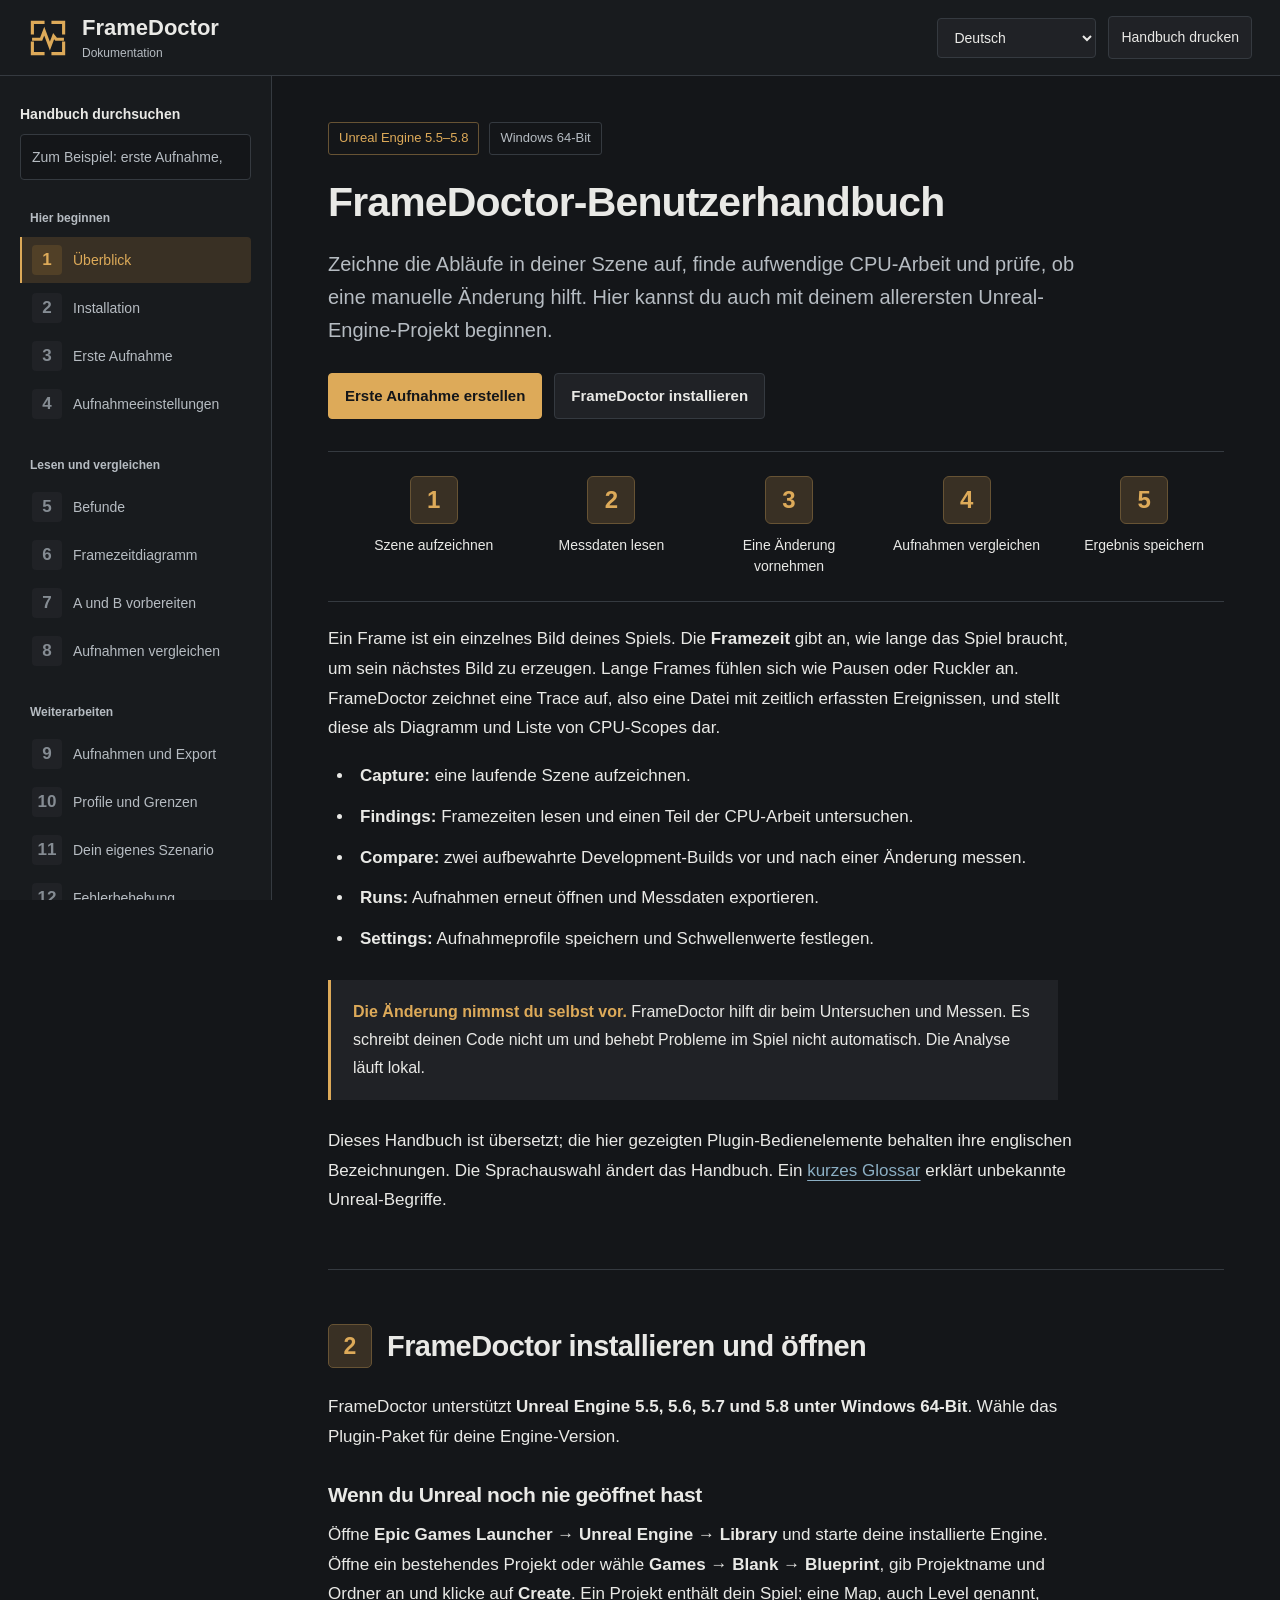
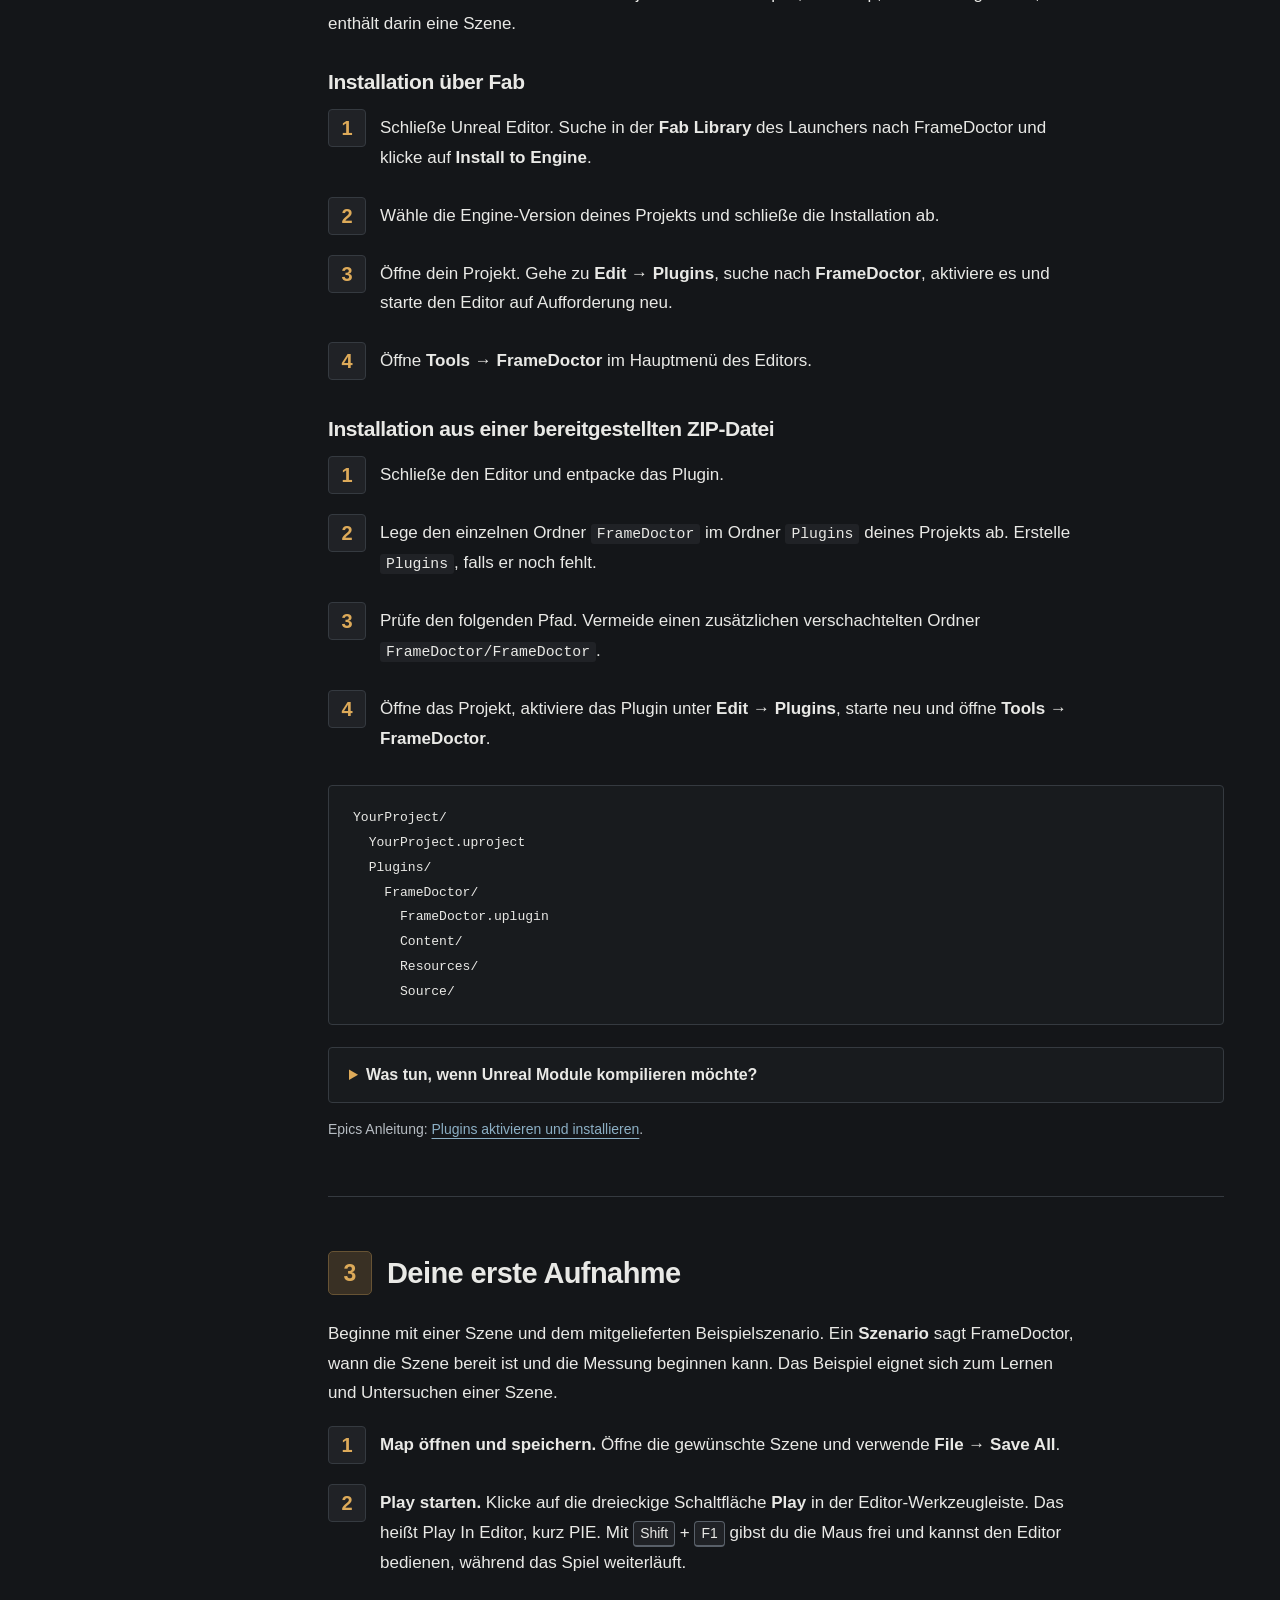
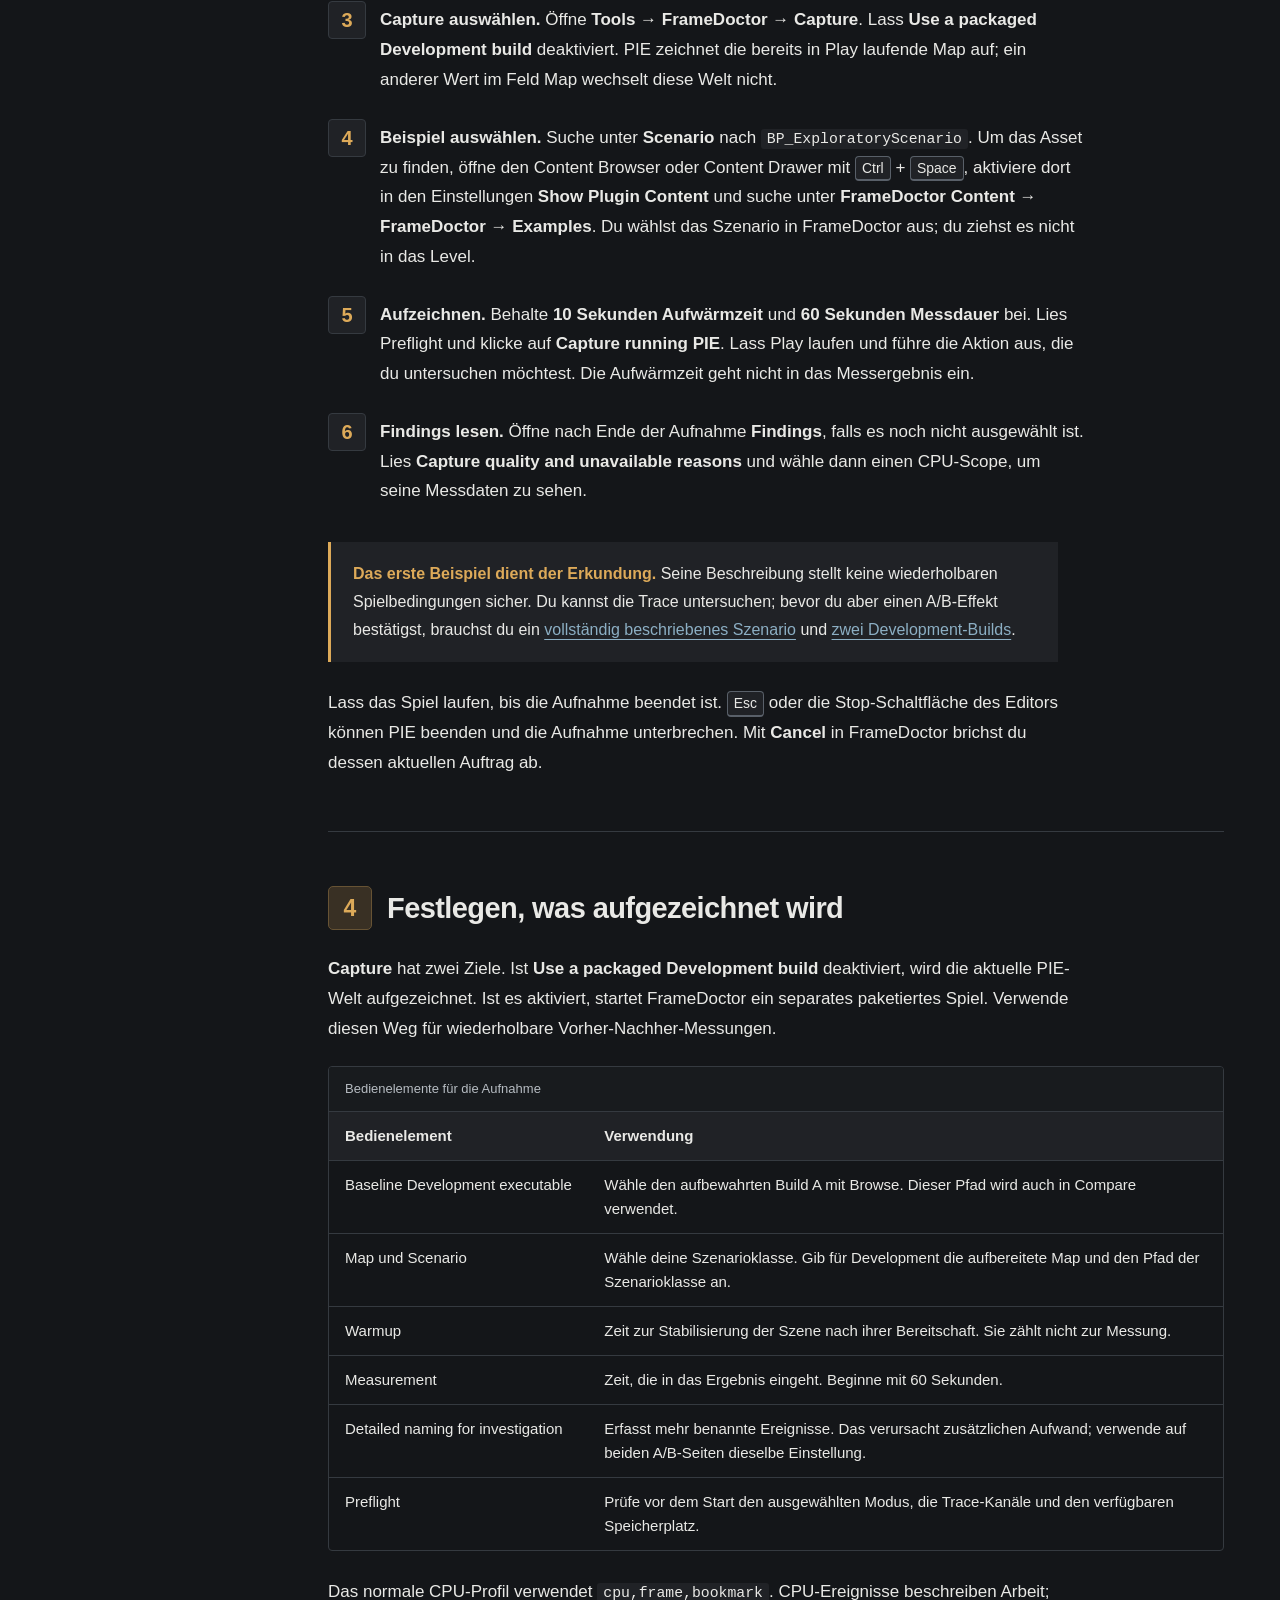
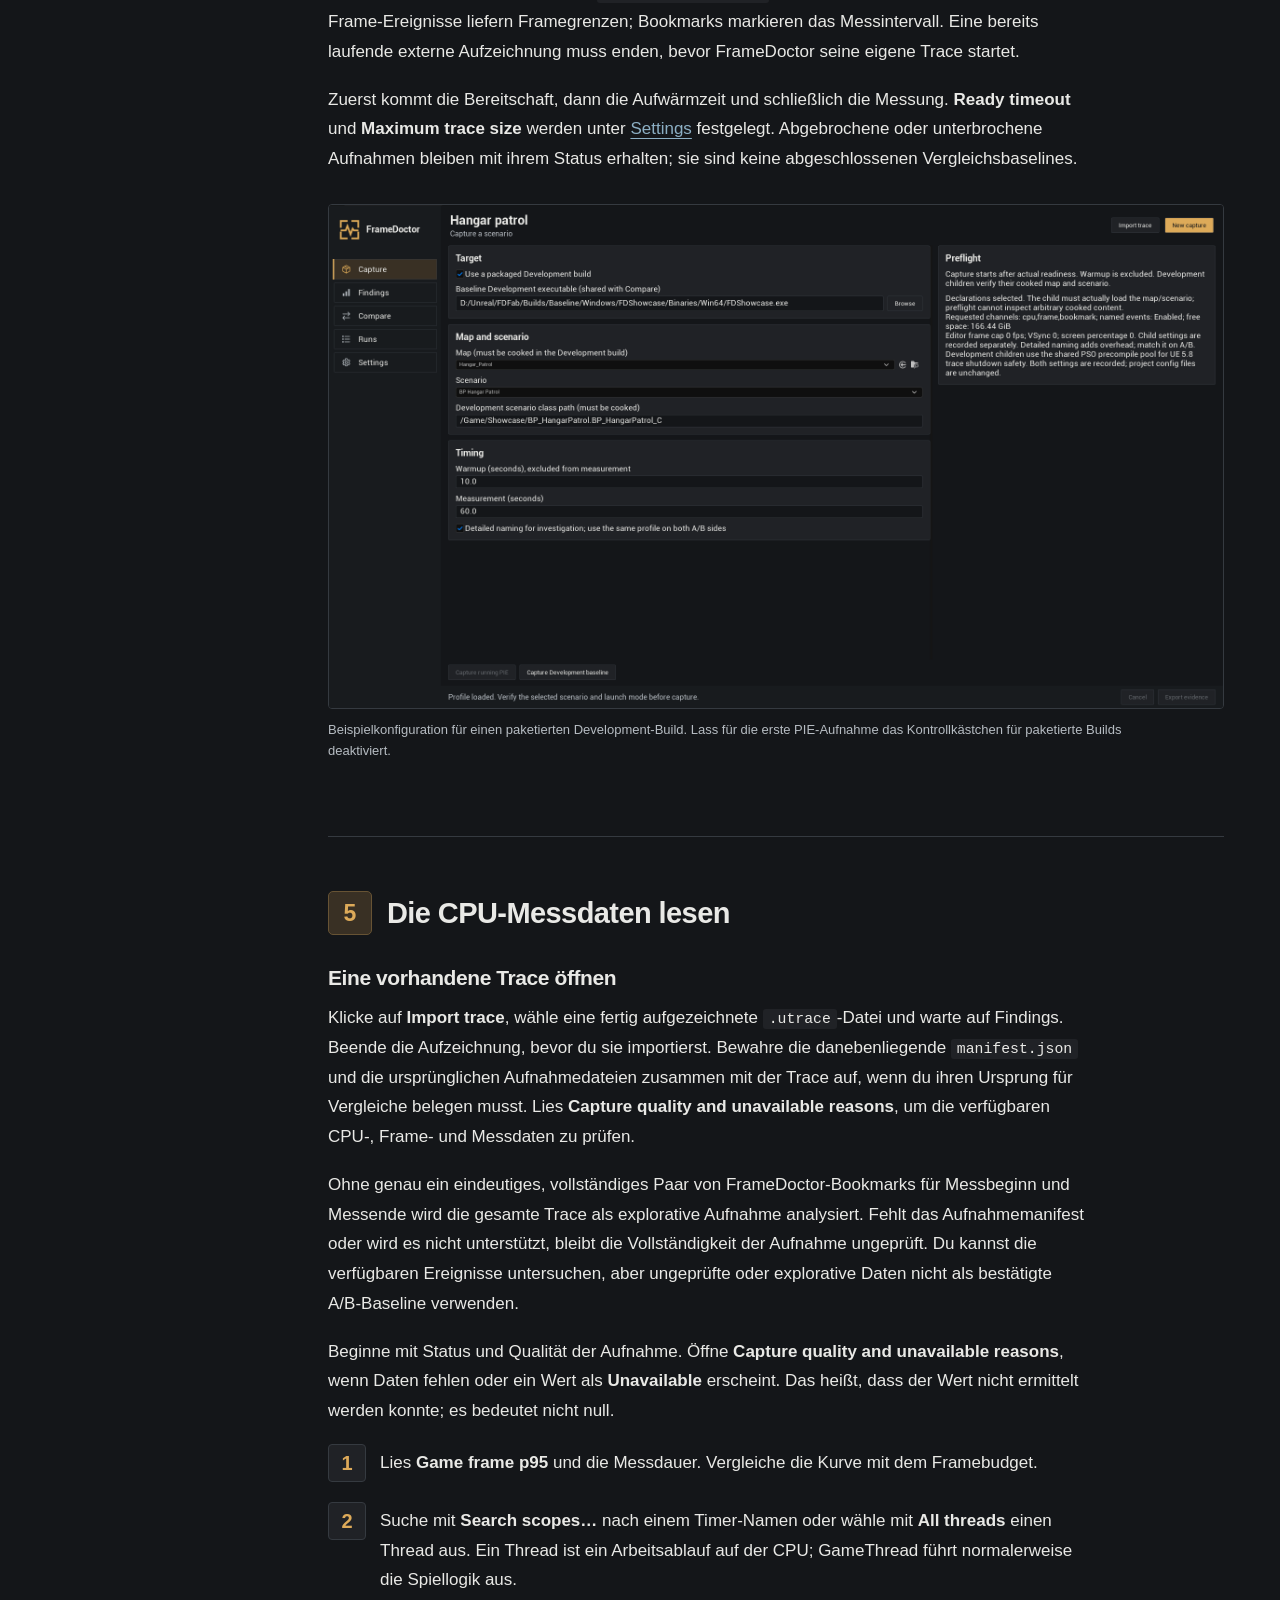
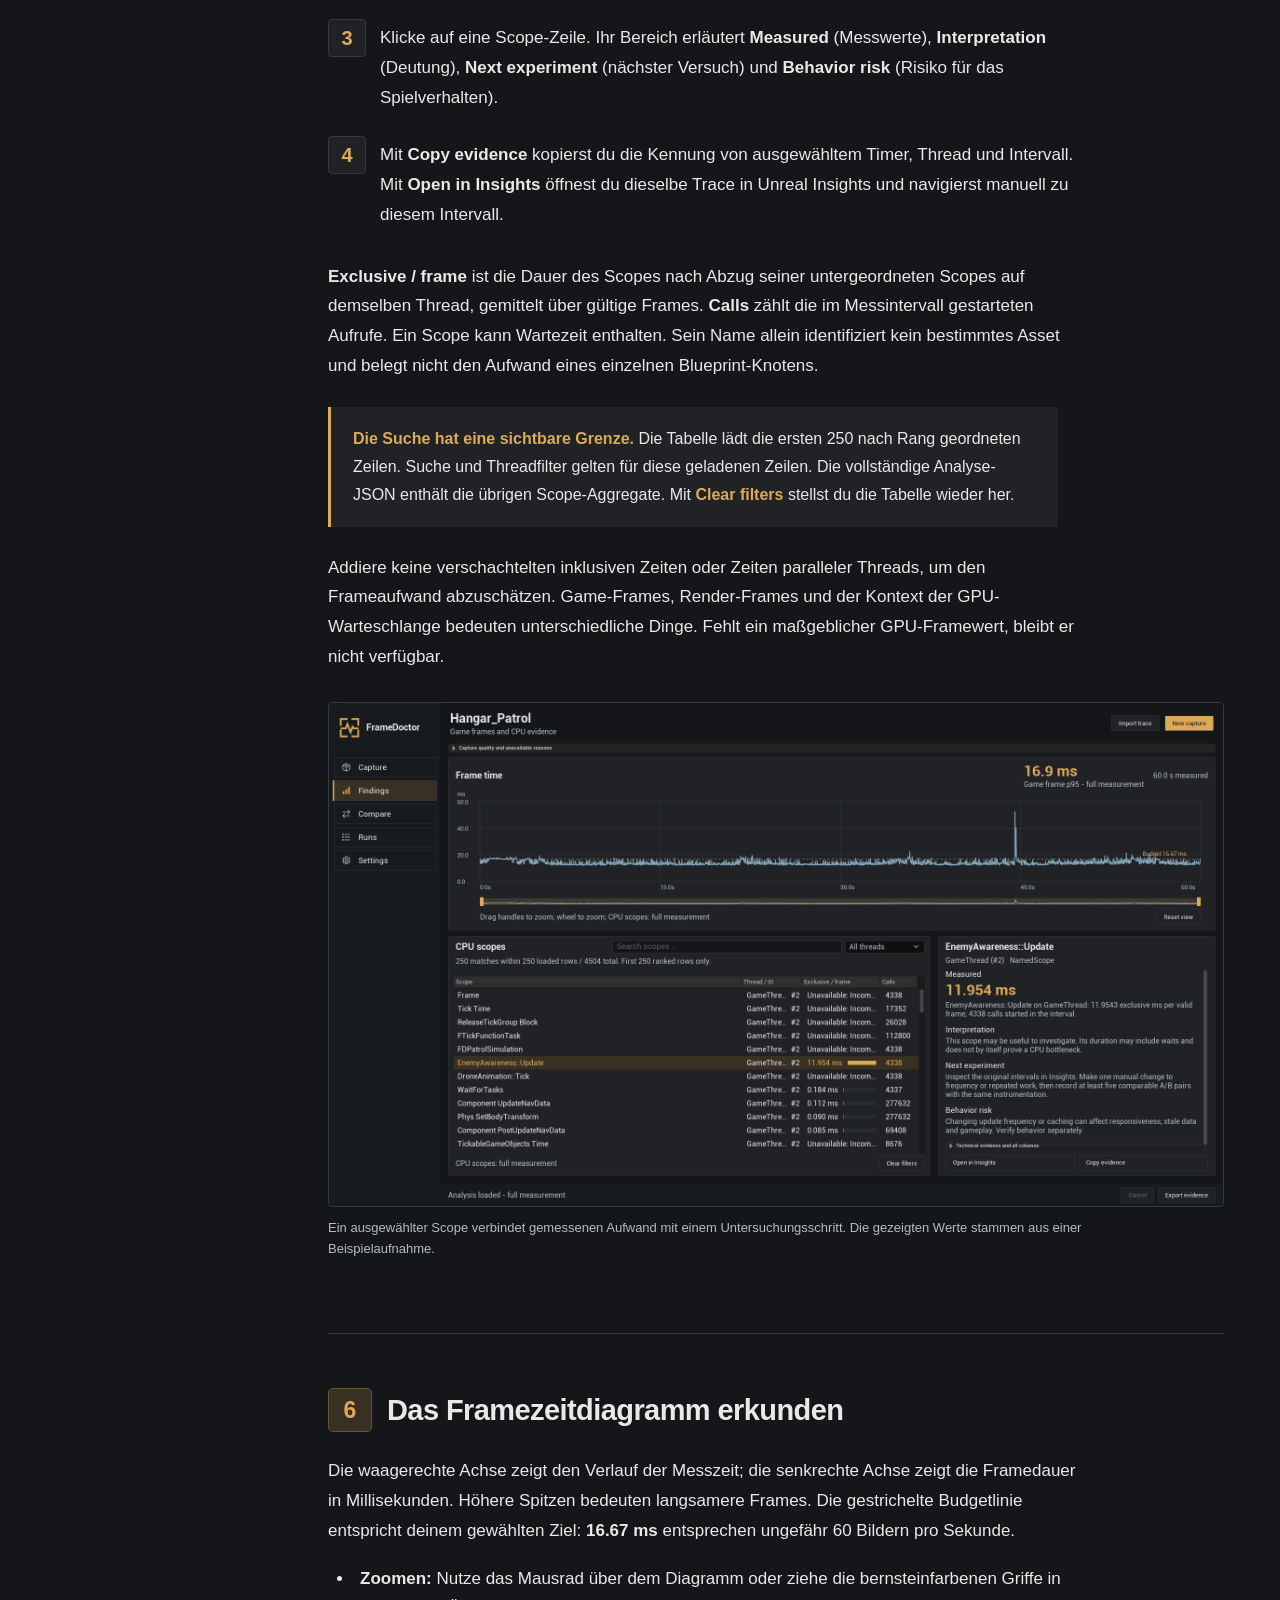
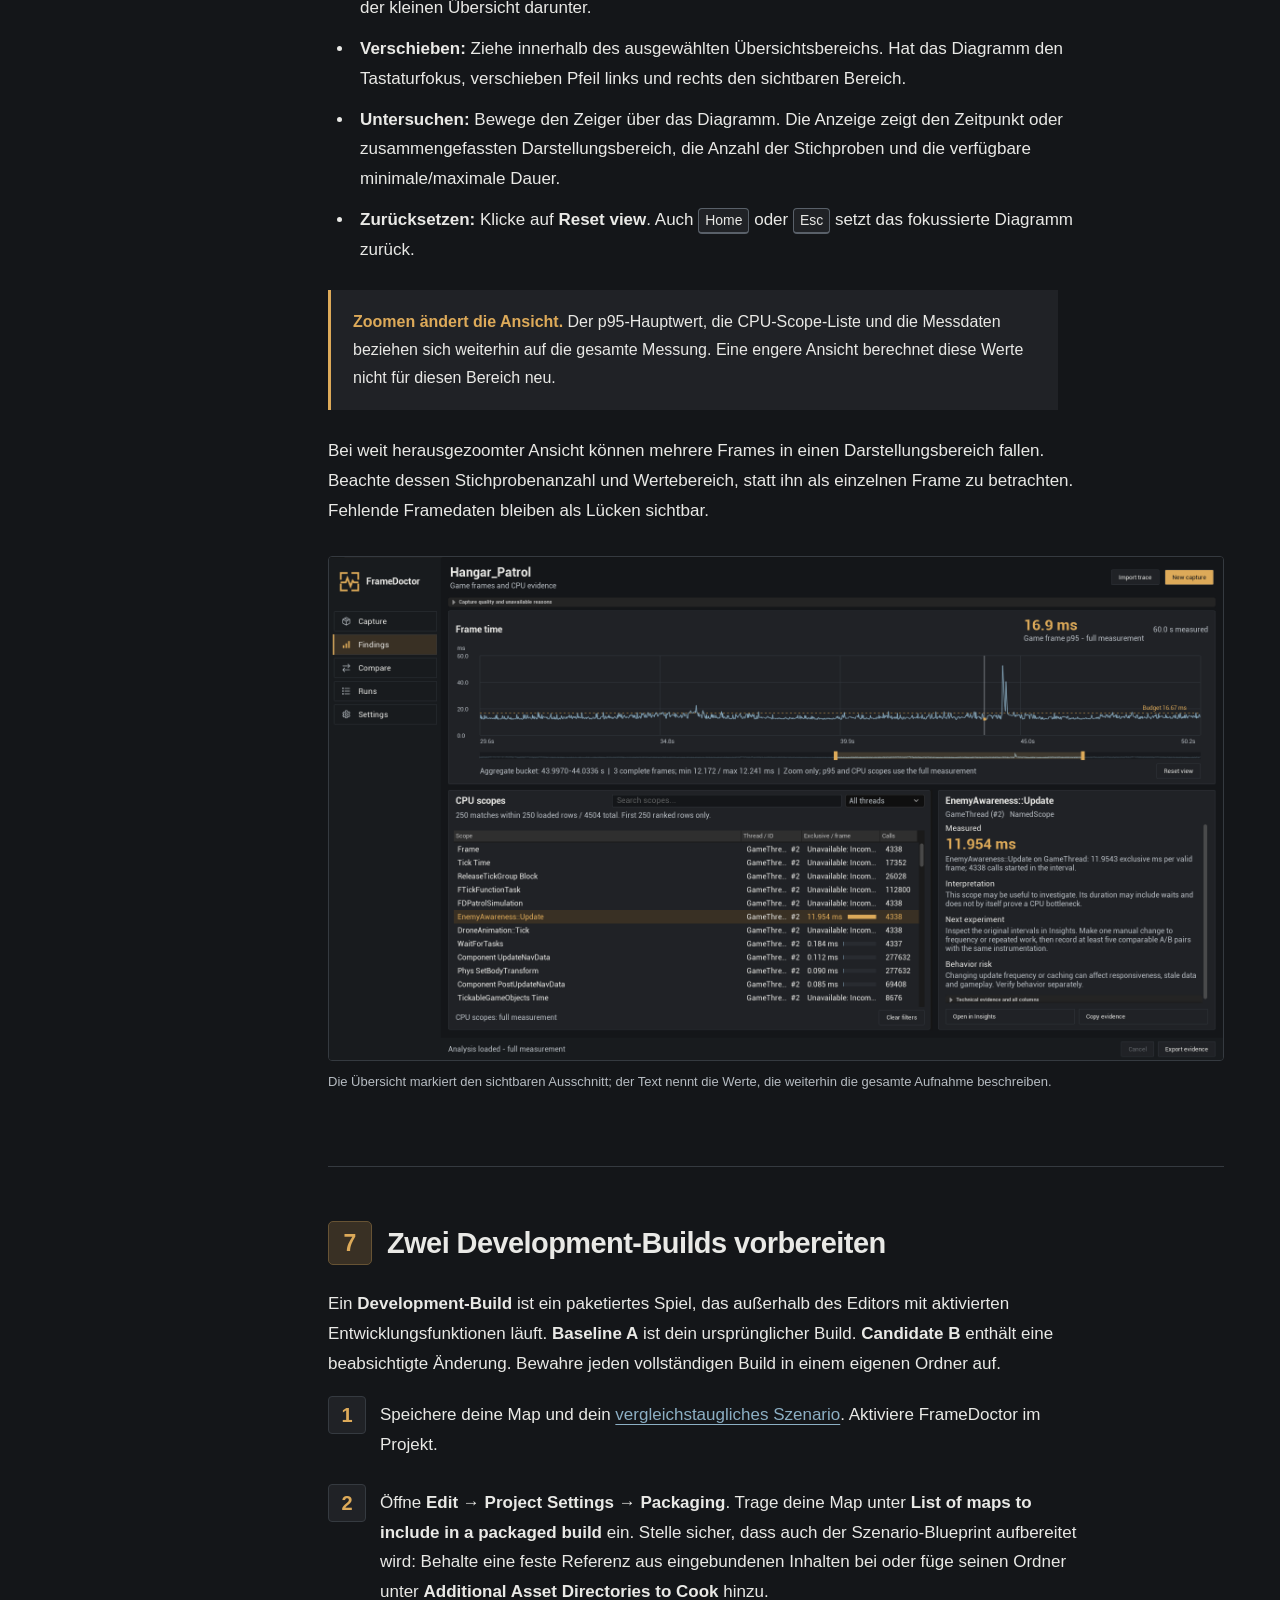
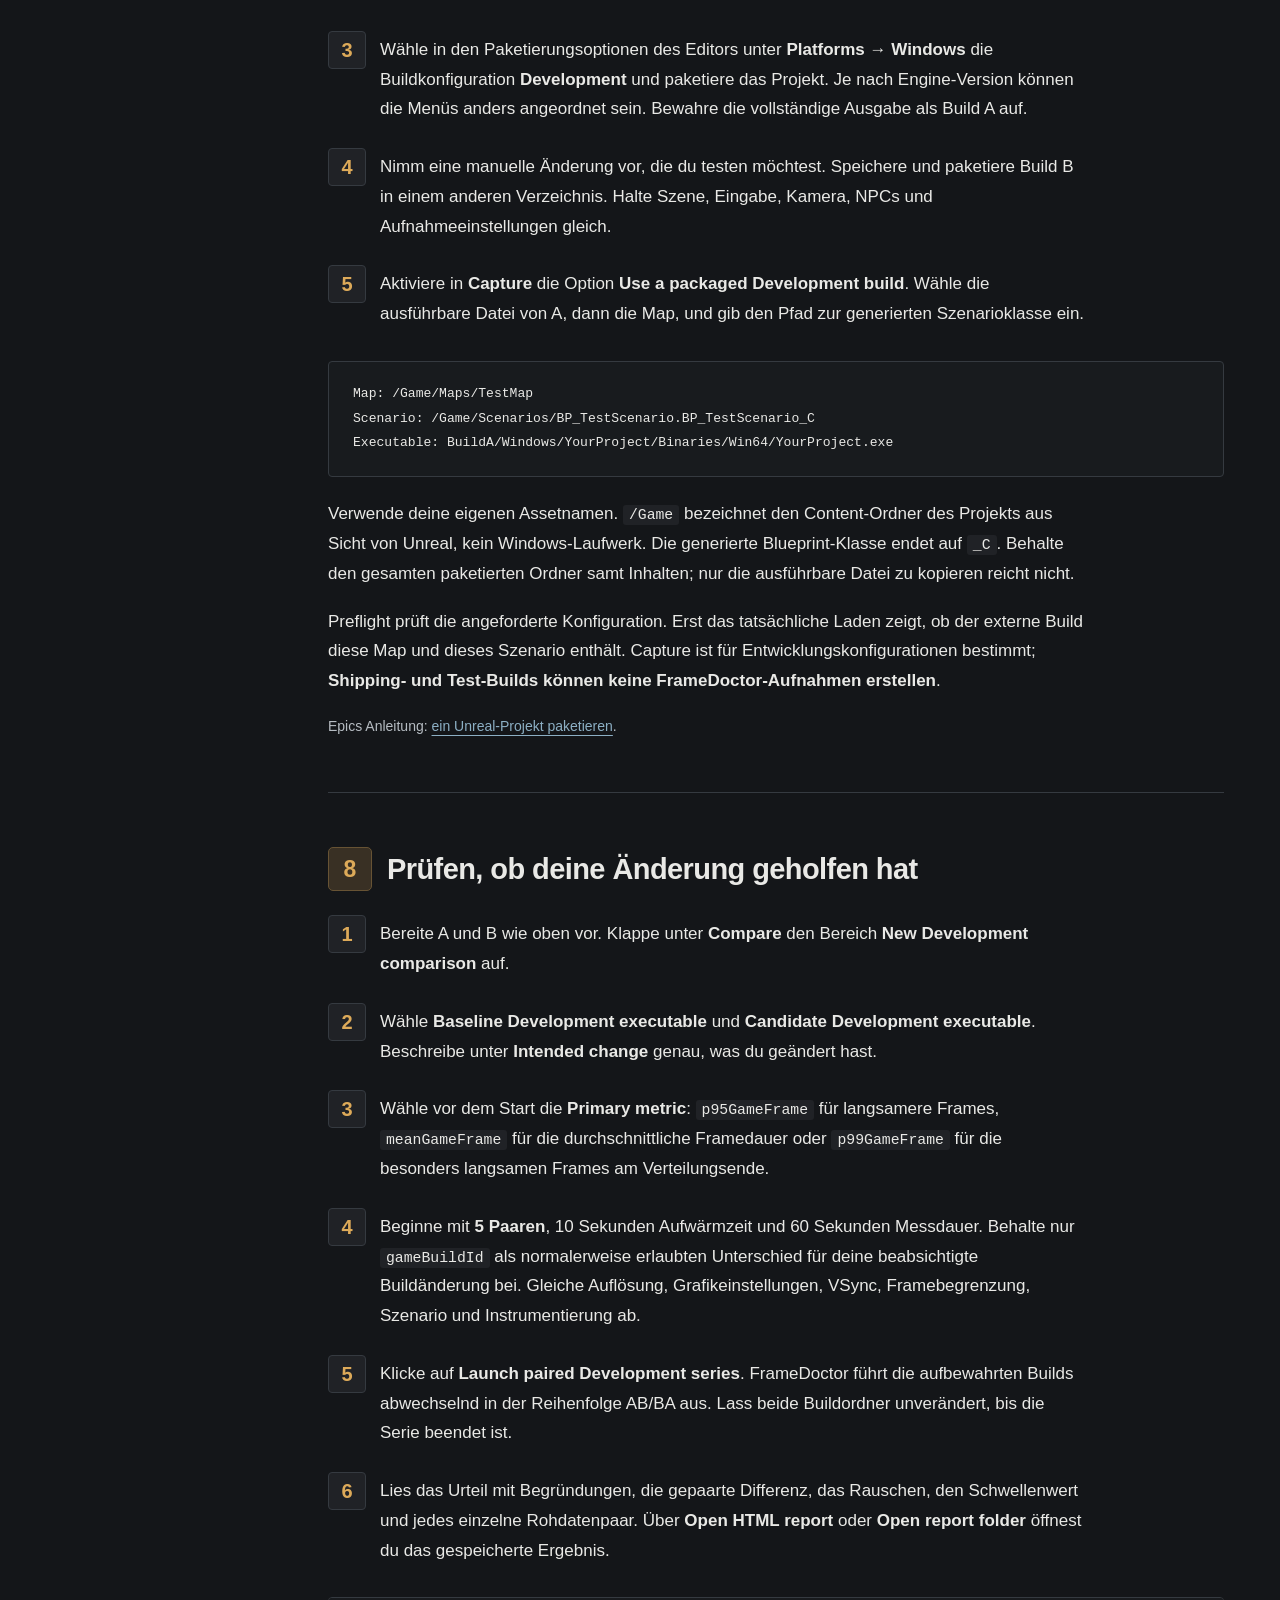
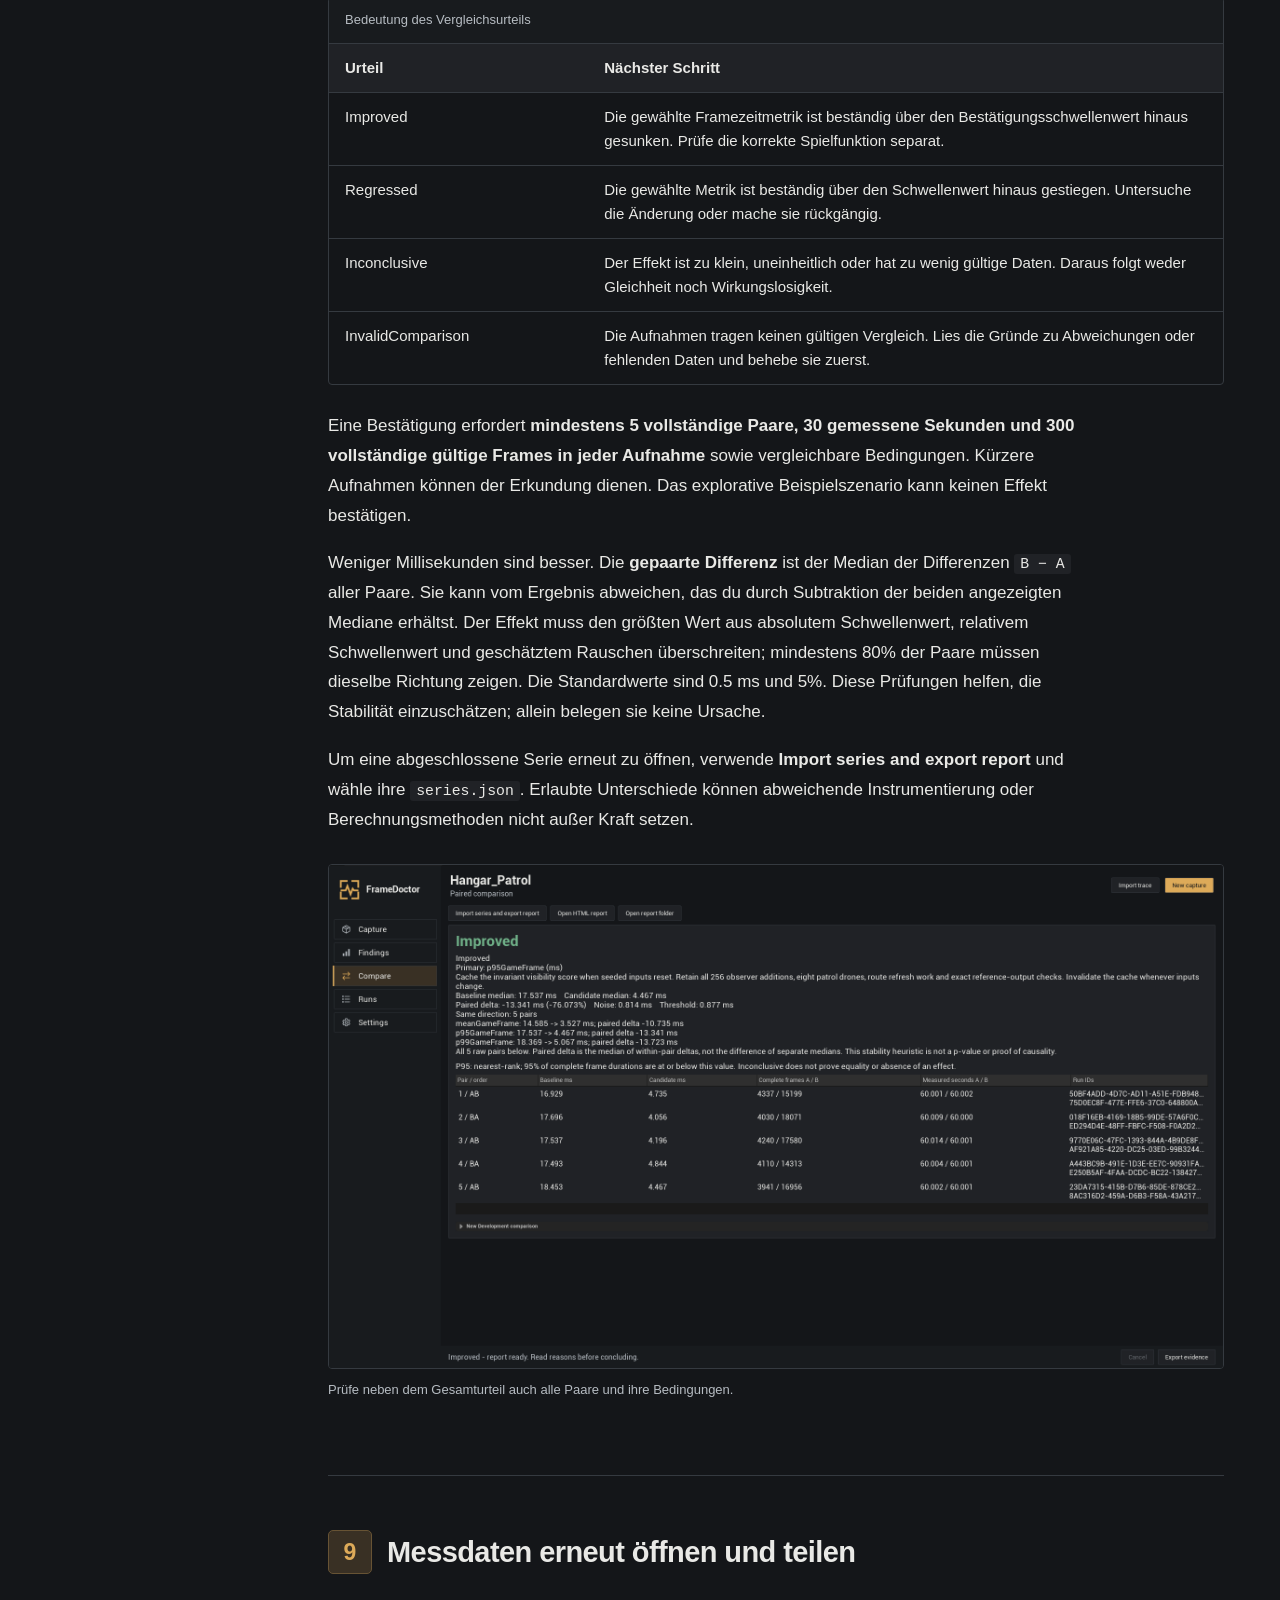
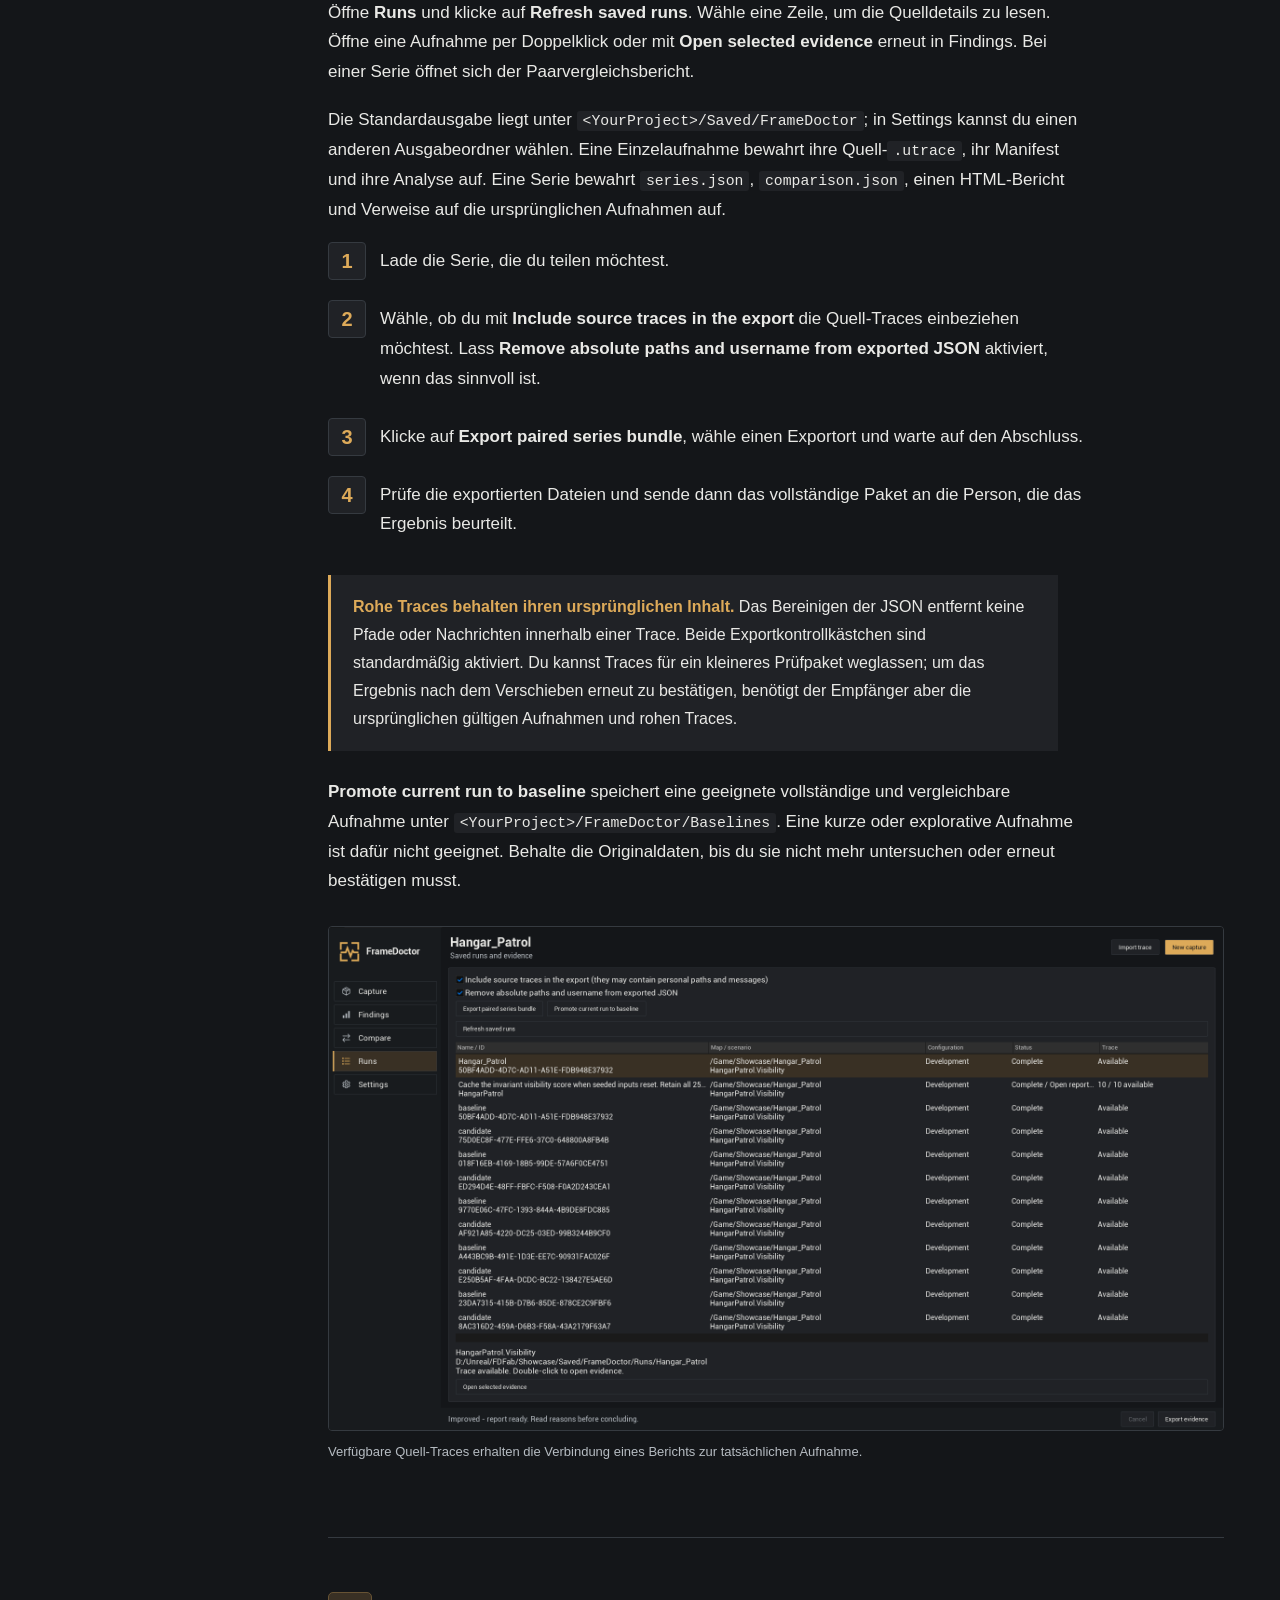
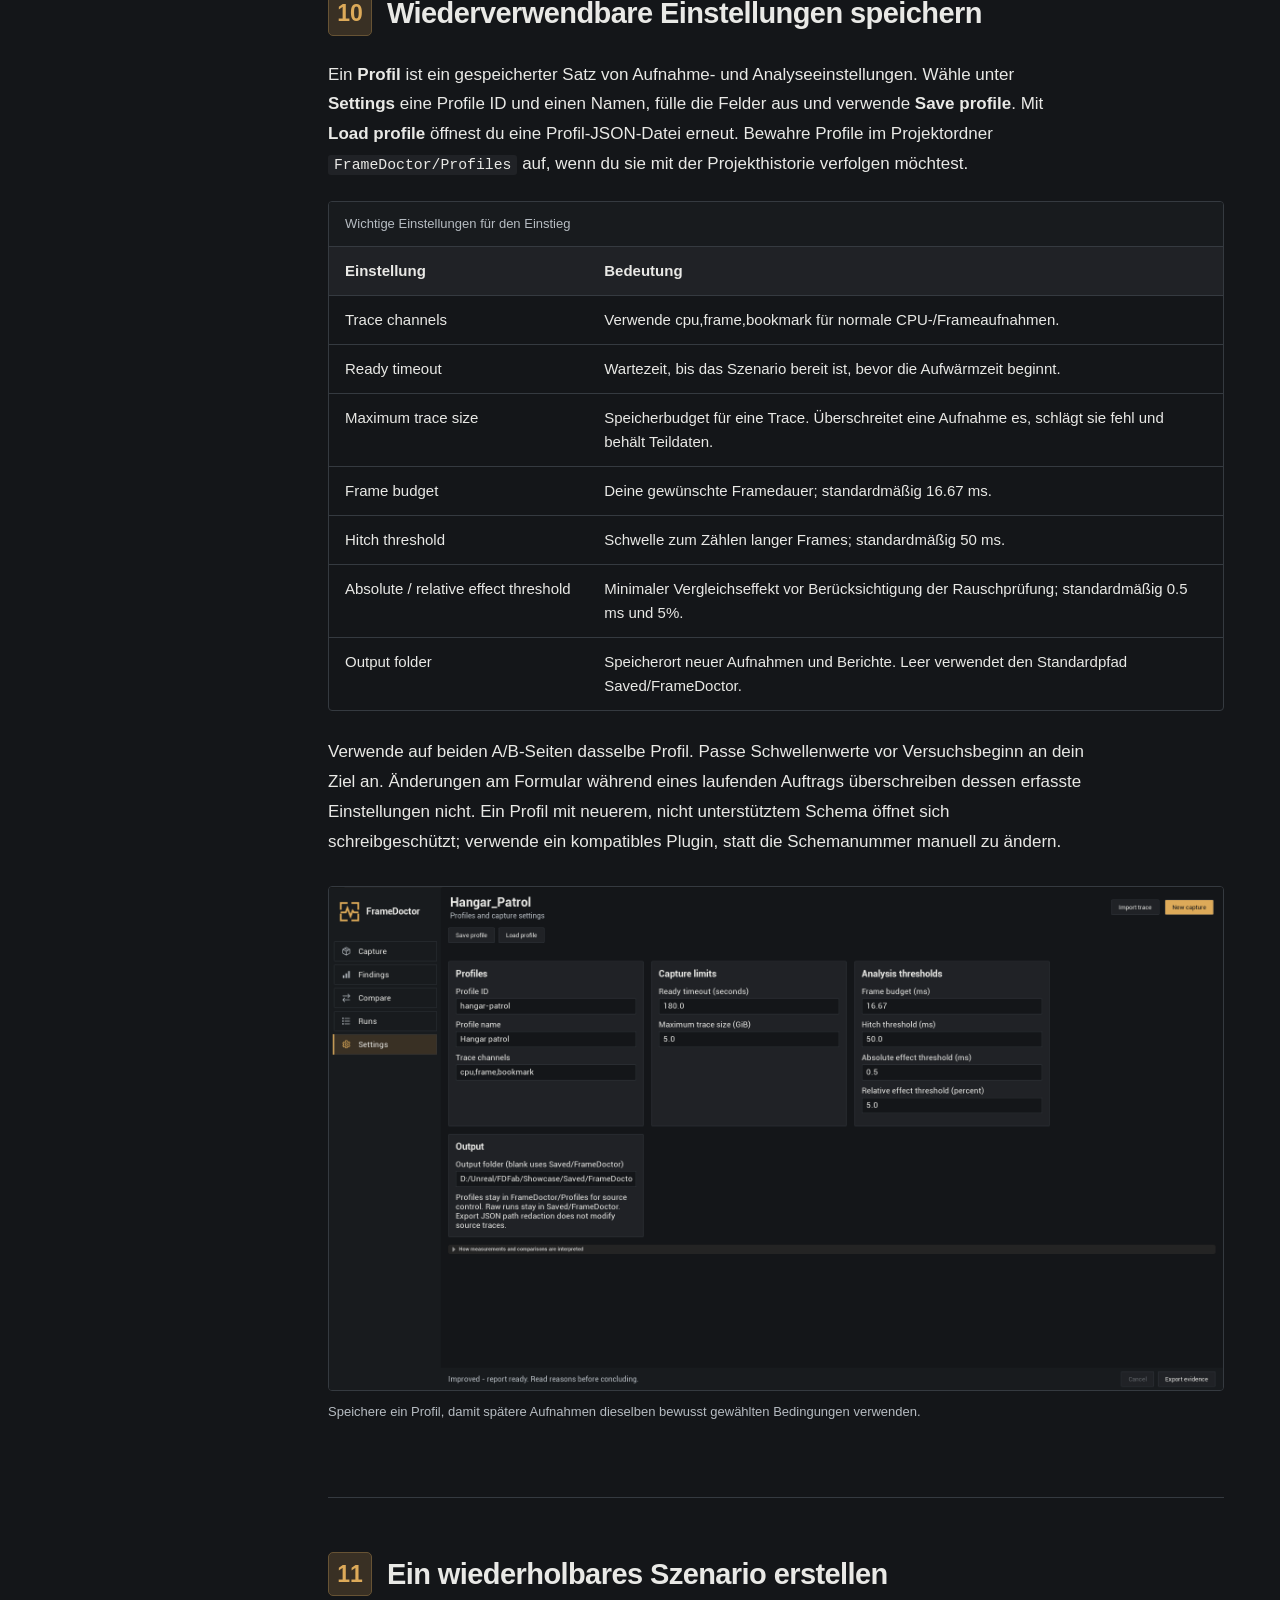
==== de/index.html @ 6d2e8883 "Publish complete FrameDoctor user guide in nine languages" ====
<!doctype html>
<html lang="de">
<head>
<meta charset="utf-8">
<meta name="viewport" content="width=device-width, initial-scale=1">
<meta name="color-scheme" content="dark">
<meta name="site-root" content="../">
<meta name="description" content="Installiere FrameDoctor, zeichne deine erste CPU-Trace in Unreal Engine auf, lies Framezeiten, vergleiche eine manuelle Änderung und teile die Messdaten.">
<meta name="theme-color" content="#141619">
<title>FrameDoctor-Dokumentation | Unreal Engine 5.5–5.8</title>
<link rel="canonical" href="https://nexusforgeue.github.io/FrameDoctor-docs/de/">
<link rel="alternate" hreflang="en" href="https://nexusforgeue.github.io/FrameDoctor-docs/">
<link rel="alternate" hreflang="ru" href="https://nexusforgeue.github.io/FrameDoctor-docs/ru/">
<link rel="alternate" hreflang="de" href="https://nexusforgeue.github.io/FrameDoctor-docs/de/">
<link rel="alternate" hreflang="es" href="https://nexusforgeue.github.io/FrameDoctor-docs/es/">
<link rel="alternate" hreflang="fr" href="https://nexusforgeue.github.io/FrameDoctor-docs/fr/">
<link rel="alternate" hreflang="ja" href="https://nexusforgeue.github.io/FrameDoctor-docs/ja/">
<link rel="alternate" hreflang="ko" href="https://nexusforgeue.github.io/FrameDoctor-docs/ko/">
<link rel="alternate" hreflang="pt-BR" href="https://nexusforgeue.github.io/FrameDoctor-docs/pt-BR/">
<link rel="alternate" hreflang="zh-Hans" href="https://nexusforgeue.github.io/FrameDoctor-docs/zh-Hans/">
<link rel="alternate" hreflang="x-default" href="https://nexusforgeue.github.io/FrameDoctor-docs/">
<link rel="icon" type="image/svg+xml" href="../assets/framedoctor.svg">
<link rel="stylesheet" href="../assets/style.css">
<script src="../assets/app.js" defer></script>
</head>
<body data-search-empty="Keine passenden Kapitel. Versuche einen kürzeren Suchbegriff." data-search-results="{count} passende Kapitel">
<a class="skip-link" href="#main">Zum Handbuch springen</a>
<header class="site-header"><a class="brand" href="#overview"><img src="../assets/framedoctor.svg" width="40" height="40" alt=""><span>FrameDoctor<small>Dokumentation</small></span></a><div class="header-actions"><label class="language-picker"><span class="visually-hidden">Sprache des Handbuchs</span><select id="doc-locale" aria-label="Sprache des Handbuchs"><option value="en" lang="en">English</option><option value="ru" lang="ru">Русский</option><option value="de" lang="de" selected>Deutsch</option><option value="es" lang="es">Español</option><option value="fr" lang="fr">Français</option><option value="ja" lang="ja">日本語</option><option value="ko" lang="ko">한국어</option><option value="pt-BR" lang="pt-BR">Português (Brasil)</option><option value="zh-Hans" lang="zh-Hans">简体中文</option></select></label><button type="button" class="print-button" id="print-guide">Handbuch drucken</button><button type="button" class="menu-button" id="menu-toggle" aria-label="Kapitel" aria-controls="sidebar" aria-expanded="false"><span class="menu-caption">Kapitel</span><svg class="menu-icon" aria-hidden="true" width="18" height="18" viewBox="0 0 18 18"><path d="M2 4h14M2 9h14M2 14h14" fill="none" stroke="currentColor" stroke-width="1.5"/></svg></button></div></header>
<div class="veil" id="menu-veil" aria-hidden="true"></div>
<div class="layout"><aside class="sidebar" id="sidebar"><div class="search-box"><label for="doc-search">Handbuch durchsuchen</label><input id="doc-search" type="search" placeholder="Zum Beispiel: erste Aufnahme, p95 oder Blueprint" autocomplete="off" aria-controls="search-results"><div class="search-results" id="search-results" hidden></div><p class="visually-hidden" id="search-status" role="status" aria-live="polite"></p></div><nav aria-label="Kapitelübersicht"><p class="nav-heading">Hier beginnen</p><a href="#overview" aria-current="location"><span class="nav-number" aria-hidden="true">1</span><span>Überblick</span></a>
<a href="#installation"><span class="nav-number" aria-hidden="true">2</span><span>Installation</span></a>
<a href="#first-capture"><span class="nav-number" aria-hidden="true">3</span><span>Erste Aufnahme</span></a>
<a href="#capture"><span class="nav-number" aria-hidden="true">4</span><span>Aufnahmeeinstellungen</span></a>
<p class="nav-heading">Lesen und vergleichen</p><a href="#findings"><span class="nav-number" aria-hidden="true">5</span><span>Befunde</span></a>
<a href="#frame-chart"><span class="nav-number" aria-hidden="true">6</span><span>Framezeitdiagramm</span></a>
<a href="#development"><span class="nav-number" aria-hidden="true">7</span><span>A und B vorbereiten</span></a>
<a href="#compare"><span class="nav-number" aria-hidden="true">8</span><span>Aufnahmen vergleichen</span></a>
<p class="nav-heading">Weiterarbeiten</p><a href="#runs"><span class="nav-number" aria-hidden="true">9</span><span>Aufnahmen und Export</span></a>
<a href="#profiles"><span class="nav-number" aria-hidden="true">10</span><span>Profile und Grenzen</span></a>
<a href="#scenarios"><span class="nav-number" aria-hidden="true">11</span><span>Dein eigenes Szenario</span></a>
<a href="#troubleshooting"><span class="nav-number" aria-hidden="true">12</span><span>Fehlerbehebung</span></a>
<a href="#glossary"><span class="nav-number" aria-hidden="true">13</span><span>Glossar</span></a>
<a href="#support"><span class="nav-number" aria-hidden="true">14</span><span>Version und Support</span></a></nav><div class="sidebar-footer"><span>FrameDoctor 1.0.0</span><span>Unreal Engine 5.5–5.8</span><span>Windows 64-Bit</span></div></aside>
<main class="guide" id="main" tabindex="-1"><section class="doc-section overview" id="overview" data-title="Was FrameDoctor macht" tabindex="-1"><div class="compatibility"><span>Unreal Engine 5.5–5.8</span><span>Windows 64-Bit</span></div><h1>FrameDoctor-Benutzerhandbuch</h1><p class="lead">Zeichne die Abläufe in deiner Szene auf, finde aufwendige CPU-Arbeit und prüfe, ob eine manuelle Änderung hilft. Hier kannst du auch mit deinem allerersten Unreal-Engine-Projekt beginnen.</p><div class="intro-actions"><a class="primary" href="#first-capture">Erste Aufnahme erstellen</a><a class="secondary" href="#installation">FrameDoctor installieren</a></div><ol class="workflow" aria-label="FrameDoctor-Benutzerhandbuch"><li>Szene aufzeichnen</li><li>Messdaten lesen</li><li>Eine Änderung vornehmen</li><li>Aufnahmen vergleichen</li><li>Ergebnis speichern</li></ol>

      <p>Ein Frame ist ein einzelnes Bild deines Spiels. Die <strong>Framezeit</strong> gibt an, wie lange das Spiel braucht, um sein nächstes Bild zu erzeugen. Lange Frames fühlen sich wie Pausen oder Ruckler an. FrameDoctor zeichnet eine Trace auf, also eine Datei mit zeitlich erfassten Ereignissen, und stellt diese als Diagramm und Liste von CPU-Scopes dar.</p>
      <ul><li><strong>Capture:</strong> eine laufende Szene aufzeichnen.</li><li><strong>Findings:</strong> Framezeiten lesen und einen Teil der CPU-Arbeit untersuchen.</li><li><strong>Compare:</strong> zwei aufbewahrte Development-Builds vor und nach einer Änderung messen.</li><li><strong>Runs:</strong> Aufnahmen erneut öffnen und Messdaten exportieren.</li><li><strong>Settings:</strong> Aufnahmeprofile speichern und Schwellenwerte festlegen.</li></ul>
      <div class="callout"><strong>Die Änderung nimmst du selbst vor.</strong> FrameDoctor hilft dir beim Untersuchen und Messen. Es schreibt deinen Code nicht um und behebt Probleme im Spiel nicht automatisch. Die Analyse läuft lokal.</div>
      <p>Dieses Handbuch ist übersetzt; die hier gezeigten Plugin-Bedienelemente behalten ihre englischen Bezeichnungen. Die Sprachauswahl ändert das Handbuch. Ein <a href="#glossary">kurzes Glossar</a> erklärt unbekannte Unreal-Begriffe.</p>
</section>
<section class="doc-section" id="installation" data-title="FrameDoctor installieren und öffnen" tabindex="-1"><div class="section-heading"><span class="chapter-number" aria-hidden="true">2</span><h2>FrameDoctor installieren und öffnen</h2></div>

      <p>FrameDoctor unterstützt <strong>Unreal Engine 5.5, 5.6, 5.7 und 5.8 unter Windows 64-Bit</strong>. Wähle das Plugin-Paket für deine Engine-Version.</p>
      <h3>Wenn du Unreal noch nie geöffnet hast</h3><p>Öffne <strong>Epic Games Launcher → Unreal Engine → Library</strong> und starte deine installierte Engine. Öffne ein bestehendes Projekt oder wähle <strong>Games → Blank → Blueprint</strong>, gib Projektname und Ordner an und klicke auf <strong>Create</strong>. Ein Projekt enthält dein Spiel; eine Map, auch Level genannt, enthält darin eine Szene.</p>
      <h3>Installation über Fab</h3><ol role="list"><li>Schließe Unreal Editor. Suche in der <strong>Fab Library</strong> des Launchers nach FrameDoctor und klicke auf <strong>Install to Engine</strong>.</li><li>Wähle die Engine-Version deines Projekts und schließe die Installation ab.</li><li>Öffne dein Projekt. Gehe zu <strong>Edit → Plugins</strong>, suche nach <strong>FrameDoctor</strong>, aktiviere es und starte den Editor auf Aufforderung neu.</li><li>Öffne <strong>Tools → FrameDoctor</strong> im Hauptmenü des Editors.</li></ol>
      <h3>Installation aus einer bereitgestellten ZIP-Datei</h3><ol role="list"><li>Schließe den Editor und entpacke das Plugin.</li><li>Lege den einzelnen Ordner <code>FrameDoctor</code> im Ordner <code>Plugins</code> deines Projekts ab. Erstelle <code>Plugins</code>, falls er noch fehlt.</li><li>Prüfe den folgenden Pfad. Vermeide einen zusätzlichen verschachtelten Ordner <code>FrameDoctor/FrameDoctor</code>.</li><li>Öffne das Projekt, aktiviere das Plugin unter <strong>Edit → Plugins</strong>, starte neu und öffne <strong>Tools → FrameDoctor</strong>.</li></ol>
      <pre><code>YourProject/
  YourProject.uproject
  Plugins/
    FrameDoctor/
      FrameDoctor.uplugin
      Content/
      Resources/
      Source/</code></pre>
      <details><summary>Was tun, wenn Unreal Module kompilieren möchte?</summary><p>Ein kompiliertes Paket enthält auch <code>Binaries</code>. Ein Paket nur mit Quellcode benötigt eine passende C++-Compiler-Toolchain, selbst wenn dein Spiel Blueprints verwendet. Installiere Visual Studio 2022 mit <strong>Game development with C++</strong> und dem für deine Engine nötigen Windows SDK. Füge in einem reinen Blueprint-Projekt über <strong>Tools → New C++ Class</strong> eine minimale Klasse hinzu, um das C++-Buildziel des Projekts zu erstellen. Schließe Unreal und baue in Visual Studio das Projektziel <strong>Development Editor / Win64</strong>. Öffne danach das Projekt wieder. Falls die Kompilierung fehlschlägt, lies den ersten Buildfehler und prüfe, ob Engine- und Paketversion zusammenpassen.</p></details>
      <p class="reference">Epics Anleitung: <a href="https://dev.epicgames.com/documentation/en-us/unreal-engine/working-with-plugins-in-unreal-engine">Plugins aktivieren und installieren</a>.</p>
</section>
<section class="doc-section" id="first-capture" data-title="Deine erste Aufnahme" tabindex="-1"><div class="section-heading"><span class="chapter-number" aria-hidden="true">3</span><h2>Deine erste Aufnahme</h2></div>

      <p>Beginne mit einer Szene und dem mitgelieferten Beispielszenario. Ein <strong>Szenario</strong> sagt FrameDoctor, wann die Szene bereit ist und die Messung beginnen kann. Das Beispiel eignet sich zum Lernen und Untersuchen einer Szene.</p>
      <ol role="list"><li><strong>Map öffnen und speichern.</strong> Öffne die gewünschte Szene und verwende <strong>File → Save All</strong>.</li><li><strong>Play starten.</strong> Klicke auf die dreieckige Schaltfläche <strong>Play</strong> in der Editor-Werkzeugleiste. Das heißt Play In Editor, kurz PIE. Mit <kbd>Shift</kbd> + <kbd>F1</kbd> gibst du die Maus frei und kannst den Editor bedienen, während das Spiel weiterläuft.</li><li><strong>Capture auswählen.</strong> Öffne <strong>Tools → FrameDoctor → Capture</strong>. Lass <strong>Use a packaged Development build</strong> deaktiviert. PIE zeichnet die bereits in Play laufende Map auf; ein anderer Wert im Feld Map wechselt diese Welt nicht.</li><li><strong>Beispiel auswählen.</strong> Suche unter <strong>Scenario</strong> nach <code>BP_ExploratoryScenario</code>. Um das Asset zu finden, öffne den Content Browser oder Content Drawer mit <kbd>Ctrl</kbd> + <kbd>Space</kbd>, aktiviere dort in den Einstellungen <strong>Show Plugin Content</strong> und suche unter <strong>FrameDoctor Content → FrameDoctor → Examples</strong>. Du wählst das Szenario in FrameDoctor aus; du ziehst es nicht in das Level.</li><li><strong>Aufzeichnen.</strong> Behalte <strong>10 Sekunden Aufwärmzeit</strong> und <strong>60 Sekunden Messdauer</strong> bei. Lies Preflight und klicke auf <strong>Capture running PIE</strong>. Lass Play laufen und führe die Aktion aus, die du untersuchen möchtest. Die Aufwärmzeit geht nicht in das Messergebnis ein.</li><li><strong>Findings lesen.</strong> Öffne nach Ende der Aufnahme <strong>Findings</strong>, falls es noch nicht ausgewählt ist. Lies <strong>Capture quality and unavailable reasons</strong> und wähle dann einen CPU-Scope, um seine Messdaten zu sehen.</li></ol>
      <div class="callout"><strong>Das erste Beispiel dient der Erkundung.</strong> Seine Beschreibung stellt keine wiederholbaren Spielbedingungen sicher. Du kannst die Trace untersuchen; bevor du aber einen A/B-Effekt bestätigst, brauchst du ein <a href="#scenarios">vollständig beschriebenes Szenario</a> und <a href="#development">zwei Development-Builds</a>.</div>
      <p>Lass das Spiel laufen, bis die Aufnahme beendet ist. <kbd>Esc</kbd> oder die Stop-Schaltfläche des Editors können PIE beenden und die Aufnahme unterbrechen. Mit <strong>Cancel</strong> in FrameDoctor brichst du dessen aktuellen Auftrag ab.</p>
</section>
<section class="doc-section" id="capture" data-title="Festlegen, was aufgezeichnet wird" tabindex="-1"><div class="section-heading"><span class="chapter-number" aria-hidden="true">4</span><h2>Festlegen, was aufgezeichnet wird</h2></div>

      <p><strong>Capture</strong> hat zwei Ziele. Ist <strong>Use a packaged Development build</strong> deaktiviert, wird die aktuelle PIE-Welt aufgezeichnet. Ist es aktiviert, startet FrameDoctor ein separates paketiertes Spiel. Verwende diesen Weg für wiederholbare Vorher-Nachher-Messungen.</p>
      <div class="table-scroll"><table><caption>Bedienelemente für die Aufnahme</caption><thead><tr><th>Bedienelement</th><th>Verwendung</th></tr></thead><tbody><tr><td>Baseline Development executable</td><td>Wähle den aufbewahrten Build A mit Browse. Dieser Pfad wird auch in Compare verwendet.</td></tr><tr><td>Map und Scenario</td><td>Wähle deine Szenarioklasse. Gib für Development die aufbereitete Map und den Pfad der Szenarioklasse an.</td></tr><tr><td>Warmup</td><td>Zeit zur Stabilisierung der Szene nach ihrer Bereitschaft. Sie zählt nicht zur Messung.</td></tr><tr><td>Measurement</td><td>Zeit, die in das Ergebnis eingeht. Beginne mit 60 Sekunden.</td></tr><tr><td>Detailed naming for investigation</td><td>Erfasst mehr benannte Ereignisse. Das verursacht zusätzlichen Aufwand; verwende auf beiden A/B-Seiten dieselbe Einstellung.</td></tr><tr><td>Preflight</td><td>Prüfe vor dem Start den ausgewählten Modus, die Trace-Kanäle und den verfügbaren Speicherplatz.</td></tr></tbody></table></div>
      <p>Das normale CPU-Profil verwendet <code>cpu,frame,bookmark</code>. CPU-Ereignisse beschreiben Arbeit; Frame-Ereignisse liefern Framegrenzen; Bookmarks markieren das Messintervall. Eine bereits laufende externe Aufzeichnung muss enden, bevor FrameDoctor seine eigene Trace startet.</p>
      <p>Zuerst kommt die Bereitschaft, dann die Aufwärmzeit und schließlich die Messung. <strong>Ready timeout</strong> und <strong>Maximum trace size</strong> werden unter <a href="#profiles">Settings</a> festgelegt. Abgebrochene oder unterbrochene Aufnahmen bleiben mit ihrem Status erhalten; sie sind keine abgeschlossenen Vergleichsbaselines.</p>
      <figure><a href="../assets/screens/capture.png" target="_blank" rel="noopener" aria-label="Bild in voller Größe öffnen: Capture-Seite mit Development-Ziel, Map, Szenario, Aufwärmzeit, Messdauer und Preflight."><img src="../assets/screens/capture.png" width="1920" height="1080" alt="Capture-Seite mit Development-Ziel, Map, Szenario, Aufwärmzeit, Messdauer und Preflight." loading="lazy"></a><figcaption>Beispielkonfiguration für einen paketierten Development-Build. Lass für die erste PIE-Aufnahme das Kontrollkästchen für paketierte Builds deaktiviert.</figcaption></figure>
</section>
<section class="doc-section" id="findings" data-title="Die CPU-Messdaten lesen" tabindex="-1"><div class="section-heading"><span class="chapter-number" aria-hidden="true">5</span><h2>Die CPU-Messdaten lesen</h2></div>

      <h3>Eine vorhandene Trace öffnen</h3><p>Klicke auf <strong>Import trace</strong>, wähle eine fertig aufgezeichnete <code>.utrace</code>-Datei und warte auf Findings. Beende die Aufzeichnung, bevor du sie importierst. Bewahre die danebenliegende <code>manifest.json</code> und die ursprünglichen Aufnahmedateien zusammen mit der Trace auf, wenn du ihren Ursprung für Vergleiche belegen musst. Lies <strong>Capture quality and unavailable reasons</strong>, um die verfügbaren CPU-, Frame- und Messdaten zu prüfen.</p>
      <p>Ohne genau ein eindeutiges, vollständiges Paar von FrameDoctor-Bookmarks für Messbeginn und Messende wird die gesamte Trace als explorative Aufnahme analysiert. Fehlt das Aufnahmemanifest oder wird es nicht unterstützt, bleibt die Vollständigkeit der Aufnahme ungeprüft. Du kannst die verfügbaren Ereignisse untersuchen, aber ungeprüfte oder explorative Daten nicht als bestätigte A/B-Baseline verwenden.</p>
      <p>Beginne mit Status und Qualität der Aufnahme. Öffne <strong>Capture quality and unavailable reasons</strong>, wenn Daten fehlen oder ein Wert als <strong>Unavailable</strong> erscheint. Das heißt, dass der Wert nicht ermittelt werden konnte; es bedeutet nicht null.</p>
      <ol role="list"><li>Lies <strong>Game frame p95</strong> und die Messdauer. Vergleiche die Kurve mit dem Framebudget.</li><li>Suche mit <strong>Search scopes…</strong> nach einem Timer-Namen oder wähle mit <strong>All threads</strong> einen Thread aus. Ein Thread ist ein Arbeitsablauf auf der CPU; GameThread führt normalerweise die Spiellogik aus.</li><li>Klicke auf eine Scope-Zeile. Ihr Bereich erläutert <strong>Measured</strong> (Messwerte), <strong>Interpretation</strong> (Deutung), <strong>Next experiment</strong> (nächster Versuch) und <strong>Behavior risk</strong> (Risiko für das Spielverhalten).</li><li>Mit <strong>Copy evidence</strong> kopierst du die Kennung von ausgewähltem Timer, Thread und Intervall. Mit <strong>Open in Insights</strong> öffnest du dieselbe Trace in Unreal Insights und navigierst manuell zu diesem Intervall.</li></ol>
      <p><strong>Exclusive / frame</strong> ist die Dauer des Scopes nach Abzug seiner untergeordneten Scopes auf demselben Thread, gemittelt über gültige Frames. <strong>Calls</strong> zählt die im Messintervall gestarteten Aufrufe. Ein Scope kann Wartezeit enthalten. Sein Name allein identifiziert kein bestimmtes Asset und belegt nicht den Aufwand eines einzelnen Blueprint-Knotens.</p>
      <div class="callout"><strong>Die Suche hat eine sichtbare Grenze.</strong> Die Tabelle lädt die ersten 250 nach Rang geordneten Zeilen. Suche und Threadfilter gelten für diese geladenen Zeilen. Die vollständige Analyse-JSON enthält die übrigen Scope-Aggregate. Mit <strong>Clear filters</strong> stellst du die Tabelle wieder her.</div>
      <p>Addiere keine verschachtelten inklusiven Zeiten oder Zeiten paralleler Threads, um den Frameaufwand abzuschätzen. Game-Frames, Render-Frames und der Kontext der GPU-Warteschlange bedeuten unterschiedliche Dinge. Fehlt ein maßgeblicher GPU-Framewert, bleibt er nicht verfügbar.</p>
      <figure><a href="../assets/screens/findings.png" target="_blank" rel="noopener" aria-label="Bild in voller Größe öffnen: Findings mit echtem Framediagramm, ausgewähltem Scope EnemyAwareness::Update und zugehörigem Messdatenbereich."><img src="../assets/screens/findings.png" width="1920" height="1080" alt="Findings mit echtem Framediagramm, ausgewähltem Scope EnemyAwareness::Update und zugehörigem Messdatenbereich." loading="lazy"></a><figcaption>Ein ausgewählter Scope verbindet gemessenen Aufwand mit einem Untersuchungsschritt. Die gezeigten Werte stammen aus einer Beispielaufnahme.</figcaption></figure>
</section>
<section class="doc-section" id="frame-chart" data-title="Das Framezeitdiagramm erkunden" tabindex="-1"><div class="section-heading"><span class="chapter-number" aria-hidden="true">6</span><h2>Das Framezeitdiagramm erkunden</h2></div>

      <p>Die waagerechte Achse zeigt den Verlauf der Messzeit; die senkrechte Achse zeigt die Framedauer in Millisekunden. Höhere Spitzen bedeuten langsamere Frames. Die gestrichelte Budgetlinie entspricht deinem gewählten Ziel: <strong>16.67 ms</strong> entsprechen ungefähr 60 Bildern pro Sekunde.</p>
      <ul><li><strong>Zoomen:</strong> Nutze das Mausrad über dem Diagramm oder ziehe die bernsteinfarbenen Griffe in der kleinen Übersicht darunter.</li><li><strong>Verschieben:</strong> Ziehe innerhalb des ausgewählten Übersichtsbereichs. Hat das Diagramm den Tastaturfokus, verschieben Pfeil links und rechts den sichtbaren Bereich.</li><li><strong>Untersuchen:</strong> Bewege den Zeiger über das Diagramm. Die Anzeige zeigt den Zeitpunkt oder zusammengefassten Darstellungsbereich, die Anzahl der Stichproben und die verfügbare minimale/maximale Dauer.</li><li><strong>Zurücksetzen:</strong> Klicke auf <strong>Reset view</strong>. Auch <kbd>Home</kbd> oder <kbd>Esc</kbd> setzt das fokussierte Diagramm zurück.</li></ul>
      <div class="callout"><strong>Zoomen ändert die Ansicht.</strong> Der p95-Hauptwert, die CPU-Scope-Liste und die Messdaten beziehen sich weiterhin auf die gesamte Messung. Eine engere Ansicht berechnet diese Werte nicht für diesen Bereich neu.</div>
      <p>Bei weit herausgezoomter Ansicht können mehrere Frames in einen Darstellungsbereich fallen. Beachte dessen Stichprobenanzahl und Wertebereich, statt ihn als einzelnen Frame zu betrachten. Fehlende Framedaten bleiben als Lücken sichtbar.</p>
      <figure><a href="../assets/screens/chart.png" target="_blank" rel="noopener" aria-label="Bild in voller Größe öffnen: Vergrößertes Framezeitdiagramm mit Übersichtsgriffen, Anzeige eines zusammengefassten Bereichs unter dem Mauszeiger und unveränderten Werten der Gesamtmessung."><img src="../assets/screens/chart.png" width="1920" height="1080" alt="Vergrößertes Framezeitdiagramm mit Übersichtsgriffen, Anzeige eines zusammengefassten Bereichs unter dem Mauszeiger und unveränderten Werten der Gesamtmessung." loading="lazy"></a><figcaption>Die Übersicht markiert den sichtbaren Ausschnitt; der Text nennt die Werte, die weiterhin die gesamte Aufnahme beschreiben.</figcaption></figure>
</section>
<section class="doc-section" id="development" data-title="Zwei Development-Builds vorbereiten" tabindex="-1"><div class="section-heading"><span class="chapter-number" aria-hidden="true">7</span><h2>Zwei Development-Builds vorbereiten</h2></div>

      <p>Ein <strong>Development-Build</strong> ist ein paketiertes Spiel, das außerhalb des Editors mit aktivierten Entwicklungsfunktionen läuft. <strong>Baseline A</strong> ist dein ursprünglicher Build. <strong>Candidate B</strong> enthält eine beabsichtigte Änderung. Bewahre jeden vollständigen Build in einem eigenen Ordner auf.</p>
      <ol role="list"><li>Speichere deine Map und dein <a href="#scenarios">vergleichstaugliches Szenario</a>. Aktiviere FrameDoctor im Projekt.</li><li>Öffne <strong>Edit → Project Settings → Packaging</strong>. Trage deine Map unter <strong>List of maps to include in a packaged build</strong> ein. Stelle sicher, dass auch der Szenario-Blueprint aufbereitet wird: Behalte eine feste Referenz aus eingebundenen Inhalten bei oder füge seinen Ordner unter <strong>Additional Asset Directories to Cook</strong> hinzu.</li><li>Wähle in den Paketierungsoptionen des Editors unter <strong>Platforms → Windows</strong> die Buildkonfiguration <strong>Development</strong> und paketiere das Projekt. Je nach Engine-Version können die Menüs anders angeordnet sein. Bewahre die vollständige Ausgabe als Build A auf.</li><li>Nimm eine manuelle Änderung vor, die du testen möchtest. Speichere und paketiere Build B in einem anderen Verzeichnis. Halte Szene, Eingabe, Kamera, NPCs und Aufnahmeeinstellungen gleich.</li><li>Aktiviere in <strong>Capture</strong> die Option <strong>Use a packaged Development build</strong>. Wähle die ausführbare Datei von A, dann die Map, und gib den Pfad zur generierten Szenarioklasse ein.</li></ol>
      <pre><code>Map: /Game/Maps/TestMap
Scenario: /Game/Scenarios/BP_TestScenario.BP_TestScenario_C
Executable: BuildA/Windows/YourProject/Binaries/Win64/YourProject.exe</code></pre>
      <p>Verwende deine eigenen Assetnamen. <code>/Game</code> bezeichnet den Content-Ordner des Projekts aus Sicht von Unreal, kein Windows-Laufwerk. Die generierte Blueprint-Klasse endet auf <code>_C</code>. Behalte den gesamten paketierten Ordner samt Inhalten; nur die ausführbare Datei zu kopieren reicht nicht.</p>
      <p>Preflight prüft die angeforderte Konfiguration. Erst das tatsächliche Laden zeigt, ob der externe Build diese Map und dieses Szenario enthält. Capture ist für Entwicklungskonfigurationen bestimmt; <strong>Shipping- und Test-Builds können keine FrameDoctor-Aufnahmen erstellen</strong>.</p>
      <p class="reference">Epics Anleitung: <a href="https://dev.epicgames.com/documentation/en-us/unreal-engine/packaging-your-project">ein Unreal-Projekt paketieren</a>.</p>
</section>
<section class="doc-section" id="compare" data-title="Prüfen, ob deine Änderung geholfen hat" tabindex="-1"><div class="section-heading"><span class="chapter-number" aria-hidden="true">8</span><h2>Prüfen, ob deine Änderung geholfen hat</h2></div>

      <ol role="list"><li>Bereite A und B wie oben vor. Klappe unter <strong>Compare</strong> den Bereich <strong>New Development comparison</strong> auf.</li><li>Wähle <strong>Baseline Development executable</strong> und <strong>Candidate Development executable</strong>. Beschreibe unter <strong>Intended change</strong> genau, was du geändert hast.</li><li>Wähle vor dem Start die <strong>Primary metric</strong>: <code>p95GameFrame</code> für langsamere Frames, <code>meanGameFrame</code> für die durchschnittliche Framedauer oder <code>p99GameFrame</code> für die besonders langsamen Frames am Verteilungsende.</li><li>Beginne mit <strong>5 Paaren</strong>, 10 Sekunden Aufwärmzeit und 60 Sekunden Messdauer. Behalte nur <code>gameBuildId</code> als normalerweise erlaubten Unterschied für deine beabsichtigte Buildänderung bei. Gleiche Auflösung, Grafikeinstellungen, VSync, Framebegrenzung, Szenario und Instrumentierung ab.</li><li>Klicke auf <strong>Launch paired Development series</strong>. FrameDoctor führt die aufbewahrten Builds abwechselnd in der Reihenfolge AB/BA aus. Lass beide Buildordner unverändert, bis die Serie beendet ist.</li><li>Lies das Urteil mit Begründungen, die gepaarte Differenz, das Rauschen, den Schwellenwert und jedes einzelne Rohdatenpaar. Über <strong>Open HTML report</strong> oder <strong>Open report folder</strong> öffnest du das gespeicherte Ergebnis.</li></ol>
      <div class="table-scroll"><table><caption>Bedeutung des Vergleichsurteils</caption><thead><tr><th>Urteil</th><th>Nächster Schritt</th></tr></thead><tbody><tr><td>Improved</td><td>Die gewählte Framezeitmetrik ist beständig über den Bestätigungsschwellenwert hinaus gesunken. Prüfe die korrekte Spielfunktion separat.</td></tr><tr><td>Regressed</td><td>Die gewählte Metrik ist beständig über den Schwellenwert hinaus gestiegen. Untersuche die Änderung oder mache sie rückgängig.</td></tr><tr><td>Inconclusive</td><td>Der Effekt ist zu klein, uneinheitlich oder hat zu wenig gültige Daten. Daraus folgt weder Gleichheit noch Wirkungslosigkeit.</td></tr><tr><td>InvalidComparison</td><td>Die Aufnahmen tragen keinen gültigen Vergleich. Lies die Gründe zu Abweichungen oder fehlenden Daten und behebe sie zuerst.</td></tr></tbody></table></div>
      <p>Eine Bestätigung erfordert <strong>mindestens 5 vollständige Paare, 30 gemessene Sekunden und 300 vollständige gültige Frames in jeder Aufnahme</strong> sowie vergleichbare Bedingungen. Kürzere Aufnahmen können der Erkundung dienen. Das explorative Beispielszenario kann keinen Effekt bestätigen.</p>
      <p>Weniger Millisekunden sind besser. Die <strong>gepaarte Differenz</strong> ist der Median der Differenzen <code>B − A</code> aller Paare. Sie kann vom Ergebnis abweichen, das du durch Subtraktion der beiden angezeigten Mediane erhältst. Der Effekt muss den größten Wert aus absolutem Schwellenwert, relativem Schwellenwert und geschätztem Rauschen überschreiten; mindestens 80% der Paare müssen dieselbe Richtung zeigen. Die Standardwerte sind 0.5 ms und 5%. Diese Prüfungen helfen, die Stabilität einzuschätzen; allein belegen sie keine Ursache.</p>
      <p>Um eine abgeschlossene Serie erneut zu öffnen, verwende <strong>Import series and export report</strong> und wähle ihre <code>series.json</code>. Erlaubte Unterschiede können abweichende Instrumentierung oder Berechnungsmethoden nicht außer Kraft setzen.</p>
      <figure><a href="../assets/screens/compare.png" target="_blank" rel="noopener" aria-label="Bild in voller Größe öffnen: Echter Vergleich mit fünf Paaren, Urteil, einzelnen Aufnahmen, gepaarter Differenz, Rauschen und Schwellenwert."><img src="../assets/screens/compare.png" width="1920" height="1080" alt="Echter Vergleich mit fünf Paaren, Urteil, einzelnen Aufnahmen, gepaarter Differenz, Rauschen und Schwellenwert." loading="lazy"></a><figcaption>Prüfe neben dem Gesamturteil auch alle Paare und ihre Bedingungen.</figcaption></figure>
</section>
<section class="doc-section" id="runs" data-title="Messdaten erneut öffnen und teilen" tabindex="-1"><div class="section-heading"><span class="chapter-number" aria-hidden="true">9</span><h2>Messdaten erneut öffnen und teilen</h2></div>

      <p>Öffne <strong>Runs</strong> und klicke auf <strong>Refresh saved runs</strong>. Wähle eine Zeile, um die Quelldetails zu lesen. Öffne eine Aufnahme per Doppelklick oder mit <strong>Open selected evidence</strong> erneut in Findings. Bei einer Serie öffnet sich der Paarvergleichsbericht.</p>
      <p>Die Standardausgabe liegt unter <code>&lt;YourProject&gt;/Saved/FrameDoctor</code>; in Settings kannst du einen anderen Ausgabeordner wählen. Eine Einzelaufnahme bewahrt ihre Quell-<code>.utrace</code>, ihr Manifest und ihre Analyse auf. Eine Serie bewahrt <code>series.json</code>, <code>comparison.json</code>, einen HTML-Bericht und Verweise auf die ursprünglichen Aufnahmen auf.</p>
      <ol role="list"><li>Lade die Serie, die du teilen möchtest.</li><li>Wähle, ob du mit <strong>Include source traces in the export</strong> die Quell-Traces einbeziehen möchtest. Lass <strong>Remove absolute paths and username from exported JSON</strong> aktiviert, wenn das sinnvoll ist.</li><li>Klicke auf <strong>Export paired series bundle</strong>, wähle einen Exportort und warte auf den Abschluss.</li><li>Prüfe die exportierten Dateien und sende dann das vollständige Paket an die Person, die das Ergebnis beurteilt.</li></ol>
      <div class="callout"><strong>Rohe Traces behalten ihren ursprünglichen Inhalt.</strong> Das Bereinigen der JSON entfernt keine Pfade oder Nachrichten innerhalb einer Trace. Beide Exportkontrollkästchen sind standardmäßig aktiviert. Du kannst Traces für ein kleineres Prüfpaket weglassen; um das Ergebnis nach dem Verschieben erneut zu bestätigen, benötigt der Empfänger aber die ursprünglichen gültigen Aufnahmen und rohen Traces.</div>
      <p><strong>Promote current run to baseline</strong> speichert eine geeignete vollständige und vergleichbare Aufnahme unter <code>&lt;YourProject&gt;/FrameDoctor/Baselines</code>. Eine kurze oder explorative Aufnahme ist dafür nicht geeignet. Behalte die Originaldaten, bis du sie nicht mehr untersuchen oder erneut bestätigen musst.</p>
      <figure><a href="../assets/screens/runs.png" target="_blank" rel="noopener" aria-label="Bild in voller Größe öffnen: Gespeicherte abgeschlossene Aufnahmen, Verfügbarkeit der Quell-Traces, Exportoptionen und ausgewählte Quellaufnahme."><img src="../assets/screens/runs.png" width="1920" height="1080" alt="Gespeicherte abgeschlossene Aufnahmen, Verfügbarkeit der Quell-Traces, Exportoptionen und ausgewählte Quellaufnahme." loading="lazy"></a><figcaption>Verfügbare Quell-Traces erhalten die Verbindung eines Berichts zur tatsächlichen Aufnahme.</figcaption></figure>
</section>
<section class="doc-section" id="profiles" data-title="Wiederverwendbare Einstellungen speichern" tabindex="-1"><div class="section-heading"><span class="chapter-number" aria-hidden="true">10</span><h2>Wiederverwendbare Einstellungen speichern</h2></div>

      <p>Ein <strong>Profil</strong> ist ein gespeicherter Satz von Aufnahme- und Analyseeinstellungen. Wähle unter <strong>Settings</strong> eine Profile ID und einen Namen, fülle die Felder aus und verwende <strong>Save profile</strong>. Mit <strong>Load profile</strong> öffnest du eine Profil-JSON-Datei erneut. Bewahre Profile im Projektordner <code>FrameDoctor/Profiles</code> auf, wenn du sie mit der Projekthistorie verfolgen möchtest.</p>
      <div class="table-scroll"><table><caption>Wichtige Einstellungen für den Einstieg</caption><thead><tr><th>Einstellung</th><th>Bedeutung</th></tr></thead><tbody><tr><td>Trace channels</td><td>Verwende cpu,frame,bookmark für normale CPU-/Frameaufnahmen.</td></tr><tr><td>Ready timeout</td><td>Wartezeit, bis das Szenario bereit ist, bevor die Aufwärmzeit beginnt.</td></tr><tr><td>Maximum trace size</td><td>Speicherbudget für eine Trace. Überschreitet eine Aufnahme es, schlägt sie fehl und behält Teildaten.</td></tr><tr><td>Frame budget</td><td>Deine gewünschte Framedauer; standardmäßig 16.67 ms.</td></tr><tr><td>Hitch threshold</td><td>Schwelle zum Zählen langer Frames; standardmäßig 50 ms.</td></tr><tr><td>Absolute / relative effect threshold</td><td>Minimaler Vergleichseffekt vor Berücksichtigung der Rauschprüfung; standardmäßig 0.5 ms und 5%.</td></tr><tr><td>Output folder</td><td>Speicherort neuer Aufnahmen und Berichte. Leer verwendet den Standardpfad Saved/FrameDoctor.</td></tr></tbody></table></div>
      <p>Verwende auf beiden A/B-Seiten dasselbe Profil. Passe Schwellenwerte vor Versuchsbeginn an dein Ziel an. Änderungen am Formular während eines laufenden Auftrags überschreiben dessen erfasste Einstellungen nicht. Ein Profil mit neuerem, nicht unterstütztem Schema öffnet sich schreibgeschützt; verwende ein kompatibles Plugin, statt die Schemanummer manuell zu ändern.</p>
      <figure><a href="../assets/screens/settings.png" target="_blank" rel="noopener" aria-label="Bild in voller Größe öffnen: Settings-Seite mit Profilfeldern, Aufnahmegrenzen, Analyseschwellen und Ausgabeort."><img src="../assets/screens/settings.png" width="1920" height="1080" alt="Settings-Seite mit Profilfeldern, Aufnahmegrenzen, Analyseschwellen und Ausgabeort." loading="lazy"></a><figcaption>Speichere ein Profil, damit spätere Aufnahmen dieselben bewusst gewählten Bedingungen verwenden.</figcaption></figure>
</section>
<section class="doc-section" id="scenarios" data-title="Ein wiederholbares Szenario erstellen" tabindex="-1"><div class="section-heading"><span class="chapter-number" aria-hidden="true">11</span><h2>Ein wiederholbares Szenario erstellen</h2></div>

      <p>Verwende dies, wenn du eine Vorher-Nachher-Änderung bestätigen möchtest. Ein Szenario muss die tatsächlichen Kamera-, Eingabe-, NPC- und Zufallsbedingungen herstellen und beschreiben. Die Hooks lassen sich mit Blueprints implementieren; C++ ist zum Erstellen von Szenarien optional.</p>
      <ol role="list"><li>Wähle im Content Browser <strong>Add → Blueprint Class → All Classes</strong>. Suche nach <strong>FrameDoctorScenario</strong> und erstelle <code>BP_TestScenario</code> im Content deines Projekts.</li><li>Öffne diesen Blueprint. Implementiere in seinem Menü <strong>Overrides</strong> die folgenden Hooks. Es handelt sich um ein für die Aufnahme ausgewähltes Objekt, nicht um einen im Level zu platzierenden Actor.</li><li>Kompiliere und speichere Blueprint und Map. Wähle die Klasse in FrameDoctor. Schließe für paketierte Aufnahmen Map und Szenario in den Cook ein, wie unter <a href="#development">A und B vorbereiten</a> beschrieben.</li><li>Erstelle eine kurze explorative Aufnahme, um Bereitschaft und Aufräumen vor einem langen Vergleich zu prüfen.</li></ol>
      <div class="table-scroll"><table><caption>Szenario-Hooks</caption><thead><tr><th>Hook</th><th>Aufgabe deines Blueprints</th></tr></thead><tbody><tr><td>Prepare(World)</td><td>Die tatsächlichen Szenen-Actors finden, zu ändernde Einstellungen sichern, Kamera-/Eingabe-/NPC-Zustand setzen und verwendete Zufallsströme initialisieren.</td></tr><tr><td>IsReady</td><td>Erst true zurückgeben, wenn nötige Actors, Assets und der Anfangszustand bereit sind. Standardmäßig wird false zurückgegeben. Eine feste Verzögerung allein stellt keine Bereitschaft sicher.</td></tr><tr><td>BeginMeasurement</td><td>Die kontrollierte Aktion nach der Aufwärmzeit starten.</td></tr><tr><td>EndMeasurement</td><td>Die Aktion am Messende stoppen, auch bei einem Abbruch nach ihrem Beginn.</td></tr><tr><td>Cleanup</td><td>Nur die Änderungen deines Szenarios zurücksetzen. Teilweise Vorbereitung und Abbruch berücksichtigen.</td></tr><tr><td>DescribeScenario</td><td>Einen Frame Doctor Scenario Snapshot mit den folgenden Bedingungen zurückgeben.</td></tr></tbody></table></div>
      <details><summary>Den Szenario-Snapshot ausfüllen</summary><p>Verbinde in <strong>DescribeScenario</strong> den Knoten <strong>Make Frame Doctor Scenario Snapshot</strong> mit dem Rückgabewert. Fülle diese Felder wahrheitsgemäß aus:</p><ul><li><strong>ScenarioId / Revision:</strong> eine stabile, nicht leere Kennung und Revision.</li><li><strong>CameraRoute:</strong> der tatsächliche feste Blickpunkt oder reproduzierbare Pfad.</li><li><strong>InputConditions:</strong> die verwendete Eingabe oder wie Spielereingaben ausgeschlossen werden.</li><li><strong>NpcConditions:</strong> Anzahl und Verhalten der NPCs, einschließlich der ausdrücklichen Angabe, dass es keine NPCs gibt.</li><li><strong>ParametersJson:</strong> optionales gültiges JSON-Objekt, etwa <code>{"route":"fixed","npcCount":0}</code>, aber nur, wenn das die Szene beschreibt.</li><li><strong>SeedPolicy / RandomSeed:</strong> Known nur, wenn du den Zufall des Spiels tatsächlich mit diesem Seed initialisierst; NotUsed, wenn kein Zufall verwendet wird; Unknown, wenn dies nicht feststeht.</li><li><strong>DeclaredNondeterminism:</strong> verbleibende Schwankungen, etwa Physik, Streaming oder die Ablaufplanung des Betriebssystems.</li></ul><p>Eine Seed-Zahl einzutragen initialisiert das Spiel nicht für dich. Bei unbekannten Bedingungen bleibt die Aufnahme explorativ. Das enthaltene BP_ExploratoryScenario gibt absichtlich eine leere Beschreibung zurück.</p></details>
      <p>Entferne während Cleanup keine Actors oder Aufzeichnungen anderer Systeme. Prüfe nach einer Leistungsänderung das Spielverhalten separat; gleiche Zeitmessbedingungen belegen nicht, dass deine neue Logik korrekt ist.</p>
</section>
<section class="doc-section" id="troubleshooting" data-title="Wenn etwas nicht funktioniert" tabindex="-1"><div class="section-heading"><span class="chapter-number" aria-hidden="true">12</span><h2>Wenn etwas nicht funktioniert</h2></div>

      <details open><summary>FrameDoctor fehlt unter Tools</summary><p>Prüfe <strong>Edit → Plugins</strong>, aktiviere FrameDoctor und starte neu. Prüfe, ob das Paket zur Engine passt und <code>FrameDoctor.uplugin</code> direkt im Plugin-Ordner liegt. Wenn du Quellcode verwendest, schließe zuerst den Development-Editor-Build ab.</p></details>
      <details><summary>Capture running PIE ist nicht verfügbar</summary><p>Starte die Szene mit <strong>Play</strong>. Lass das Kontrollkästchen für paketierte Builds deaktiviert, wähle eine konkrete Szenarioklasse und warte, bis ein anderer Auftrag beendet ist. Gib die PIE-Maus mit Shift+F1 frei, um den Tab zu bedienen.</p></details>
      <details><summary>Das Beispielszenario ist nicht sichtbar</summary><p>Aktiviere <strong>Show Plugin Content</strong> in den Content-Browser-Einstellungen. Suche <code>BP_ExploratoryScenario</code> im Examples-Ordner von FrameDoctor und wähle seine Klasse in Capture. Es ist kein Level-Actor.</p></details>
      <details><summary>Zeitüberschreitung bei Ready timeout</summary><p>Das Szenario wurde nicht rechtzeitig bereit. Prüfe deinen <strong>IsReady</strong>-Override, die tatsächlichen Actors/Assets, die Map und den aufbereiteten Klassenpfad. Die Basisklasse gibt false zurück. Erhöhe Ready timeout für berechtigte Ladezeiten; behalte eine aussagekräftige Bereitschaftsprüfung bei.</p></details>
      <details><summary>Framezeit oder exklusiver Aufwand zeigt Unavailable</summary><p>Framezeiten benötigen Frame-Ereignisse und vollständige Frames im Messintervall. Exklusiver CPU-Aufwand benötigt zusätzlich eine vollständige, konsistente Scope-Hierarchie. Zeichne cpu,frame,bookmark auf, lass die Aufnahme laufen und lies die gespeicherte Begründung. Betrachte einen nicht verfügbaren Wert niemals als null.</p></details>
      <details><summary>Der Vergleich zeigt Inconclusive oder InvalidComparison</summary><p>Lies die Begründungen. Prüfe den Status jeder Aufnahme, fünf vollständige Paare, 30 gemessene Sekunden und 300 vollständige Frames je Aufnahme, ein vollständig beschriebenes Szenario, stabile Bedingungen und übereinstimmende Instrumentierung. Inconclusive belegt keine Wirkungslosigkeit; behebe Gültigkeitsprobleme, bevor du eine Differenz deutest.</p></details>
      <details><summary>Ein paketierter Build findet Map oder Szenario nicht</summary><p>Paketiere einen Development-Build mit aktiviertem FrameDoctor. Schließe Map und Szenario in den Cook ein. Verwende Assetpfade wie <code>/Game/...</code> und das Blueprint-Klassensuffix <code>_C</code>. Wähle die ausführbare Datei aus dem aufbewahrten vollständigen Buildordner.</p></details>
      <details><summary>Die Aufnahme schlägt fehl, stoppt oder überschreitet ihre Speichergrenze</summary><p>Lies Status und Begründung der gespeicherten Aufnahme. Prüfe Speicherplatz, Schreibrechte, Trace-Größenlimit und ob ein anderer Recorder aktiv ist. Verringere Ereignisdetail oder Dauer für eine neue Aufnahme. Lass Play laufen und ändere während der Messung weder Maps noch Grafikeinstellungen.</p></details>
      <details><summary>Open in Insights kann die Trace nicht öffnen</summary><p>Installiere Unreal Insights für deine Engine. Halte die Quell-Trace verfügbar. FrameDoctor öffnet dieselbe Quelle; die genaue Navigation zu Timer, Thread und Intervall erfolgt manuell. Kann eine Engine einen Pfad mit Nicht-ASCII-Zeichen nicht öffnen, verwende einen einfachen ASCII-Arbeitsort und bewahre die ursprüngliche Aufnahme auf.</p></details>
      <details><summary>Ein Bericht öffnet sich, aber seine Quell-Trace fehlt</summary><p>Ein exportierter Bericht kann ohne Traces lesbar sein, doch eine erneute Bestätigung braucht die ursprünglichen gültigen Rohdaten. Exportiere ein neues Paket mit Quell-Traces oder stelle die vollständigen ursprünglichen Aufnahmeordner wieder her. Das Bereinigen der JSON erstellt keine fehlenden Traces.</p></details>
</section>
<section class="doc-section" id="glossary" data-title="Ein kurzes Glossar" tabindex="-1"><div class="section-heading"><span class="chapter-number" aria-hidden="true">13</span><h2>Ein kurzes Glossar</h2></div>

      <dl><dt>Projekt / Map</dt><dd>Der Arbeitsbereich deines Spiels / ein darin gespeichertes Level oder eine Szene.</dd><dt>Blueprint</dt><dd>Ein Unreal-Asset für visuelle Programmierung. Du verbindest Knoten, statt C++ zu schreiben.</dd><dt>PIE</dt><dd>Play In Editor: das Spiel läuft innerhalb von Unreal Editor.</dd><dt>Development / Shipping</dt><dd>Ein Entwicklungsbuild / eine Konfiguration für die endgültige Auslieferung. Verwende Development für paketierte Aufnahmen.</dd><dt>Trace / .utrace</dt><dd>Die Originaldatei der aufgezeichneten Zeitereignisse.</dd><dt>Scope / Timer / Thread</dt><dd>Ein gemessener Arbeitsabschnitt / sein Name / der CPU-Arbeitsablauf, auf dem er lief.</dd><dt>ms / FPS</dt><dd>Millisekunden pro Frame / Bilder pro Sekunde. Bei 16.67 ms pro Frame entstehen etwa 60 Bilder pro Sekunde.</dd><dt>Mittelwert / p95 / p99</dt><dd>Durchschnittliche Framedauer / eine Dauer, die 95% / 99% der vollständigen Frames nicht überschreiten. Ein höheres Perzentil betont langsamere Frames.</dd><dt>Aufwärmzeit / Messung</dt><dd>Vom Ergebnis ausgeschlossene Stabilisierungszeit / das für die Berechnung verwendete Intervall.</dd><dt>Baseline / Kandidat / Paar</dt><dd>Der ursprüngliche Build / ein Build mit deiner Änderung / je eine gemeinsam ausgewertete Aufnahme beider Builds.</dd><dt>Rauschen / Schwellenwert</dt><dd>Schwankung zwischen Wiederholungen / der minimale stabile Effekt für eine Bestätigung.</dd><dt>Cook</dt><dd>Unreals Aufbereitung von Assets, damit sie in einem paketierten Spiel laufen können.</dd><dt>Manifest / Profil</dt><dd>Gespeicherte Bedingungen und Status einer Aufnahme / die gewählten Aufnahmeeinstellungen.</dd></dl>
</section>
<section class="doc-section" id="support" data-title="Version und Support" tabindex="-1"><div class="section-heading"><span class="chapter-number" aria-hidden="true">14</span><h2>Version und Support</h2></div>

      <p><strong>FrameDoctor 1.0.0 · Unreal Engine 5.5, 5.6, 5.7 und 5.8 · Windows 64-Bit.</strong></p>
      <p>Gib bei einer Supportanfrage Engine- und Plugin-Version an, ob du PIE oder Development verwendet hast, die angeklickte Aktion, den gespeicherten Status samt Begründung und das erwartete Verhalten. Füge bei Bedarf einen Screenshot oder ein geprüftes Messdatenpaket bei. Teile keine persönlichen Pfade oder ungeprüften Rohprotokolle.</p>
      <p>Bei einem Fehler oder einer unklaren Anweisung in diesem Handbuch <a href="https://github.com/NexusForgeUE/FrameDoctor-docs/issues">erstelle ein Dokumentationsticket</a>. Nutze für Plugin-Support den Supportkontakt auf der FrameDoctor-Produktseite oder deinen Kaufkanal.</p>
</section><footer class="guide-footer"><span>FrameDoctor-Dokumentation. NexusForgeUE.</span><a href="#overview">Nach oben</a></footer></main></div>
</body>
</html>
---- assets/style.css ----
:root{color-scheme:dark;--bg:#141619;--rail:#181b1e;--surface:#202226;--raised:#282b30;--line:#353a40;--text:#e9e9e6;--muted:#b6bcc2;--accent:#ddaa59;--series:#8cafc4;--header:76px;--sidebar:272px}
*{box-sizing:border-box}html{scroll-behavior:smooth;scroll-padding-top:calc(var(--header) + 26px)}body{margin:0;background:var(--bg);color:var(--text);font-family:"Segoe UI","Noto Sans",Arial,sans-serif;font-size:17px;line-height:1.75}a{color:var(--series);text-decoration-thickness:1px;text-underline-offset:4px}a:hover{color:var(--accent)}button,input,select{font:inherit}button,select{cursor:pointer}button{color:var(--text)}:focus-visible{outline:2px solid var(--accent);outline-offset:4px}::selection{background:#69512f;color:#fff}.skip-link{position:fixed;left:20px;top:-100px;z-index:50;background:var(--accent);color:var(--bg);padding:8px 18px}.skip-link:focus{top:12px}.site-header{height:var(--header);position:sticky;top:0;z-index:20;display:flex;align-items:center;justify-content:space-between;gap:24px;padding:0 28px;border-bottom:1px solid var(--line);background:var(--rail)}.brand{display:flex;align-items:center;gap:14px;text-decoration:none;color:var(--text);font-size:22px;font-weight:650;line-height:1.2;white-space:nowrap}.brand img{width:40px;height:40px}.brand small{display:block;font-size:12px;font-weight:400;color:var(--muted);margin-top:4px}.header-actions{display:flex;align-items:center;gap:12px}.language-picker select,.header-actions button{border:1px solid var(--line);border-radius:4px;background:var(--surface);color:var(--text);padding:8px 12px;font-size:14px;min-height:40px}.language-picker select{max-width:210px}.header-actions button:hover{border-color:var(--accent)}.menu-button{display:none}.layout{display:grid;grid-template-columns:var(--sidebar) minmax(0,1fr);max-width:1600px;margin:0 auto}.sidebar{position:sticky;top:var(--header);height:calc(100dvh - var(--header));overflow:auto;padding:26px 20px 24px;background:var(--rail);border-right:1px solid var(--line);font-size:14px;scrollbar-width:thin;scrollbar-color:var(--line) transparent}.search-box label{display:block;margin-bottom:7px;font-weight:600}.search-box input{display:block;width:100%;padding:10px 11px;color:var(--text);background:var(--bg);border:1px solid var(--line);border-radius:4px;font-size:14px;min-width:0}.search-box input::placeholder{color:var(--muted)}.search-results{margin-top:10px;border:1px solid var(--line);background:var(--surface);max-height:320px;overflow:auto}.search-results ul{list-style:none;margin:0;padding:5px}.search-results a{display:block;padding:8px 10px;text-decoration:none;line-height:1.5}.search-results p{padding:12px;margin:0}.nav-heading{color:var(--muted);margin:28px 10px 8px;font-size:12px;font-weight:600}.sidebar nav a{display:flex;align-items:baseline;gap:11px;padding:8px 10px;margin:2px 0;color:var(--muted);text-decoration:none;border-left:2px solid transparent;line-height:1.5;border-radius:0 4px 4px 0}.nav-number{font-size:12px;min-width:17px;font-variant-numeric:tabular-nums;color:#858c93}.sidebar nav a:hover{color:var(--text);background:var(--surface)}.sidebar nav a[aria-current=location]{border-left-color:var(--accent);background:#393024;color:var(--accent)}.sidebar nav a[aria-current=location] .nav-number{color:var(--accent)}.sidebar-footer{border-top:1px solid var(--line);margin-top:30px;padding:18px 10px 0;color:var(--muted);font-size:12px;line-height:1.8}.sidebar-footer span{display:block}.guide{min-width:0;padding:0 56px 70px;max-width:1184px;width:100%}.doc-section{padding:54px 0;border-bottom:1px solid var(--line);scroll-margin-top:0}.doc-section:last-of-type{border-bottom:0}.overview{padding-top:46px}.compatibility{display:flex;flex-wrap:wrap;gap:10px;margin-bottom:22px;color:var(--muted);font-size:13px}.compatibility span{padding:4px 10px;border:1px solid var(--line);border-radius:3px}.compatibility span:first-child{color:var(--accent);border-color:#675334}h1,h2,h3{line-height:1.25;font-weight:650;letter-spacing:-.02em}h1{font-size:clamp(32px,3.2vw,46px);margin:0 0 20px;max-width:800px}h2{font-size:29px;margin:0 0 24px}h3{font-size:21px;margin:30px 0 12px}p{margin:0 0 18px}p:last-child{margin-bottom:0}.lead{font-size:20px;line-height:1.65;color:var(--muted);max-width:820px;margin-bottom:26px}.intro-actions{display:flex;flex-wrap:wrap;gap:12px;margin:24px 0 32px}.intro-actions a{display:inline-block;text-decoration:none;font-size:15px;font-weight:600;padding:9px 16px;border:1px solid var(--line);border-radius:4px}.intro-actions .primary{background:var(--accent);border-color:var(--accent);color:var(--bg)}.intro-actions .secondary{background:var(--surface);color:var(--text)}.intro-actions a:hover{border-color:var(--text)}.workflow{list-style:none;display:flex;flex-wrap:wrap;gap:14px 22px;padding:20px 0 24px;margin:0 0 24px;border-top:1px solid var(--line);border-bottom:1px solid var(--line);counter-reset:workflow}.workflow li{display:flex;align-items:center;gap:9px;font-size:14px;line-height:1.5}.workflow li::before{counter-increment:workflow;content:counter(workflow);font-size:13px;color:var(--accent);font-variant-numeric:tabular-nums}.section-heading{display:flex;align-items:baseline;gap:15px}.chapter-number{font-size:14px;font-weight:500;color:var(--accent);font-variant-numeric:tabular-nums;min-width:22px}.doc-section ul,.doc-section ol{padding-left:26px;margin:14px 0 22px}.doc-section li{padding-left:6px;margin-bottom:11px}.doc-section ol>li::marker{color:var(--accent);font-weight:600}.callout{margin:26px 0;padding:18px 22px;border-left:3px solid var(--accent);background:var(--surface);font-size:16px}.callout strong{color:var(--accent)}code{font-family:Consolas,"Cascadia Code",monospace;font-size:.87em;background:var(--surface);padding:2px 6px;border-radius:3px;overflow-wrap:anywhere}pre{padding:20px 24px;margin:22px 0;background:var(--rail);border:1px solid var(--line);border-radius:4px;overflow:auto;font-size:15px;line-height:1.65}pre code{padding:0;background:none;overflow-wrap:normal}kbd{display:inline-block;font-family:inherit;font-size:.82em;line-height:1.5;padding:1px 6px;border:1px solid #596069;border-bottom-width:2px;border-radius:4px;background:var(--surface);white-space:nowrap}.table-scroll{max-width:100%;overflow-x:auto;margin:22px 0 26px;border:1px solid var(--line);border-radius:4px}table{width:100%;border-collapse:collapse;text-align:left;line-height:1.6;font-size:15px;margin:0}caption{text-align:left;color:var(--muted);font-size:13px;padding:12px 16px;background:var(--rail);border-bottom:1px solid var(--line)}th{font-weight:600;background:var(--surface);color:var(--text)}th,td{vertical-align:top;padding:12px 16px;border-bottom:1px solid var(--line)}td:first-child{width:29%;font-weight:500}tr:last-child td{border-bottom:0}td code{font-size:.88em}figure{margin:30px 0 20px}figure>a{display:block;border:1px solid var(--line);border-radius:4px;overflow:hidden;background:var(--surface)}figure>a:hover{border-color:var(--accent)}figure img{display:block;width:100%;height:auto}figcaption{font-size:13px;line-height:1.65;color:var(--muted);padding:10px 0 0;max-width:850px}details{border:1px solid var(--line);border-radius:4px;background:var(--rail);margin:14px 0;padding:0 20px}summary{cursor:pointer;font-weight:600;font-size:16px;padding:15px 0;line-height:1.5}summary::marker{color:var(--accent)}details[open]{padding-bottom:18px}details[open]>summary{margin-bottom:8px;border-bottom:1px solid var(--line)}details p,details li{font-size:16px}.reference{font-size:14px;color:var(--muted)}dl{margin:24px 0}dt{font-weight:650;color:var(--text);margin-top:18px}dd{margin:4px 0 16px;color:var(--muted)}.guide-footer{border-top:1px solid var(--line);padding-top:24px;display:flex;justify-content:space-between;gap:24px;flex-wrap:wrap;color:var(--muted);font-size:13px}.visually-hidden{position:absolute;width:1px;height:1px;margin:-1px;padding:0;overflow:hidden;clip-path:inset(50%);white-space:nowrap;border:0}.veil{display:none}[hidden]{display:none!important}
.doc-section>p,.doc-section>ul,.doc-section>ol:not(.workflow),.doc-section>dl,details p,details ul{max-width:80ch}.doc-section>.lead{max-width:70ch}.callout{max-width:82ch}
.sidebar nav a{align-items:center}.nav-number{display:inline-flex;align-items:center;justify-content:center;width:30px;min-width:30px;height:30px;font-size:17px;font-weight:600;border-radius:4px;background:var(--surface)}.sidebar nav a[aria-current=location] .nav-number{background:#514027}
.section-heading{align-items:center;margin-bottom:24px}.section-heading h2{margin:0}.chapter-number{display:inline-flex;align-items:center;justify-content:center;flex:0 0 44px;width:44px;min-width:44px;height:44px;font-size:23px;font-weight:650;border:1px solid #675334;border-radius:5px;background:#393024}
.workflow{display:grid;grid-template-columns:repeat(5,minmax(0,1fr));gap:18px;padding:24px 0}.workflow li{display:flex;flex-direction:column;align-items:center;text-align:center;gap:11px;padding:0;margin:0;font-size:14px}.workflow li::before{display:flex;align-items:center;justify-content:center;width:46px;height:46px;border:1px solid #675334;border-radius:6px;background:#393024;font-size:24px;font-weight:650;line-height:1}
.doc-section ol:not(.workflow){list-style:none;counter-reset:guide-step;padding-left:0}.doc-section ol:not(.workflow)>li{position:relative;counter-increment:guide-step;padding:4px 0 10px 52px;min-height:44px;margin-bottom:14px}.doc-section ol:not(.workflow)>li::before{content:counter(guide-step);position:absolute;left:0;top:0;display:flex;align-items:center;justify-content:center;width:36px;height:36px;font-size:20px;font-weight:600;line-height:1;color:var(--accent);background:var(--surface);border:1px solid var(--line);border-radius:4px}
@media(max-width:620px){.workflow{grid-template-columns:repeat(2,minmax(0,1fr));gap:20px 18px}.workflow li:last-child{grid-column:1/-1;max-width:75%;justify-self:center}.chapter-number{flex-basis:38px;width:38px;min-width:38px;height:38px;font-size:21px}.doc-section ol:not(.workflow)>li{padding-left:47px}}
@media(min-width:1500px){.guide{padding-left:70px;padding-right:70px}}@media(max-width:1100px){:root{--sidebar:240px}.guide{padding-left:34px;padding-right:34px}.site-header{padding-left:22px;padding-right:22px}.sidebar{padding-left:14px;padding-right:14px}}
@media(max-width:880px){:root{--header:68px}.layout{display:block}.site-header{gap:12px;padding:0 18px}.brand{font-size:20px;gap:10px}.brand img{width:34px;height:34px}.brand small{font-size:11px}.header-actions{gap:8px}.header-actions .print-button{display:none}.header-actions .menu-button{display:block}.sidebar{display:none;position:fixed;z-index:19;left:0;width:min(330px,88vw);height:calc(100dvh - var(--header));box-shadow:16px 0 45px #0005}.sidebar.is-open{display:block}.veil.is-open{display:block;position:fixed;inset:var(--header) 0 0;z-index:18;background:#0008}.guide{max-width:900px;padding:0 28px 45px}.doc-section{padding:38px 0}h2{font-size:26px}.lead{font-size:18px}.workflow{gap:12px 18px}.workflow li{font-size:13px}.language-picker select{font-size:13px;padding:7px 9px;max-width:160px}.header-actions button{font-size:13px;padding:7px 10px}}
@media(max-width:500px){body{font-size:16px;line-height:1.72}.site-header{padding:0 12px}.brand{font-size:18px;gap:8px}.brand img{width:30px;height:30px}.brand small{max-width:105px;font-size:10px}.language-picker select{max-width:116px;padding-left:5px;padding-right:2px}.header-actions{gap:6px}.header-actions button{font-size:12px;padding:7px 8px}.guide{padding-left:19px;padding-right:19px}.compatibility{font-size:11px;gap:7px}.compatibility span{padding:3px 7px}h1{font-size:31px}h2{font-size:24px}h3{font-size:20px}.section-heading{gap:10px}.chapter-number{font-size:12px;min-width:15px}.lead{font-size:17px}.intro-actions a{font-size:14px;padding:9px 12px}.callout{padding:15px 17px;font-size:15px}.doc-section li{padding-left:3px}.doc-section ul,.doc-section ol{padding-left:22px}pre{padding:15px;font-size:13px}table{font-size:14px;min-width:420px}th,td{padding:10px 12px}details{padding-left:15px;padding-right:15px}summary{font-size:15px}}
@media(prefers-reduced-motion:reduce){html{scroll-behavior:auto}}
@media print{:root{color-scheme:light}html{scroll-behavior:auto;scroll-padding-top:0}body{background:#fff;color:#111;font-size:11pt;line-height:1.5}.site-header,.sidebar,.veil,.skip-link,.intro-actions,.workflow,.guide-footer{display:none!important}.layout{display:block}.guide{padding:0;max-width:none}.doc-section{padding:20px 0;border-color:#bbb;break-before:auto}.lead,.reference,dd,figcaption,.compatibility{color:#333}.compatibility span{border-color:#aaa;color:#222!important}h1{font-size:26pt}h2{font-size:19pt}h3{font-size:14pt}a{color:#111}a[href]{text-decoration:underline}figure{break-inside:avoid;max-width:700px}figure>a{border-color:#bbb}.callout,details{background:#f5f5f5;border-color:#aaa;color:#111;break-inside:avoid}.callout strong,.chapter-number{color:#805516}code,pre{background:#f2f2f2;color:#111;border-color:#bbb}table{font-size:10pt;min-width:0}th,td,caption{border-color:#ccc;background:#fff;color:#111}summary{font-size:11pt}kbd{background:#fff;border-color:#888}.table-scroll{overflow:visible;border-color:#aaa}}
@media screen and (max-width:500px){.chapter-number{font-size:21px;min-width:38px}}

.menu-icon{display:none}
@media screen and (max-width:380px){.site-header{gap:8px}.brand{font-size:16px;gap:6px}.brand img{width:26px;height:26px}.language-picker select{width:95px;max-width:95px}.header-actions .menu-button{display:flex;align-items:center;justify-content:center;width:36px;padding:7px}.menu-caption{display:none}.menu-icon{display:block}}
@media print{.chapter-number{background:#f5f5f5;border-color:#aaa;color:#805516}}
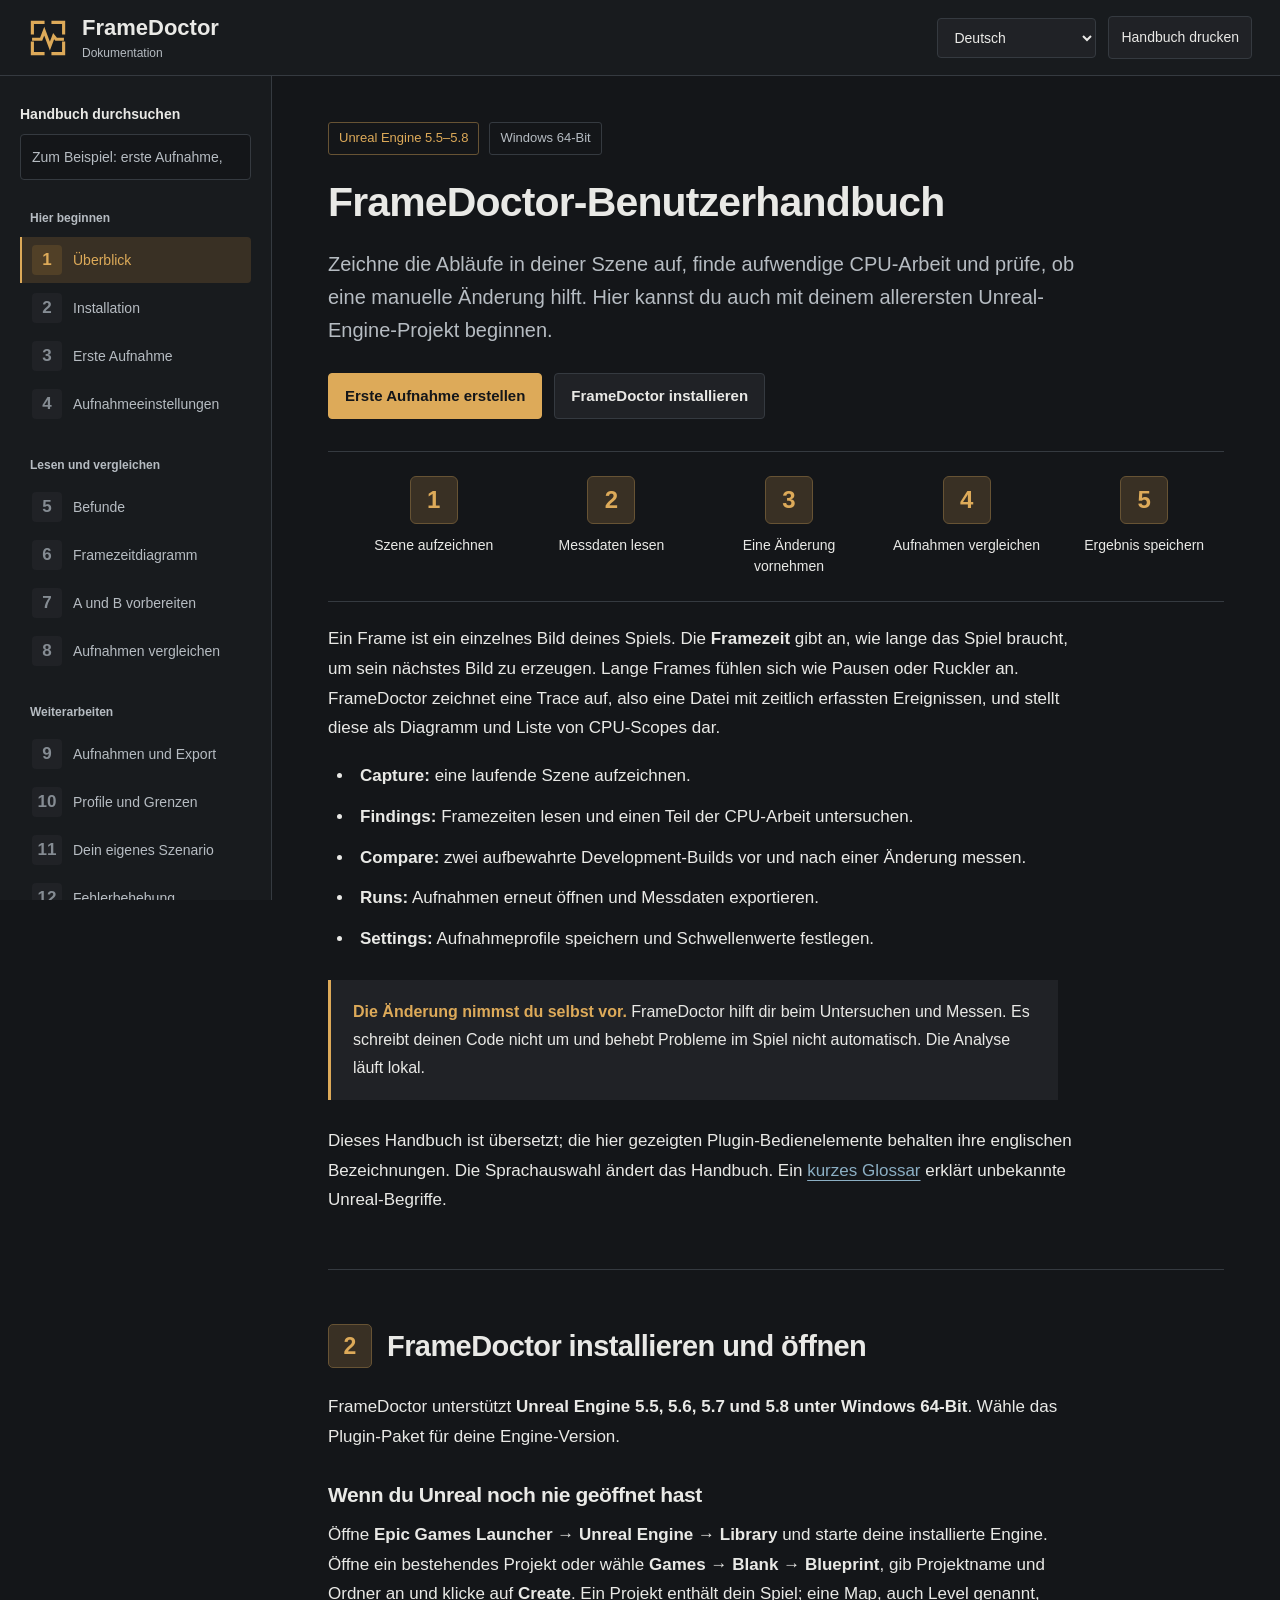
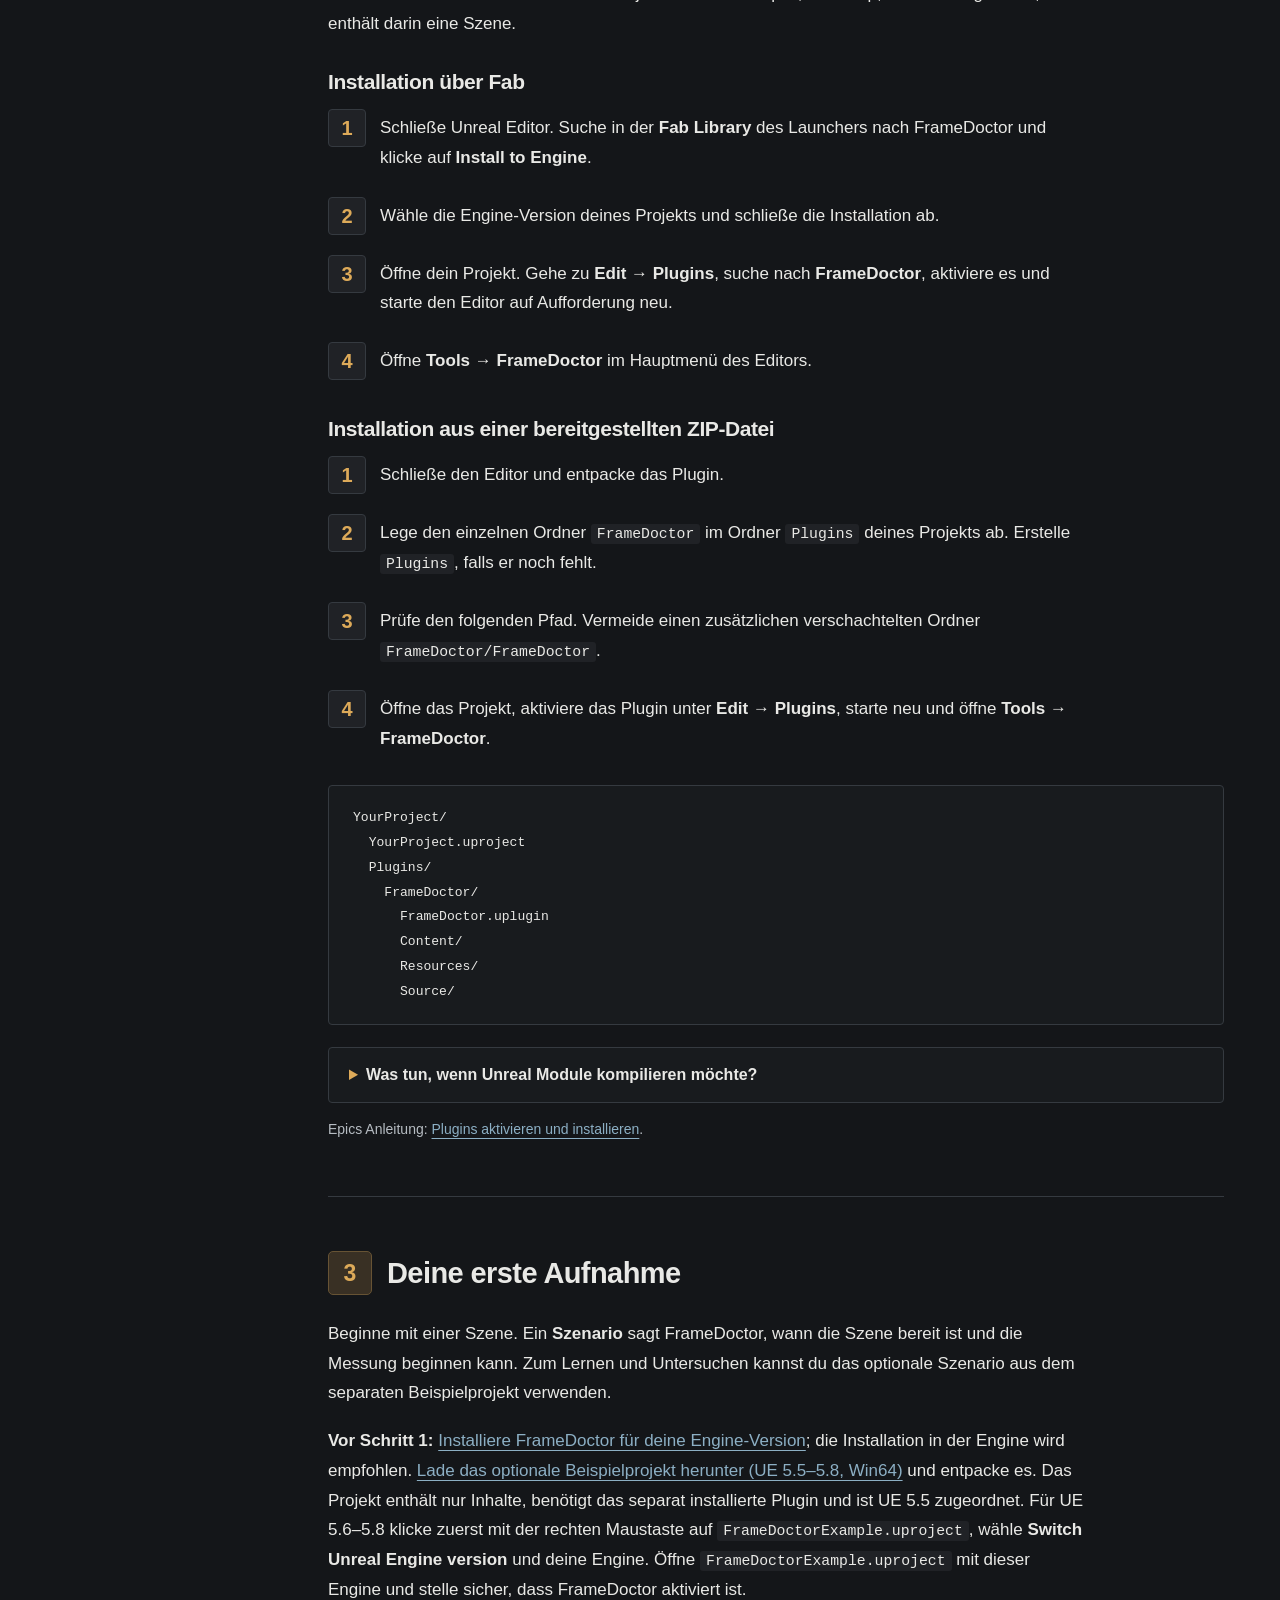
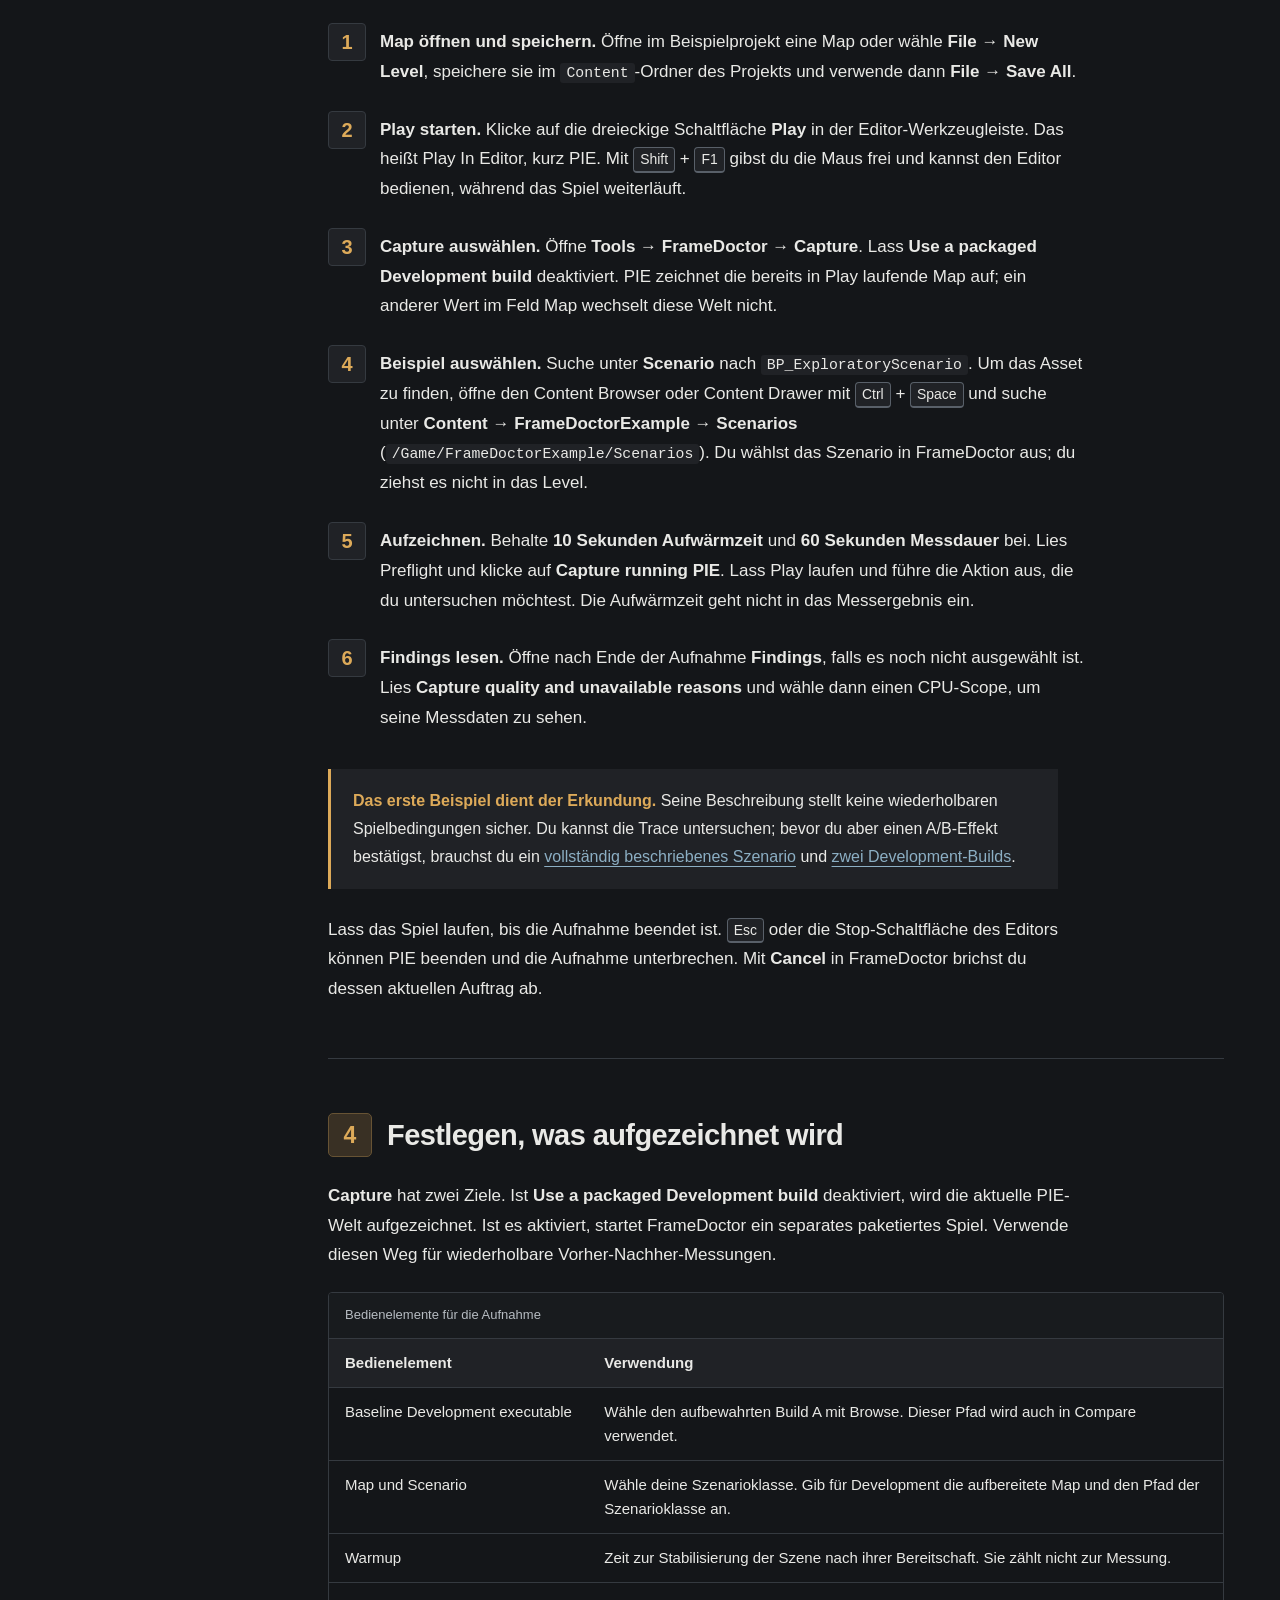
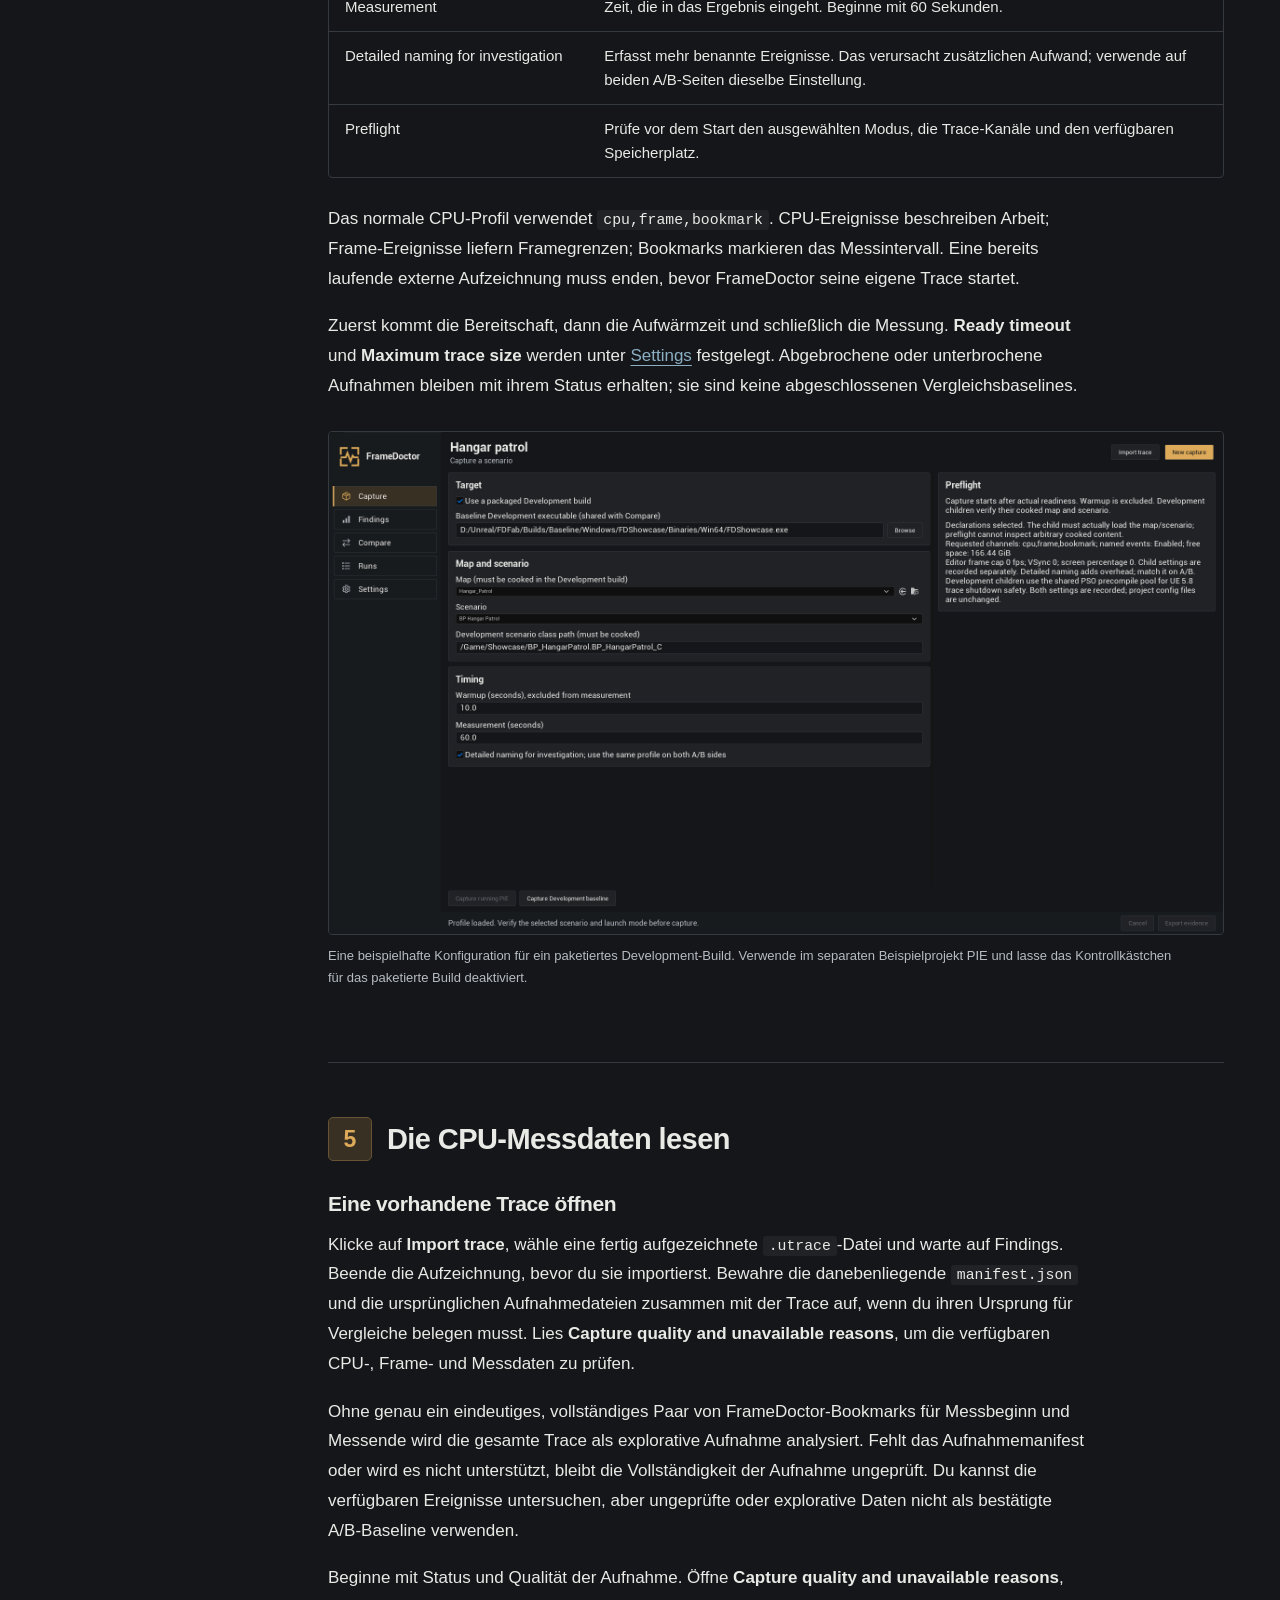
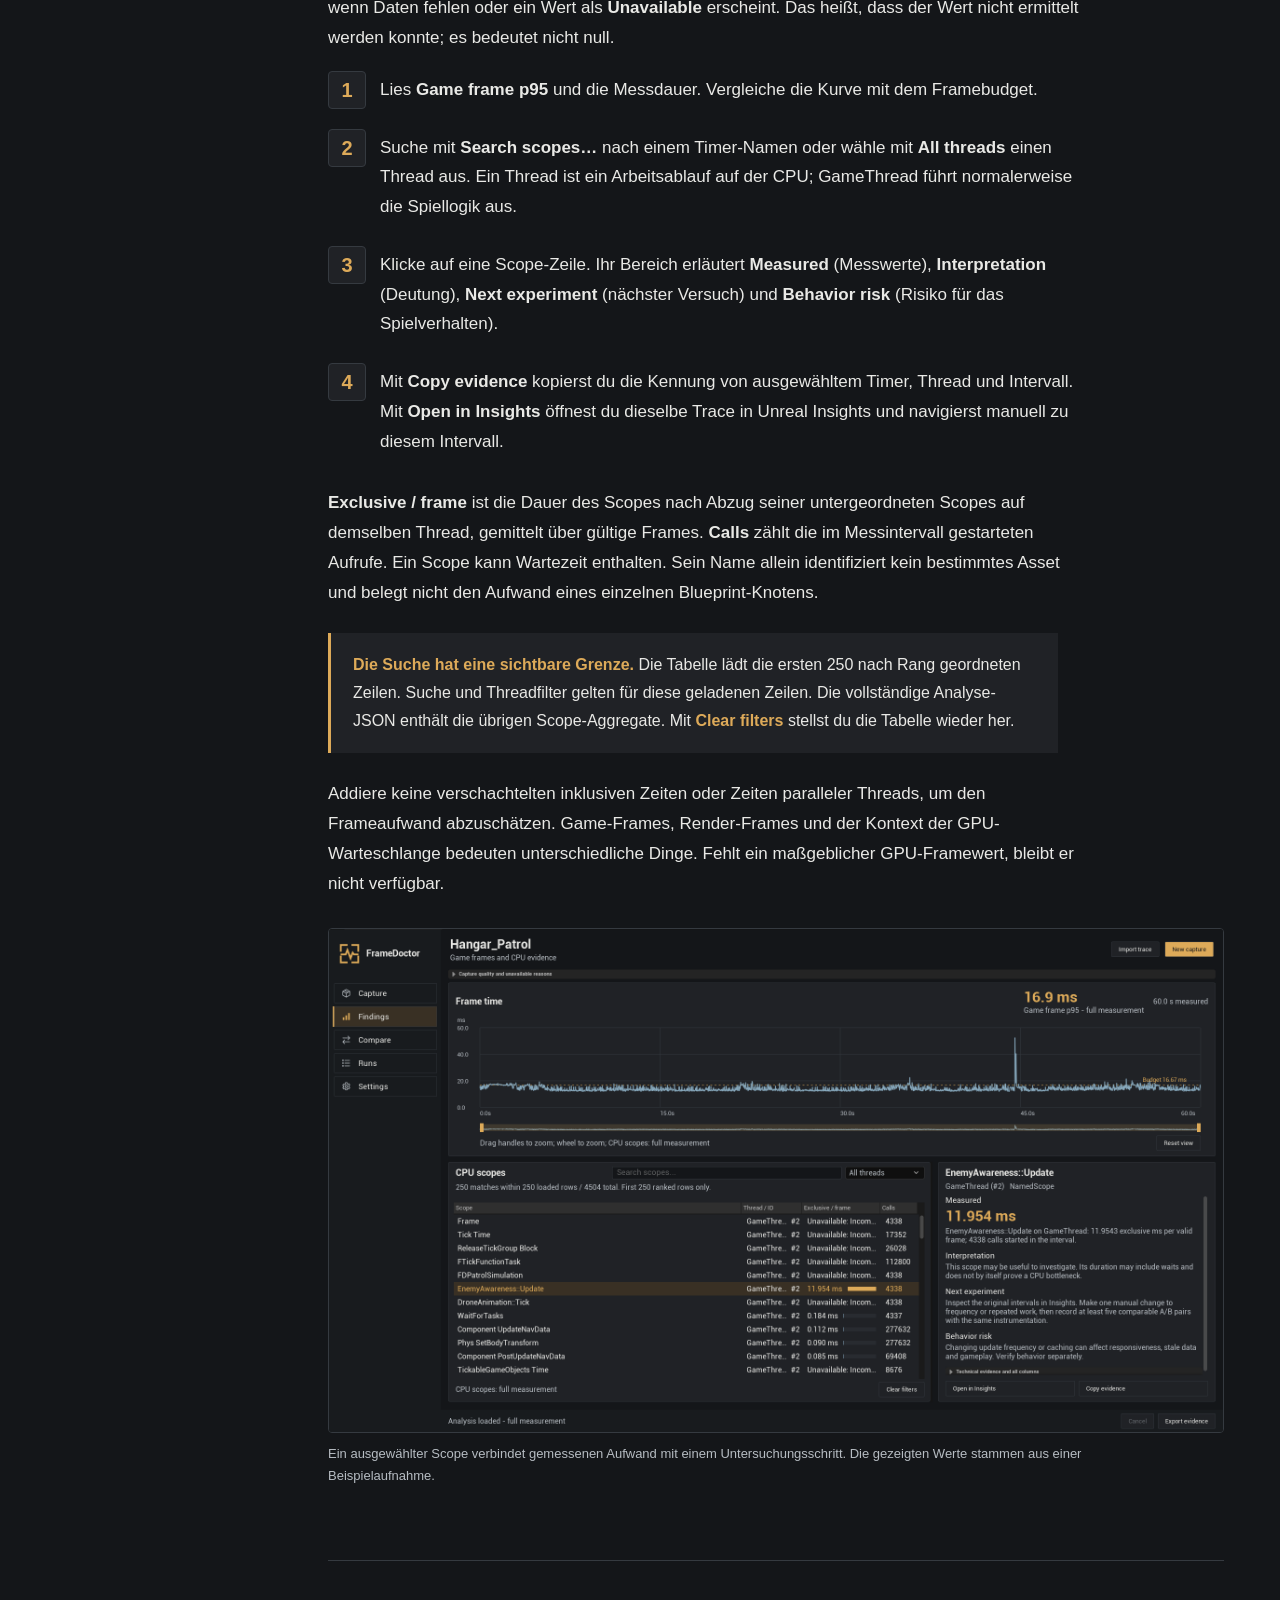
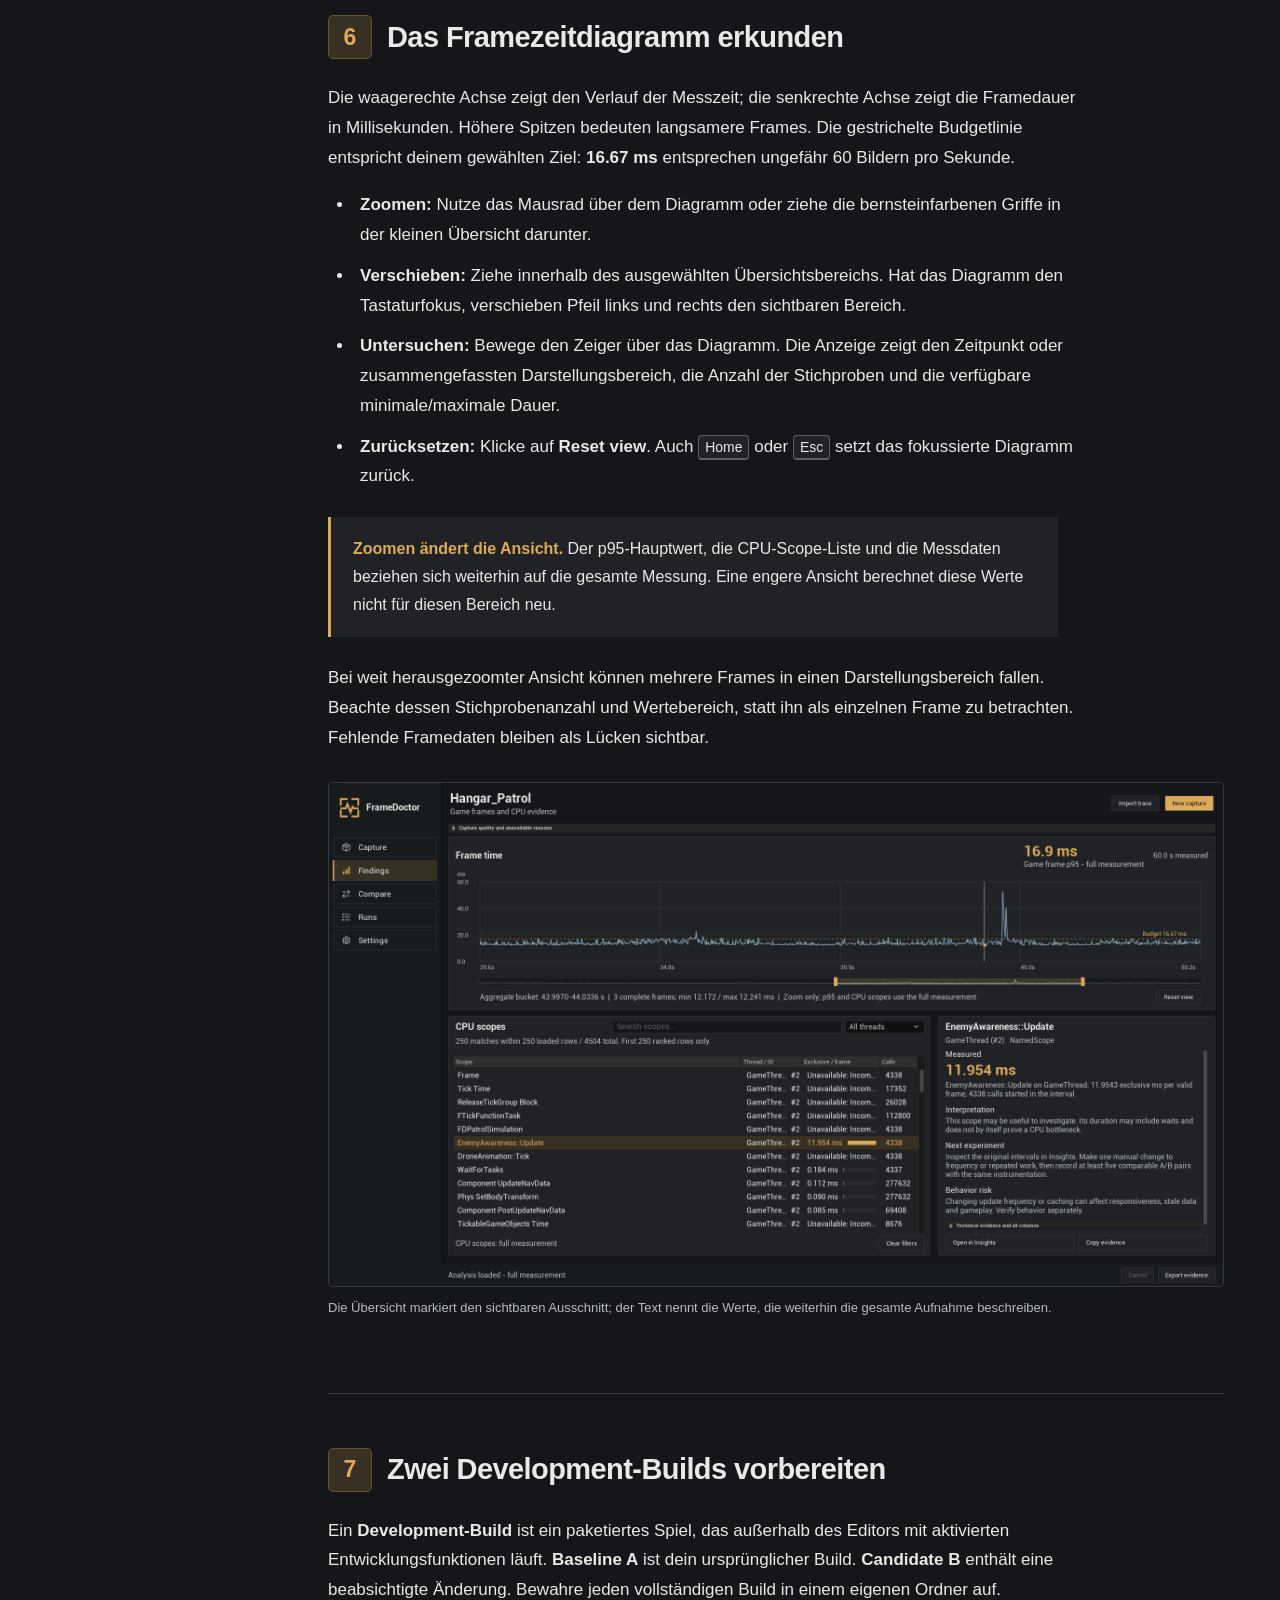
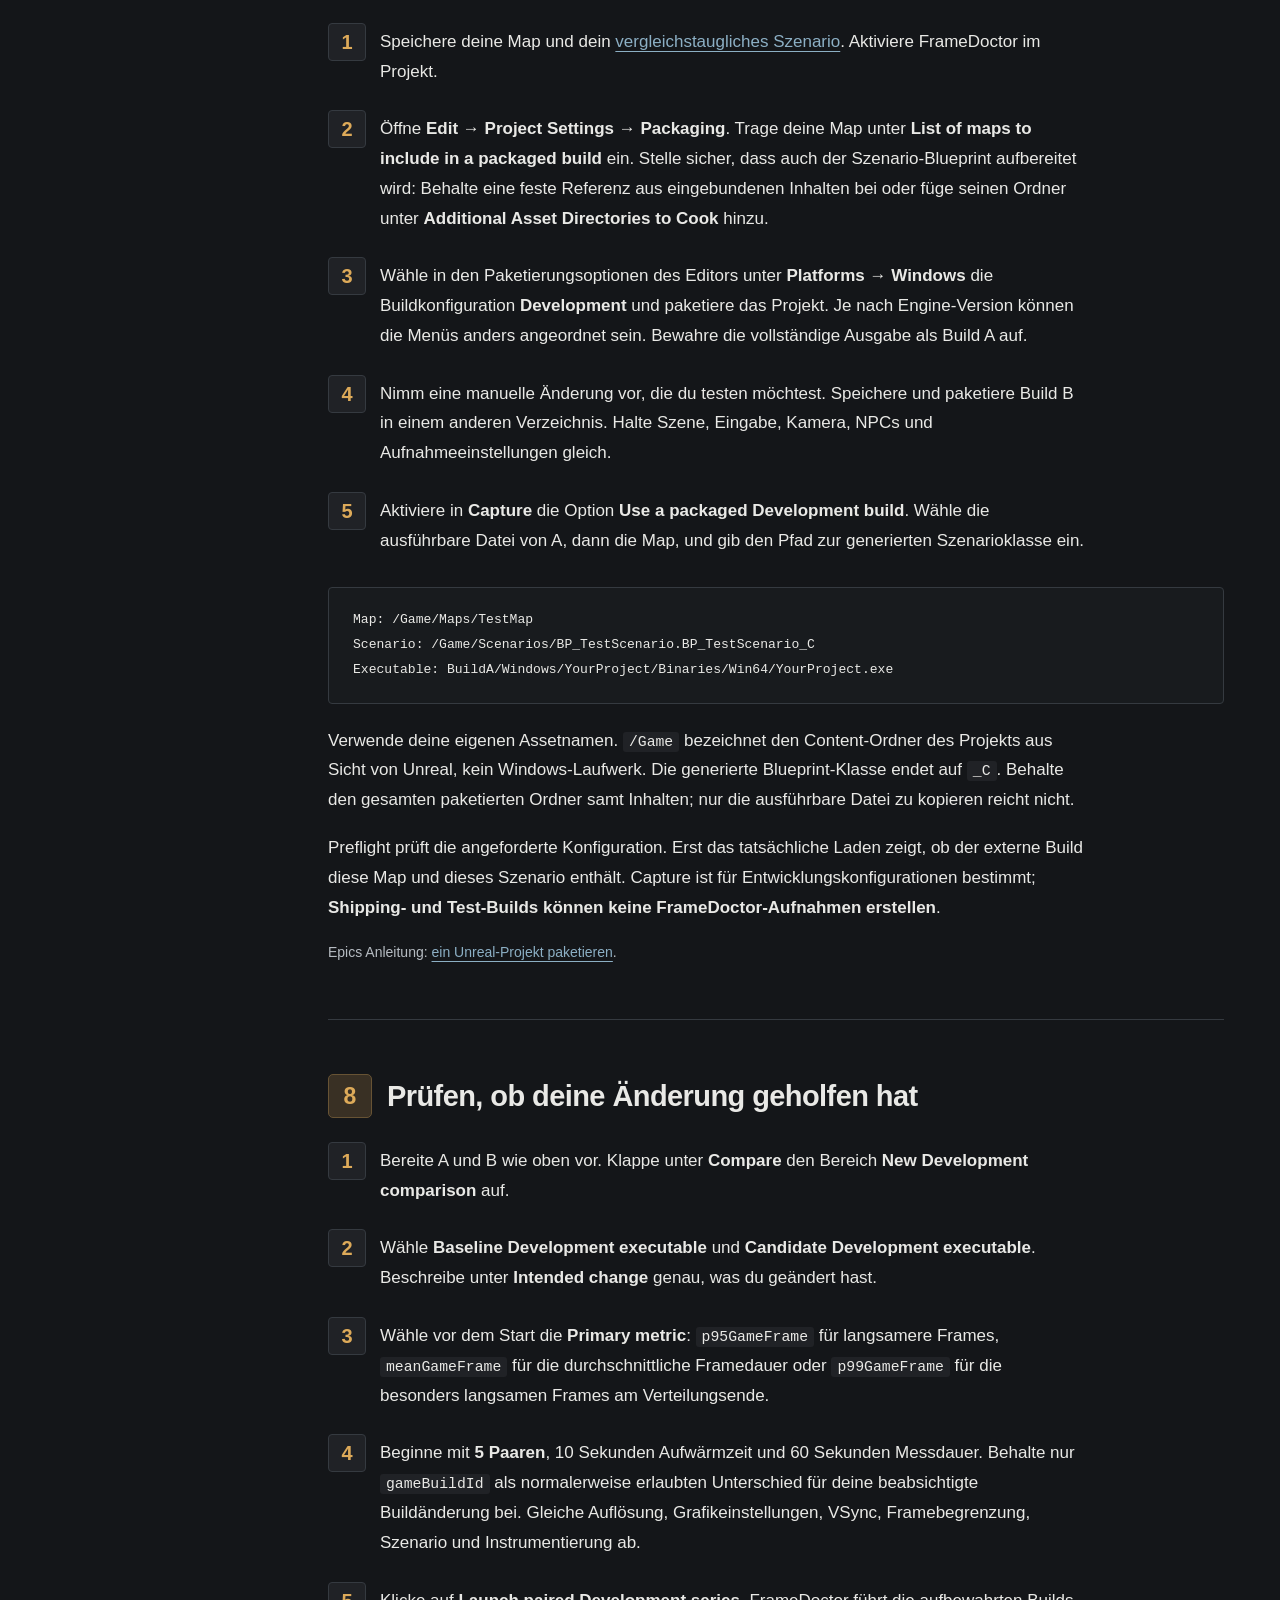
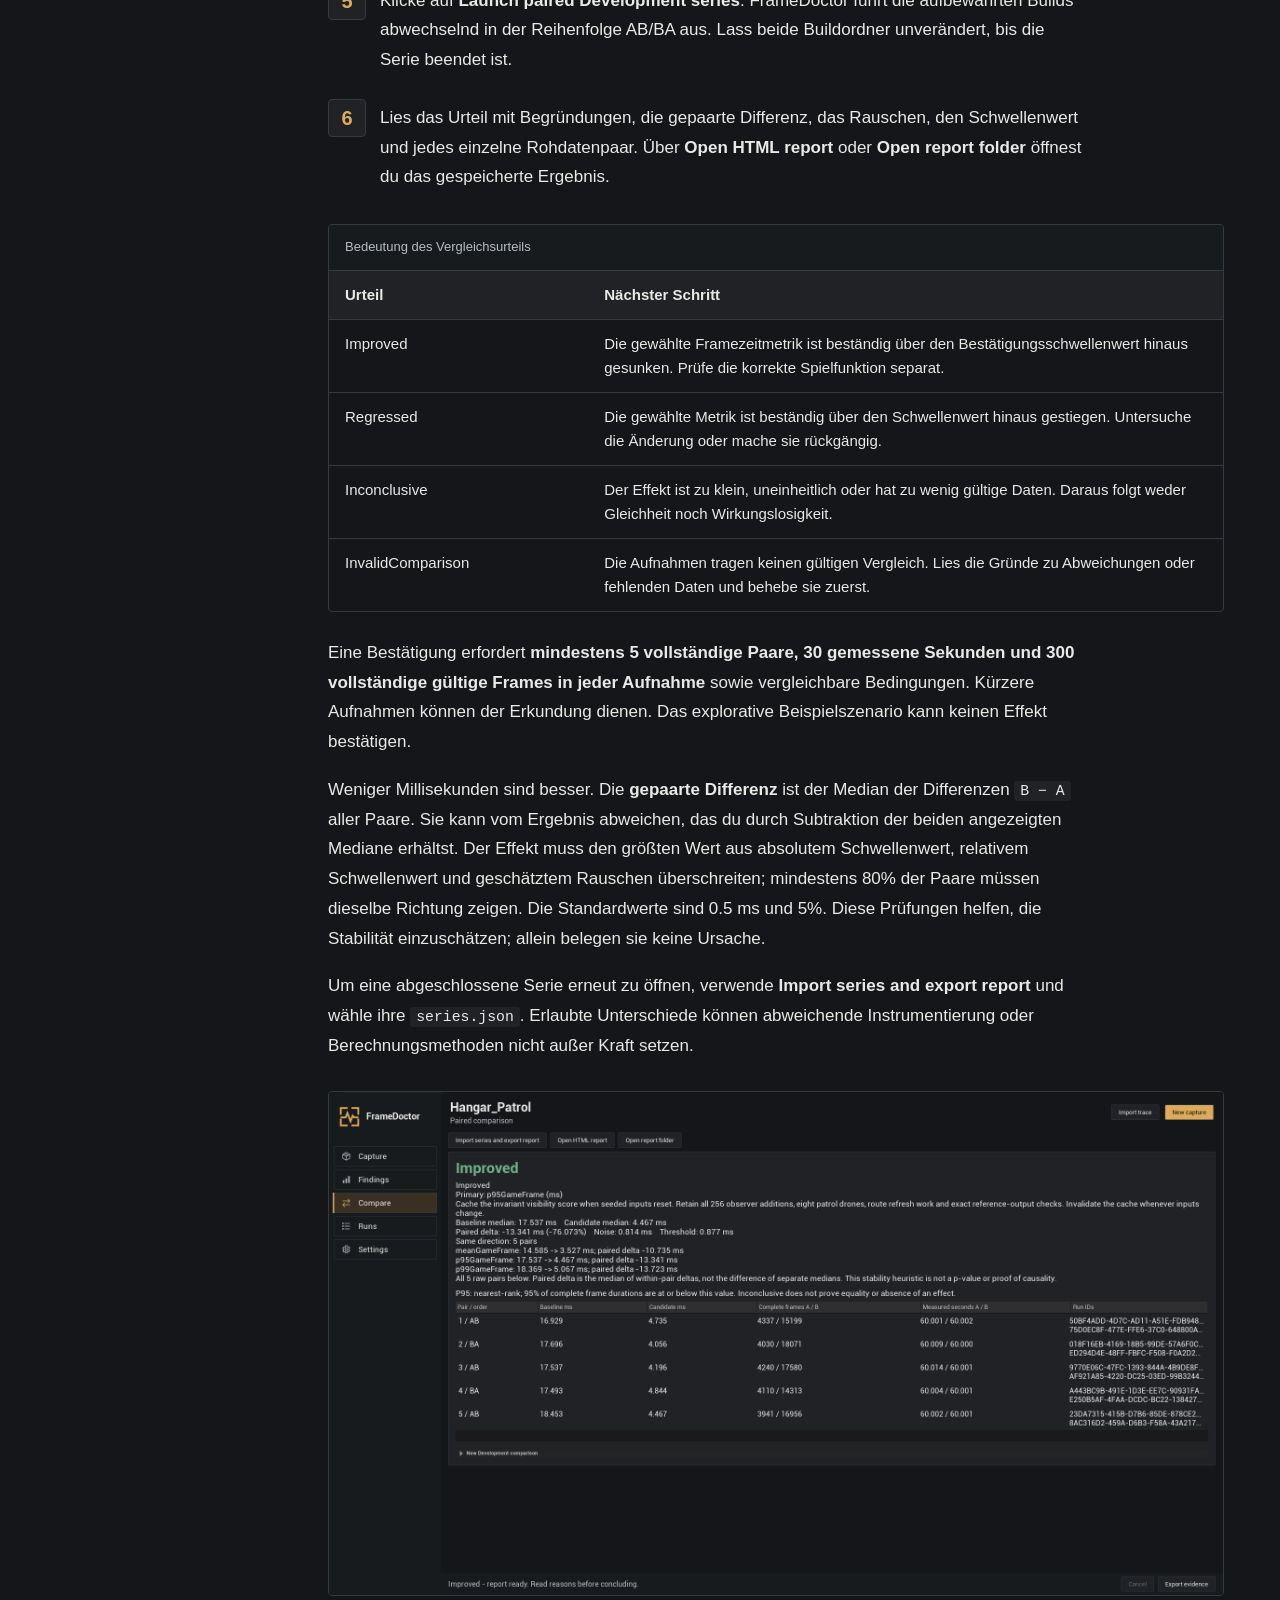
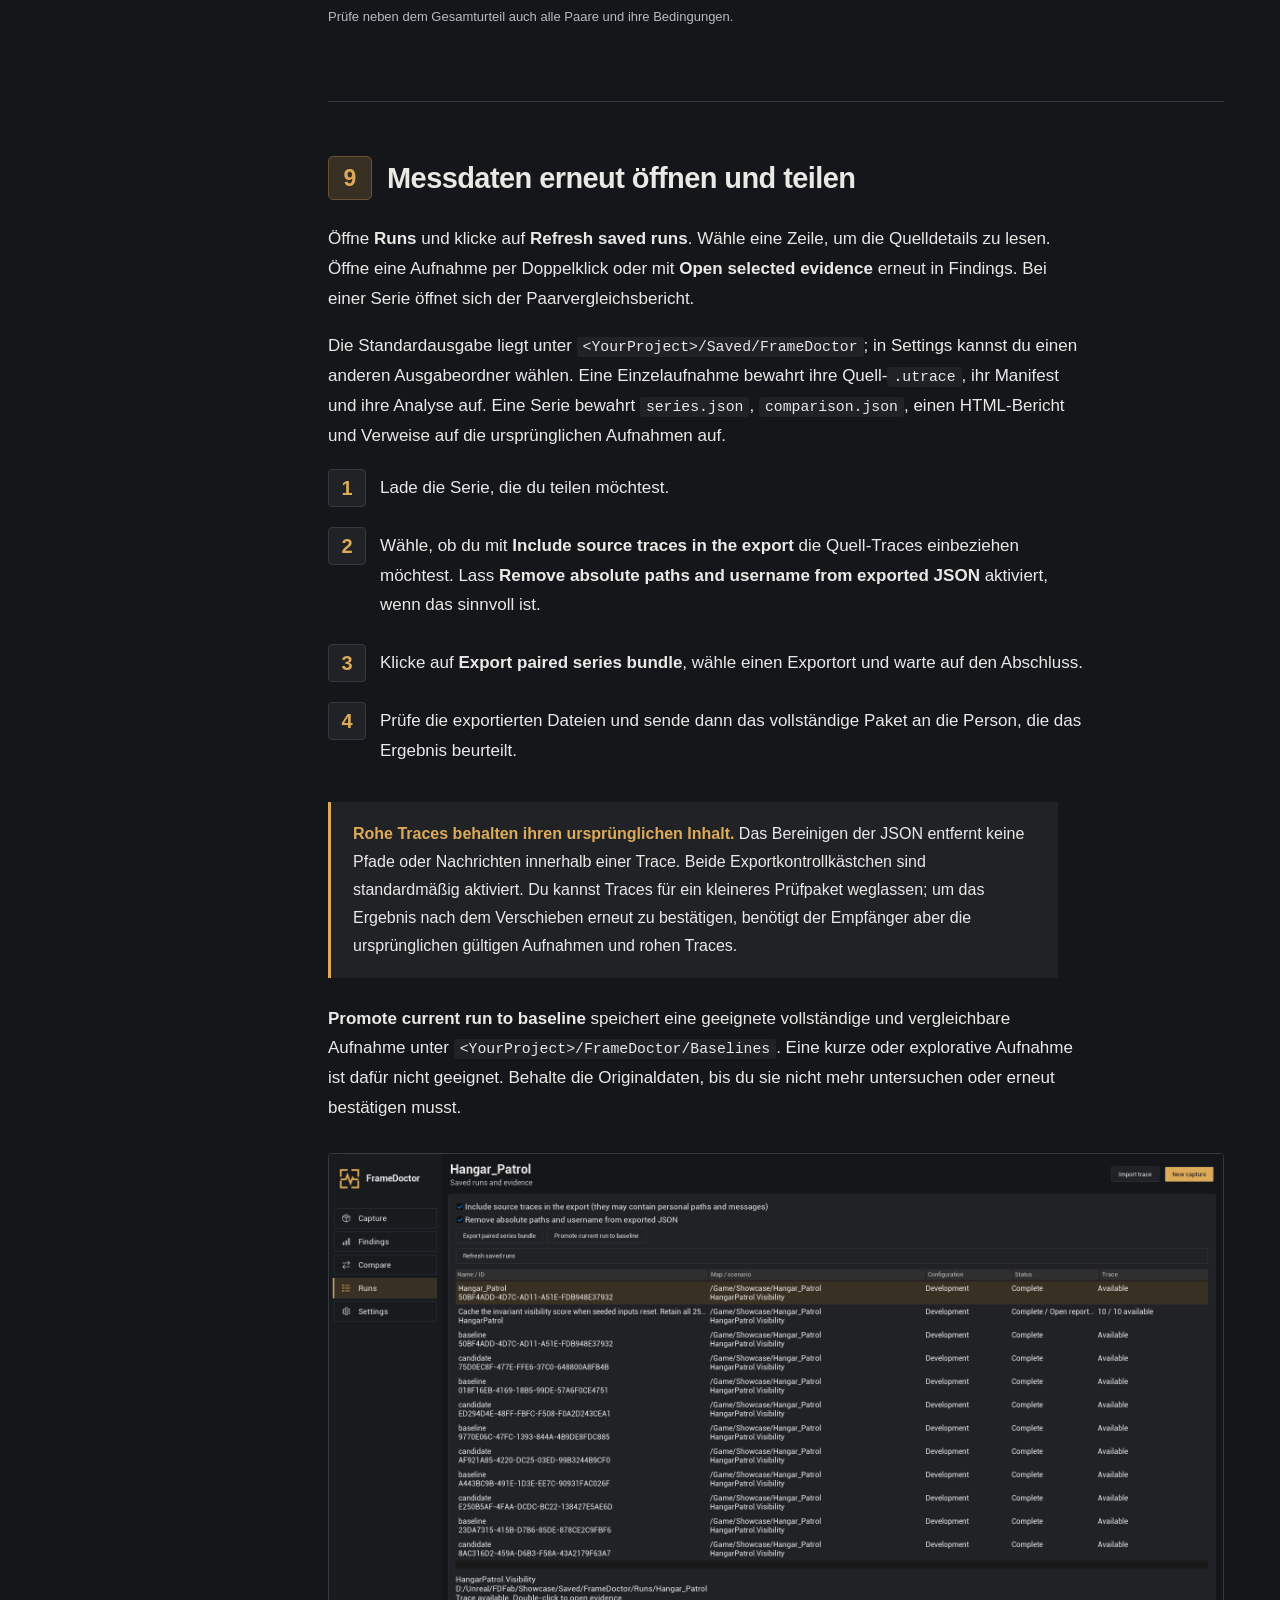
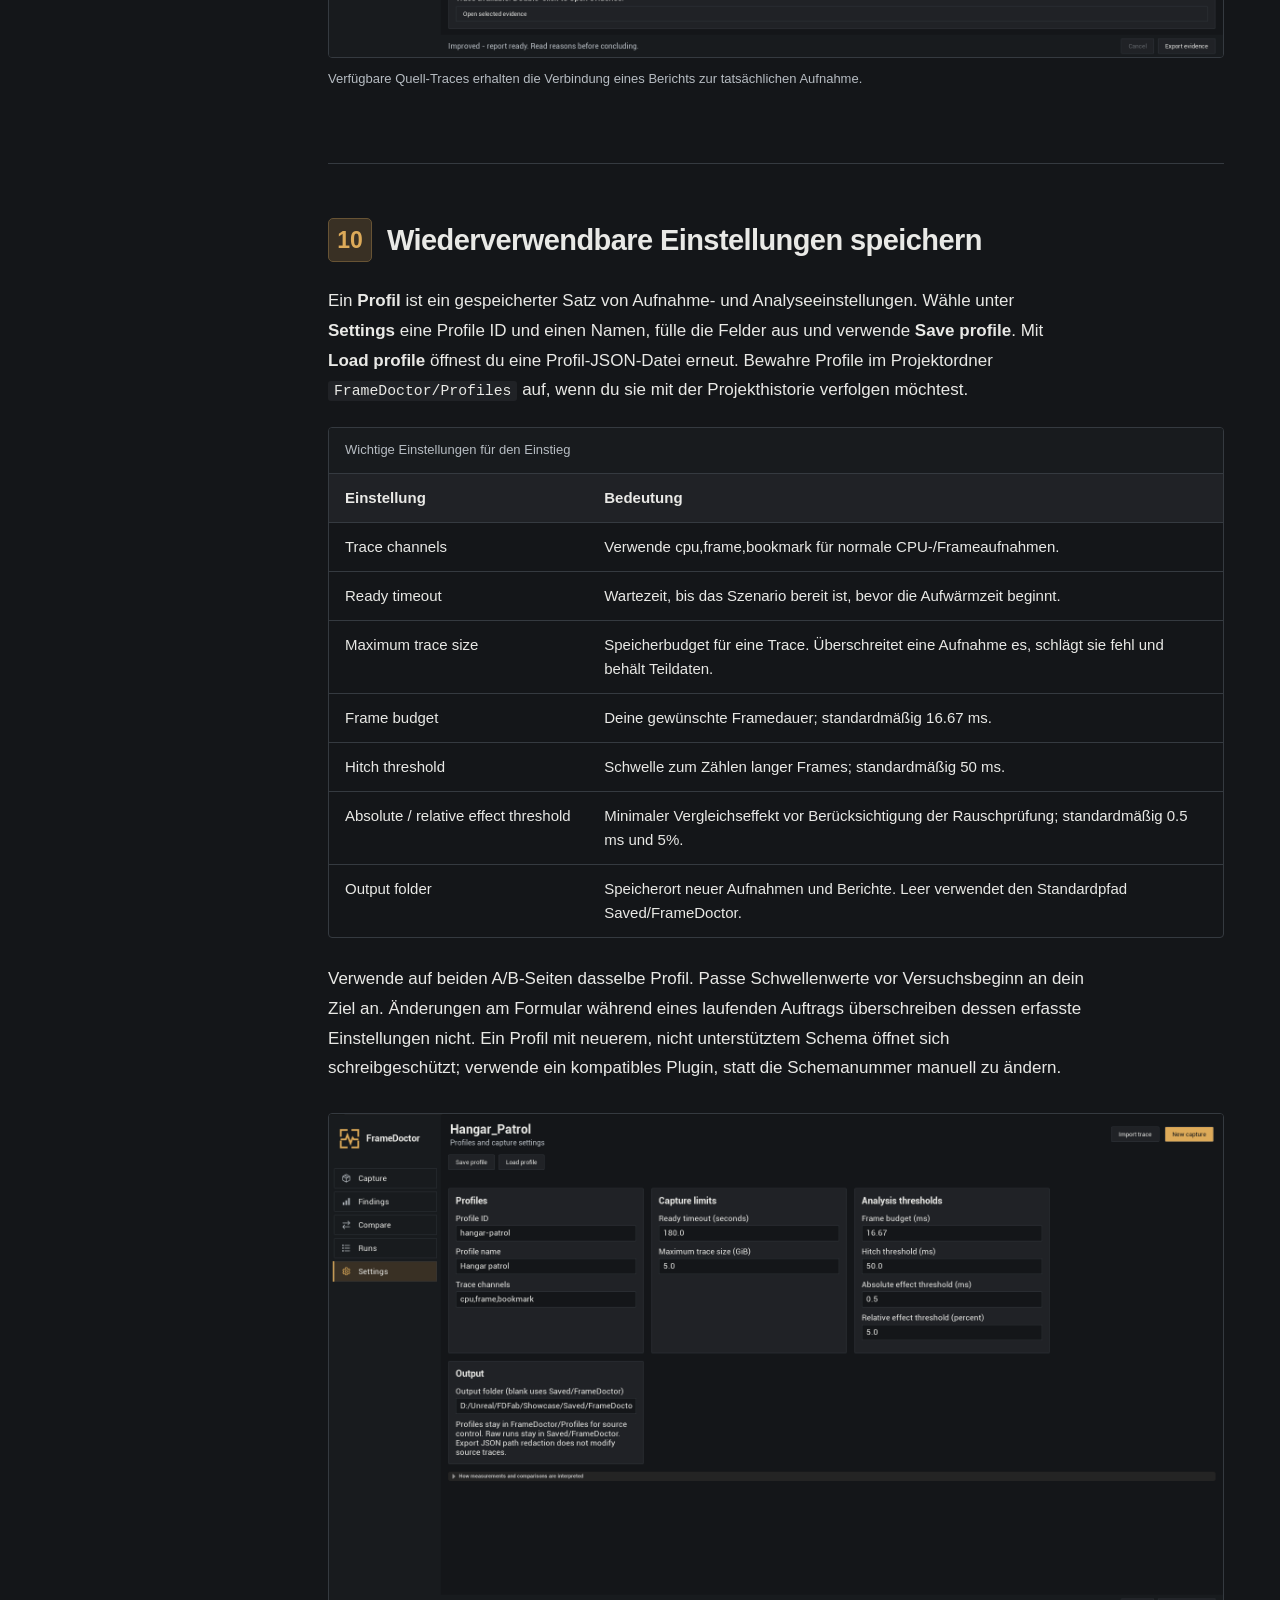
==== commit c171bc2a: "Publish the separate FrameDoctor example project and update all guides" ====
--- a/de/index.html
+++ b/de/index.html
@@ -67,8 +67,9 @@
 </section>
 <section class="doc-section" id="first-capture" data-title="Deine erste Aufnahme" tabindex="-1"><div class="section-heading"><span class="chapter-number" aria-hidden="true">3</span><h2>Deine erste Aufnahme</h2></div>
 
-      <p>Beginne mit einer Szene und dem mitgelieferten Beispielszenario. Ein <strong>Szenario</strong> sagt FrameDoctor, wann die Szene bereit ist und die Messung beginnen kann. Das Beispiel eignet sich zum Lernen und Untersuchen einer Szene.</p>
-      <ol role="list"><li><strong>Map öffnen und speichern.</strong> Öffne die gewünschte Szene und verwende <strong>File → Save All</strong>.</li><li><strong>Play starten.</strong> Klicke auf die dreieckige Schaltfläche <strong>Play</strong> in der Editor-Werkzeugleiste. Das heißt Play In Editor, kurz PIE. Mit <kbd>Shift</kbd> + <kbd>F1</kbd> gibst du die Maus frei und kannst den Editor bedienen, während das Spiel weiterläuft.</li><li><strong>Capture auswählen.</strong> Öffne <strong>Tools → FrameDoctor → Capture</strong>. Lass <strong>Use a packaged Development build</strong> deaktiviert. PIE zeichnet die bereits in Play laufende Map auf; ein anderer Wert im Feld Map wechselt diese Welt nicht.</li><li><strong>Beispiel auswählen.</strong> Suche unter <strong>Scenario</strong> nach <code>BP_ExploratoryScenario</code>. Um das Asset zu finden, öffne den Content Browser oder Content Drawer mit <kbd>Ctrl</kbd> + <kbd>Space</kbd>, aktiviere dort in den Einstellungen <strong>Show Plugin Content</strong> und suche unter <strong>FrameDoctor Content → FrameDoctor → Examples</strong>. Du wählst das Szenario in FrameDoctor aus; du ziehst es nicht in das Level.</li><li><strong>Aufzeichnen.</strong> Behalte <strong>10 Sekunden Aufwärmzeit</strong> und <strong>60 Sekunden Messdauer</strong> bei. Lies Preflight und klicke auf <strong>Capture running PIE</strong>. Lass Play laufen und führe die Aktion aus, die du untersuchen möchtest. Die Aufwärmzeit geht nicht in das Messergebnis ein.</li><li><strong>Findings lesen.</strong> Öffne nach Ende der Aufnahme <strong>Findings</strong>, falls es noch nicht ausgewählt ist. Lies <strong>Capture quality and unavailable reasons</strong> und wähle dann einen CPU-Scope, um seine Messdaten zu sehen.</li></ol>
+      <p>Beginne mit einer Szene. Ein <strong>Szenario</strong> sagt FrameDoctor, wann die Szene bereit ist und die Messung beginnen kann. Zum Lernen und Untersuchen kannst du das optionale Szenario aus dem separaten Beispielprojekt verwenden.</p>
+      <p><strong>Vor Schritt 1:</strong> <a href="#installation">Installiere FrameDoctor für deine Engine-Version</a>; die Installation in der Engine wird empfohlen. <a href="https://nexusforgeue.github.io/FrameDoctor-docs/assets/downloads/FrameDoctorExample-UE5.5-5.8.zip">Lade das optionale Beispielprojekt herunter (UE 5.5–5.8, Win64)</a> und entpacke es. Das Projekt enthält nur Inhalte, benötigt das separat installierte Plugin und ist UE 5.5 zugeordnet. Für UE 5.6–5.8 klicke zuerst mit der rechten Maustaste auf <code>FrameDoctorExample.uproject</code>, wähle <strong>Switch Unreal Engine version</strong> und deine Engine. Öffne <code>FrameDoctorExample.uproject</code> mit dieser Engine und stelle sicher, dass FrameDoctor aktiviert ist.</p>
+      <ol role="list"><li><strong>Map öffnen und speichern.</strong> Öffne im Beispielprojekt eine Map oder wähle <strong>File → New Level</strong>, speichere sie im <code>Content</code>-Ordner des Projekts und verwende dann <strong>File → Save All</strong>.</li><li><strong>Play starten.</strong> Klicke auf die dreieckige Schaltfläche <strong>Play</strong> in der Editor-Werkzeugleiste. Das heißt Play In Editor, kurz PIE. Mit <kbd>Shift</kbd> + <kbd>F1</kbd> gibst du die Maus frei und kannst den Editor bedienen, während das Spiel weiterläuft.</li><li><strong>Capture auswählen.</strong> Öffne <strong>Tools → FrameDoctor → Capture</strong>. Lass <strong>Use a packaged Development build</strong> deaktiviert. PIE zeichnet die bereits in Play laufende Map auf; ein anderer Wert im Feld Map wechselt diese Welt nicht.</li><li><strong>Beispiel auswählen.</strong> Suche unter <strong>Scenario</strong> nach <code>BP_ExploratoryScenario</code>. Um das Asset zu finden, öffne den Content Browser oder Content Drawer mit <kbd>Ctrl</kbd> + <kbd>Space</kbd> und suche unter <strong>Content → FrameDoctorExample → Scenarios</strong> (<code>/Game/FrameDoctorExample/Scenarios</code>). Du wählst das Szenario in FrameDoctor aus; du ziehst es nicht in das Level.</li><li><strong>Aufzeichnen.</strong> Behalte <strong>10 Sekunden Aufwärmzeit</strong> und <strong>60 Sekunden Messdauer</strong> bei. Lies Preflight und klicke auf <strong>Capture running PIE</strong>. Lass Play laufen und führe die Aktion aus, die du untersuchen möchtest. Die Aufwärmzeit geht nicht in das Messergebnis ein.</li><li><strong>Findings lesen.</strong> Öffne nach Ende der Aufnahme <strong>Findings</strong>, falls es noch nicht ausgewählt ist. Lies <strong>Capture quality and unavailable reasons</strong> und wähle dann einen CPU-Scope, um seine Messdaten zu sehen.</li></ol>
       <div class="callout"><strong>Das erste Beispiel dient der Erkundung.</strong> Seine Beschreibung stellt keine wiederholbaren Spielbedingungen sicher. Du kannst die Trace untersuchen; bevor du aber einen A/B-Effekt bestätigst, brauchst du ein <a href="#scenarios">vollständig beschriebenes Szenario</a> und <a href="#development">zwei Development-Builds</a>.</div>
       <p>Lass das Spiel laufen, bis die Aufnahme beendet ist. <kbd>Esc</kbd> oder die Stop-Schaltfläche des Editors können PIE beenden und die Aufnahme unterbrechen. Mit <strong>Cancel</strong> in FrameDoctor brichst du dessen aktuellen Auftrag ab.</p>
 </section>
@@ -78,7 +79,7 @@
       <div class="table-scroll"><table><caption>Bedienelemente für die Aufnahme</caption><thead><tr><th>Bedienelement</th><th>Verwendung</th></tr></thead><tbody><tr><td>Baseline Development executable</td><td>Wähle den aufbewahrten Build A mit Browse. Dieser Pfad wird auch in Compare verwendet.</td></tr><tr><td>Map und Scenario</td><td>Wähle deine Szenarioklasse. Gib für Development die aufbereitete Map und den Pfad der Szenarioklasse an.</td></tr><tr><td>Warmup</td><td>Zeit zur Stabilisierung der Szene nach ihrer Bereitschaft. Sie zählt nicht zur Messung.</td></tr><tr><td>Measurement</td><td>Zeit, die in das Ergebnis eingeht. Beginne mit 60 Sekunden.</td></tr><tr><td>Detailed naming for investigation</td><td>Erfasst mehr benannte Ereignisse. Das verursacht zusätzlichen Aufwand; verwende auf beiden A/B-Seiten dieselbe Einstellung.</td></tr><tr><td>Preflight</td><td>Prüfe vor dem Start den ausgewählten Modus, die Trace-Kanäle und den verfügbaren Speicherplatz.</td></tr></tbody></table></div>
       <p>Das normale CPU-Profil verwendet <code>cpu,frame,bookmark</code>. CPU-Ereignisse beschreiben Arbeit; Frame-Ereignisse liefern Framegrenzen; Bookmarks markieren das Messintervall. Eine bereits laufende externe Aufzeichnung muss enden, bevor FrameDoctor seine eigene Trace startet.</p>
       <p>Zuerst kommt die Bereitschaft, dann die Aufwärmzeit und schließlich die Messung. <strong>Ready timeout</strong> und <strong>Maximum trace size</strong> werden unter <a href="#profiles">Settings</a> festgelegt. Abgebrochene oder unterbrochene Aufnahmen bleiben mit ihrem Status erhalten; sie sind keine abgeschlossenen Vergleichsbaselines.</p>
-      <figure><a href="../assets/screens/capture.png" target="_blank" rel="noopener" aria-label="Bild in voller Größe öffnen: Capture-Seite mit Development-Ziel, Map, Szenario, Aufwärmzeit, Messdauer und Preflight."><img src="../assets/screens/capture.png" width="1920" height="1080" alt="Capture-Seite mit Development-Ziel, Map, Szenario, Aufwärmzeit, Messdauer und Preflight." loading="lazy"></a><figcaption>Beispielkonfiguration für einen paketierten Development-Build. Lass für die erste PIE-Aufnahme das Kontrollkästchen für paketierte Builds deaktiviert.</figcaption></figure>
+      <figure><a href="../assets/screens/capture.png" target="_blank" rel="noopener" aria-label="Bild in voller Größe öffnen: Capture-Seite mit Development-Ziel, Map, Szenario, Aufwärmzeit, Messdauer und Preflight."><img src="../assets/screens/capture.png" width="1920" height="1080" alt="Capture-Seite mit Development-Ziel, Map, Szenario, Aufwärmzeit, Messdauer und Preflight." loading="lazy"></a><figcaption>Eine beispielhafte Konfiguration für ein paketiertes Development-Build. Verwende im separaten Beispielprojekt PIE und lasse das Kontrollkästchen für das paketierte Build deaktiviert.</figcaption></figure>
 </section>
 <section class="doc-section" id="findings" data-title="Die CPU-Messdaten lesen" tabindex="-1"><div class="section-heading"><span class="chapter-number" aria-hidden="true">5</span><h2>Die CPU-Messdaten lesen</h2></div>
 
@@ -138,16 +139,17 @@
 <section class="doc-section" id="scenarios" data-title="Ein wiederholbares Szenario erstellen" tabindex="-1"><div class="section-heading"><span class="chapter-number" aria-hidden="true">11</span><h2>Ein wiederholbares Szenario erstellen</h2></div>
 
       <p>Verwende dies, wenn du eine Vorher-Nachher-Änderung bestätigen möchtest. Ein Szenario muss die tatsächlichen Kamera-, Eingabe-, NPC- und Zufallsbedingungen herstellen und beschreiben. Die Hooks lassen sich mit Blueprints implementieren; C++ ist zum Erstellen von Szenarien optional.</p>
+      <p>Um das <a href="#first-capture">separate Beispiel</a> in einem bestehenden Projekt zu verwenden, öffne das Beispielprojekt, klicke im Content Browser mit der rechten Maustaste auf <code>BP_ExploratoryScenario</code> und wähle <strong>Asset Actions → Migrate</strong>. Wähle den <code>Content</code>-Ordner deines eigenen Projekts als Ziel und aktiviere dort FrameDoctor. Alternativ erstellst du mit den folgenden Schritten ein eigenes Szenario.</p>
       <ol role="list"><li>Wähle im Content Browser <strong>Add → Blueprint Class → All Classes</strong>. Suche nach <strong>FrameDoctorScenario</strong> und erstelle <code>BP_TestScenario</code> im Content deines Projekts.</li><li>Öffne diesen Blueprint. Implementiere in seinem Menü <strong>Overrides</strong> die folgenden Hooks. Es handelt sich um ein für die Aufnahme ausgewähltes Objekt, nicht um einen im Level zu platzierenden Actor.</li><li>Kompiliere und speichere Blueprint und Map. Wähle die Klasse in FrameDoctor. Schließe für paketierte Aufnahmen Map und Szenario in den Cook ein, wie unter <a href="#development">A und B vorbereiten</a> beschrieben.</li><li>Erstelle eine kurze explorative Aufnahme, um Bereitschaft und Aufräumen vor einem langen Vergleich zu prüfen.</li></ol>
       <div class="table-scroll"><table><caption>Szenario-Hooks</caption><thead><tr><th>Hook</th><th>Aufgabe deines Blueprints</th></tr></thead><tbody><tr><td>Prepare(World)</td><td>Die tatsächlichen Szenen-Actors finden, zu ändernde Einstellungen sichern, Kamera-/Eingabe-/NPC-Zustand setzen und verwendete Zufallsströme initialisieren.</td></tr><tr><td>IsReady</td><td>Erst true zurückgeben, wenn nötige Actors, Assets und der Anfangszustand bereit sind. Standardmäßig wird false zurückgegeben. Eine feste Verzögerung allein stellt keine Bereitschaft sicher.</td></tr><tr><td>BeginMeasurement</td><td>Die kontrollierte Aktion nach der Aufwärmzeit starten.</td></tr><tr><td>EndMeasurement</td><td>Die Aktion am Messende stoppen, auch bei einem Abbruch nach ihrem Beginn.</td></tr><tr><td>Cleanup</td><td>Nur die Änderungen deines Szenarios zurücksetzen. Teilweise Vorbereitung und Abbruch berücksichtigen.</td></tr><tr><td>DescribeScenario</td><td>Einen Frame Doctor Scenario Snapshot mit den folgenden Bedingungen zurückgeben.</td></tr></tbody></table></div>
-      <details><summary>Den Szenario-Snapshot ausfüllen</summary><p>Verbinde in <strong>DescribeScenario</strong> den Knoten <strong>Make Frame Doctor Scenario Snapshot</strong> mit dem Rückgabewert. Fülle diese Felder wahrheitsgemäß aus:</p><ul><li><strong>ScenarioId / Revision:</strong> eine stabile, nicht leere Kennung und Revision.</li><li><strong>CameraRoute:</strong> der tatsächliche feste Blickpunkt oder reproduzierbare Pfad.</li><li><strong>InputConditions:</strong> die verwendete Eingabe oder wie Spielereingaben ausgeschlossen werden.</li><li><strong>NpcConditions:</strong> Anzahl und Verhalten der NPCs, einschließlich der ausdrücklichen Angabe, dass es keine NPCs gibt.</li><li><strong>ParametersJson:</strong> optionales gültiges JSON-Objekt, etwa <code>{"route":"fixed","npcCount":0}</code>, aber nur, wenn das die Szene beschreibt.</li><li><strong>SeedPolicy / RandomSeed:</strong> Known nur, wenn du den Zufall des Spiels tatsächlich mit diesem Seed initialisierst; NotUsed, wenn kein Zufall verwendet wird; Unknown, wenn dies nicht feststeht.</li><li><strong>DeclaredNondeterminism:</strong> verbleibende Schwankungen, etwa Physik, Streaming oder die Ablaufplanung des Betriebssystems.</li></ul><p>Eine Seed-Zahl einzutragen initialisiert das Spiel nicht für dich. Bei unbekannten Bedingungen bleibt die Aufnahme explorativ. Das enthaltene BP_ExploratoryScenario gibt absichtlich eine leere Beschreibung zurück.</p></details>
+      <details><summary>Den Szenario-Snapshot ausfüllen</summary><p>Verbinde in <strong>DescribeScenario</strong> den Knoten <strong>Make Frame Doctor Scenario Snapshot</strong> mit dem Rückgabewert. Fülle diese Felder wahrheitsgemäß aus:</p><ul><li><strong>ScenarioId / Revision:</strong> eine stabile, nicht leere Kennung und Revision.</li><li><strong>CameraRoute:</strong> der tatsächliche feste Blickpunkt oder reproduzierbare Pfad.</li><li><strong>InputConditions:</strong> die verwendete Eingabe oder wie Spielereingaben ausgeschlossen werden.</li><li><strong>NpcConditions:</strong> Anzahl und Verhalten der NPCs, einschließlich der ausdrücklichen Angabe, dass es keine NPCs gibt.</li><li><strong>ParametersJson:</strong> optionales gültiges JSON-Objekt, etwa <code>{"route":"fixed","npcCount":0}</code>, aber nur, wenn das die Szene beschreibt.</li><li><strong>SeedPolicy / RandomSeed:</strong> Known nur, wenn du den Zufall des Spiels tatsächlich mit diesem Seed initialisierst; NotUsed, wenn kein Zufall verwendet wird; Unknown, wenn dies nicht feststeht.</li><li><strong>DeclaredNondeterminism:</strong> verbleibende Schwankungen, etwa Physik, Streaming oder die Ablaufplanung des Betriebssystems.</li></ul><p>Eine Seed-Zahl einzutragen initialisiert das Spiel nicht für dich. Bei unbekannten Bedingungen bleibt die Aufnahme explorativ. Das im separaten Beispielprojekt verfügbare <code>BP_ExploratoryScenario</code> gibt absichtlich eine leere Beschreibung zurück.</p></details>
       <p>Entferne während Cleanup keine Actors oder Aufzeichnungen anderer Systeme. Prüfe nach einer Leistungsänderung das Spielverhalten separat; gleiche Zeitmessbedingungen belegen nicht, dass deine neue Logik korrekt ist.</p>
 </section>
 <section class="doc-section" id="troubleshooting" data-title="Wenn etwas nicht funktioniert" tabindex="-1"><div class="section-heading"><span class="chapter-number" aria-hidden="true">12</span><h2>Wenn etwas nicht funktioniert</h2></div>
 
       <details open><summary>FrameDoctor fehlt unter Tools</summary><p>Prüfe <strong>Edit → Plugins</strong>, aktiviere FrameDoctor und starte neu. Prüfe, ob das Paket zur Engine passt und <code>FrameDoctor.uplugin</code> direkt im Plugin-Ordner liegt. Wenn du Quellcode verwendest, schließe zuerst den Development-Editor-Build ab.</p></details>
       <details><summary>Capture running PIE ist nicht verfügbar</summary><p>Starte die Szene mit <strong>Play</strong>. Lass das Kontrollkästchen für paketierte Builds deaktiviert, wähle eine konkrete Szenarioklasse und warte, bis ein anderer Auftrag beendet ist. Gib die PIE-Maus mit Shift+F1 frei, um den Tab zu bedienen.</p></details>
-      <details><summary>Das Beispielszenario ist nicht sichtbar</summary><p>Aktiviere <strong>Show Plugin Content</strong> in den Content-Browser-Einstellungen. Suche <code>BP_ExploratoryScenario</code> im Examples-Ordner von FrameDoctor und wähle seine Klasse in Capture. Es ist kein Level-Actor.</p></details>
+      <details><summary>Das Beispielszenario ist nicht sichtbar</summary><p>Das optionale Beispiel wird separat heruntergeladen; das Plugin-Paket enthält keine Blueprint-Beispiele. Öffne das Beispielprojekt mit installiertem und aktiviertem FrameDoctor, suche <code>BP_ExploratoryScenario</code> unter <strong>Content → FrameDoctorExample → Scenarios</strong> und wähle seine Klasse in Capture. Für dein eigenes Projekt musst du zuerst <a href="#scenarios">das Asset mit Migrate übertragen</a>. Es ist kein Level-Actor.</p></details>
       <details><summary>Zeitüberschreitung bei Ready timeout</summary><p>Das Szenario wurde nicht rechtzeitig bereit. Prüfe deinen <strong>IsReady</strong>-Override, die tatsächlichen Actors/Assets, die Map und den aufbereiteten Klassenpfad. Die Basisklasse gibt false zurück. Erhöhe Ready timeout für berechtigte Ladezeiten; behalte eine aussagekräftige Bereitschaftsprüfung bei.</p></details>
       <details><summary>Framezeit oder exklusiver Aufwand zeigt Unavailable</summary><p>Framezeiten benötigen Frame-Ereignisse und vollständige Frames im Messintervall. Exklusiver CPU-Aufwand benötigt zusätzlich eine vollständige, konsistente Scope-Hierarchie. Zeichne cpu,frame,bookmark auf, lass die Aufnahme laufen und lies die gespeicherte Begründung. Betrachte einen nicht verfügbaren Wert niemals als null.</p></details>
       <details><summary>Der Vergleich zeigt Inconclusive oder InvalidComparison</summary><p>Lies die Begründungen. Prüfe den Status jeder Aufnahme, fünf vollständige Paare, 30 gemessene Sekunden und 300 vollständige Frames je Aufnahme, ein vollständig beschriebenes Szenario, stabile Bedingungen und übereinstimmende Instrumentierung. Inconclusive belegt keine Wirkungslosigkeit; behebe Gültigkeitsprobleme, bevor du eine Differenz deutest.</p></details>
